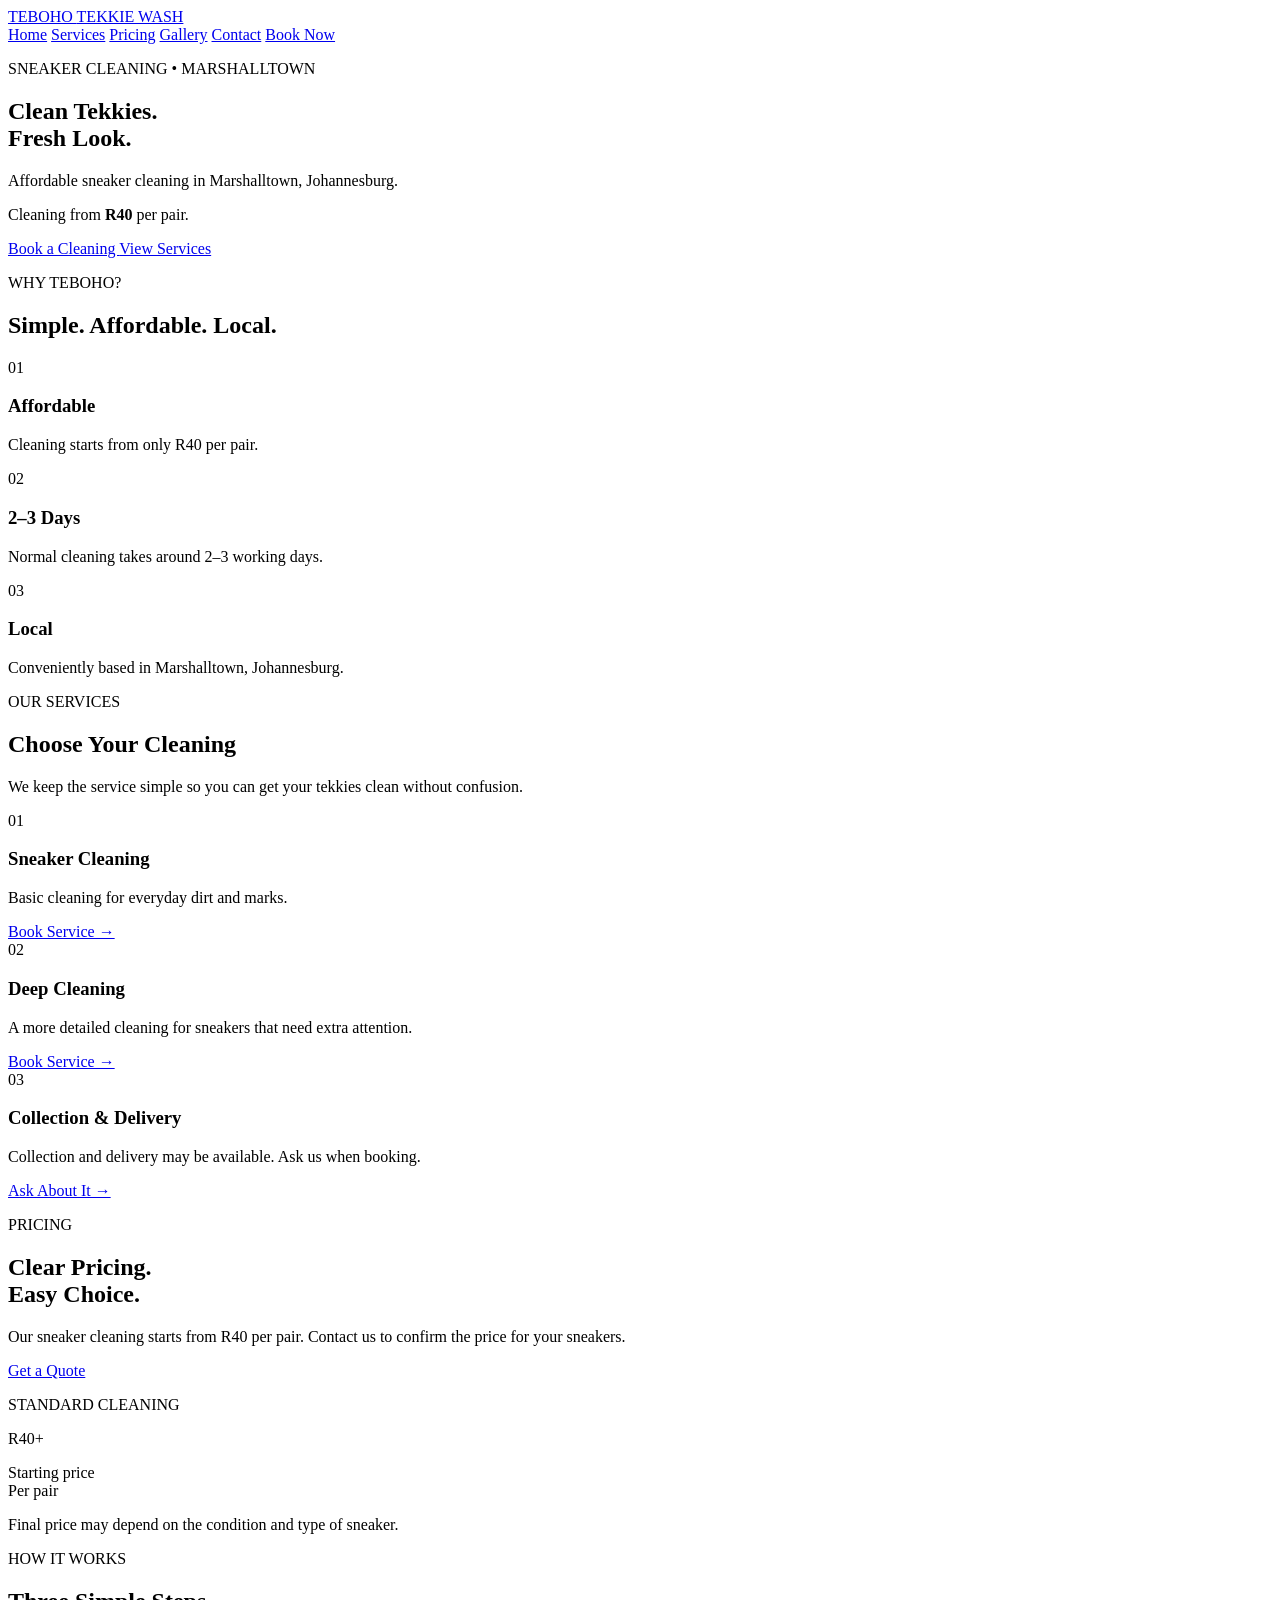
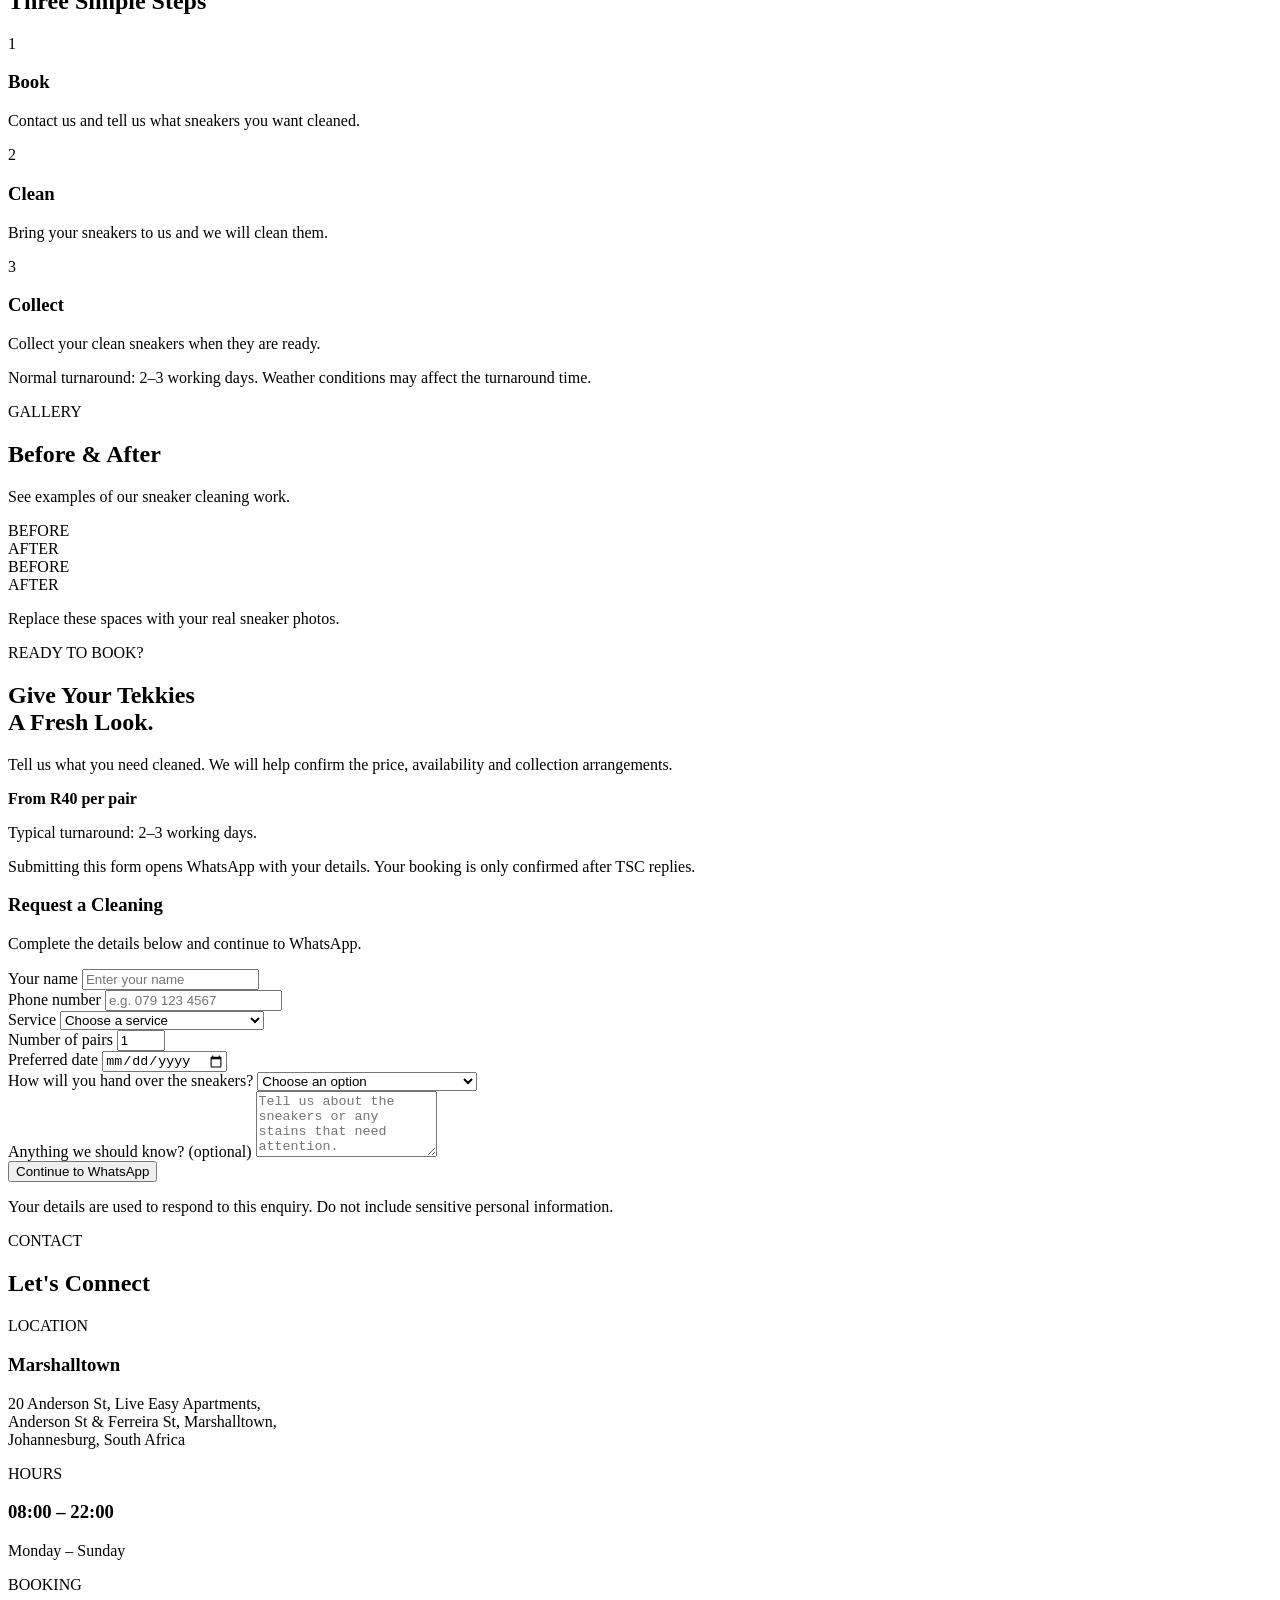
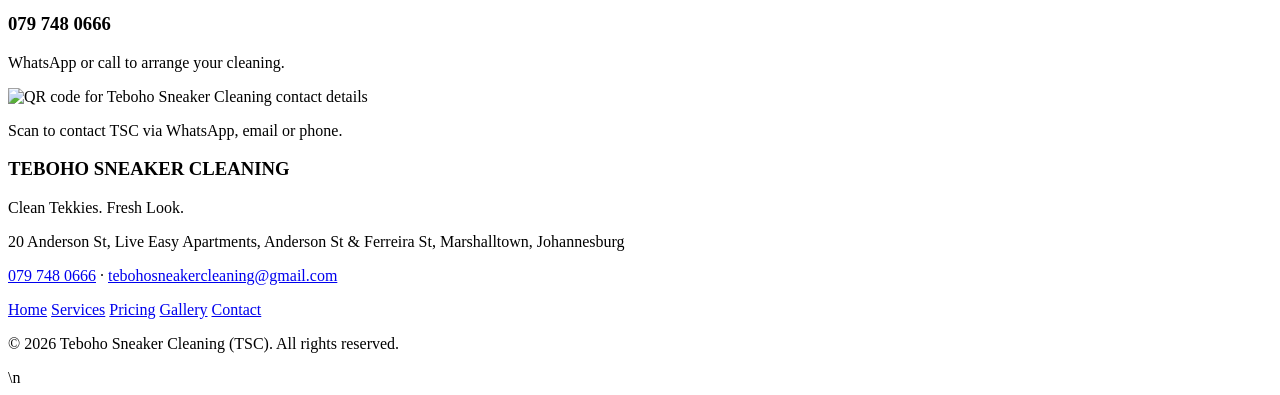
==== index.html @ 083f2caf "Add WhatsApp booking request form" ====
<!DOCTYPE html>
<html lang="en">
<head>
    <meta charset="UTF-8">
    <meta name="viewport" content="width=device-width, initial-scale=1.0">

    <title>Teboho Sneaker Cleaning (TSC) | Sneaker Cleaning in Marshalltown</title>

    <meta name="description" content="Teboho Sneaker Cleaning (TSC) offers affordable sneaker cleaning in Marshalltown, Johannesburg. Cleaning from R40 per pair.">

    <link rel="stylesheet" href="style.css">
</head>

<body>

    <!-- ================= HEADER ================= -->

    <header class="header">

        <div class="container nav-container">

            <a href="#home" class="logo">
                TEBOHO <span>TEKKIE WASH</span>
            </a>

            <nav class="nav">
                <a href="#home">Home</a>
                <a href="#services">Services</a>
                <a href="#pricing">Pricing</a>
                <a href="#gallery">Gallery</a>
                <a href="#contact">Contact</a>
                <a href="#booking" class="nav-button">Book Now</a>
            </nav>

        </div>

    </header>


    <!-- ================= HERO ================= -->

    <main>

        <section id="home" class="hero">

            <div class="container hero-content">

                <p class="hero-label">SNEAKER CLEANING • MARSHALLTOWN</p>

                <h1>
                    Clean Tekkies.<br>
                    <span>Fresh Look.</span>
                </h1>

                <p class="hero-text">
                    Affordable sneaker cleaning in Marshalltown, Johannesburg.
                </p>

                <p class="price-text">
                    Cleaning from <strong>R40</strong> per pair.
                </p>

                <div class="hero-buttons">

                    <a href="#booking" class="button primary-button">
                        Book a Cleaning
                    </a>

                    <a href="#services" class="button secondary-button">
                        View Services
                    </a>

                </div>

            </div>

        </section>


        <!-- ================= WHY US ================= -->

        <section class="why-us">

            <div class="container">

                <div class="section-heading">
                    <p class="section-label">WHY TEBOHO?</p>
                    <h2>Simple. Affordable. Local.</h2>
                </div>

                <div class="benefits">

                    <div class="benefit">
                        <div class="benefit-number">01</div>
                        <h3>Affordable</h3>
                        <p>Cleaning starts from only R40 per pair.</p>
                    </div>

                    <div class="benefit">
                        <div class="benefit-number">02</div>
                        <h3>2–3 Days</h3>
                        <p>Normal cleaning takes around 2–3 working days.</p>
                    </div>

                    <div class="benefit">
                        <div class="benefit-number">03</div>
                        <h3>Local</h3>
                        <p>Conveniently based in Marshalltown, Johannesburg.</p>
                    </div>

                </div>

            </div>

        </section>


        <!-- ================= SERVICES ================= -->

        <section id="services" class="section">

            <div class="container">

                <div class="section-heading">

                    <p class="section-label">OUR SERVICES</p>

                    <h2>Choose Your Cleaning</h2>

                    <p>
                        We keep the service simple so you can get your tekkies
                        clean without confusion.
                    </p>

                </div>


                <div class="services-grid">

                    <article class="service-card">

                        <span class="service-number">01</span>

                        <h3>Sneaker Cleaning</h3>

                        <p>
                            Basic cleaning for everyday dirt and marks.
                        </p>

                        <a href="#booking">Book Service →</a>

                    </article>


                    <article class="service-card">

                        <span class="service-number">02</span>

                        <h3>Deep Cleaning</h3>

                        <p>
                            A more detailed cleaning for sneakers that need
                            extra attention.
                        </p>

                        <a href="#booking">Book Service →</a>

                    </article>


                    <article class="service-card">

                        <span class="service-number">03</span>

                        <h3>Collection & Delivery</h3>

                        <p>
                            Collection and delivery may be available.
                            Ask us when booking.
                        </p>

                        <a href="#booking">Ask About It →</a>

                    </article>

                </div>

            </div>

        </section>


        <!-- ================= PRICING ================= -->

        <section id="pricing" class="pricing-section">

            <div class="container pricing-container">

                <div class="pricing-text">

                    <p class="section-label">PRICING</p>

                    <h2>Clear Pricing.<br>Easy Choice.</h2>

                    <p>
                        Our sneaker cleaning starts from R40 per pair.
                        Contact us to confirm the price for your sneakers.
                    </p>

                    <a href="#booking" class="button primary-button">
                        Get a Quote
                    </a>

                </div>


                <div class="price-card">

                    <p>STANDARD CLEANING</p>

                    <div class="price">
                        R40<span>+</span>
                    </div>

                    <p>
                        Starting price<br>
                        Per pair
                    </p>

                    <div class="price-line"></div>

                    <p class="small-text">
                        Final price may depend on the condition
                        and type of sneaker.
                    </p>

                </div>

            </div>

        </section>


        <!-- ================= HOW IT WORKS ================= -->

        <section class="section">

            <div class="container">

                <div class="section-heading">

                    <p class="section-label">HOW IT WORKS</p>

                    <h2>Three Simple Steps</h2>

                </div>


                <div class="steps">

                    <div class="step">

                        <div class="step-number">1</div>

                        <h3>Book</h3>

                        <p>
                            Contact us and tell us what sneakers you want
                            cleaned.
                        </p>

                    </div>


                    <div class="step">

                        <div class="step-number">2</div>

                        <h3>Clean</h3>

                        <p>
                            Bring your sneakers to us and we will clean them.
                        </p>

                    </div>


                    <div class="step">

                        <div class="step-number">3</div>

                        <h3>Collect</h3>

                        <p>
                            Collect your clean sneakers when they are ready.
                        </p>

                    </div>

                </div>

                <p class="turnaround-note">
                    Normal turnaround: 2–3 working days. Weather conditions
                    may affect the turnaround time.
                </p>

            </div>

        </section>


        <!-- ================= GALLERY ================= -->

        <section id="gallery" class="gallery-section">

            <div class="container">

                <div class="section-heading">

                    <p class="section-label">GALLERY</p>

                    <h2>Before & After</h2>

                    <p>
                        See examples of our sneaker cleaning work.
                    </p>

                </div>


                <div class="gallery-grid">

                    <div class="gallery-item">

                        <div class="gallery-placeholder">
                            BEFORE
                        </div>

                    </div>


                    <div class="gallery-item">

                        <div class="gallery-placeholder">
                            AFTER
                        </div>

                    </div>


                    <div class="gallery-item">

                        <div class="gallery-placeholder">
                            BEFORE
                        </div>

                    </div>


                    <div class="gallery-item">

                        <div class="gallery-placeholder">
                            AFTER
                        </div>

                    </div>

                </div>

                <p class="gallery-note">
                    Replace these spaces with your real sneaker photos.
                </p>

            </div>

        </section>


        <!-- ================= BOOKING ================= -->

        <section id="booking" class="booking-section">

            <div class="container booking-container">

                <div class="booking-content">
                    <p class="section-label">READY TO BOOK?</p>
                    <h2>Give Your Tekkies<br>A Fresh Look.</h2>
                    <p>Tell us what you need cleaned. We will help confirm the price, availability and collection arrangements.</p>

                    <div class="booking-trust">
                        <p><strong>From R40 per pair</strong></p>
                        <p>Typical turnaround: 2–3 working days.</p>
                        <p class="booking-disclaimer">Submitting this form opens WhatsApp with your details. Your booking is only confirmed after TSC replies.</p>
                    </div>
                </div>

                <form id="booking-form" class="booking-form">
                    <h3>Request a Cleaning</h3>
                    <p class="form-intro">Complete the details below and continue to WhatsApp.</p>

                    <div class="form-row">
                        <div class="form-field">
                            <label for="customer-name">Your name</label>
                            <input id="customer-name" name="name" type="text" autocomplete="name" required maxlength="80" placeholder="Enter your name">
                        </div>
                        <div class="form-field">
                            <label for="customer-phone">Phone number</label>
                            <input id="customer-phone" name="phone" type="tel" autocomplete="tel" required maxlength="25" placeholder="e.g. 079 123 4567">
                        </div>
                    </div>

                    <div class="form-row">
                        <div class="form-field">
                            <label for="service-type">Service</label>
                            <select id="service-type" name="service" required>
                                <option value="">Choose a service</option>
                                <option value="Standard sneaker cleaning">Standard sneaker cleaning</option>
                                <option value="Deep cleaning">Deep cleaning</option>
                                <option value="Collection and delivery enquiry">Collection and delivery enquiry</option>
                            </select>
                        </div>
                        <div class="form-field">
                            <label for="pair-count">Number of pairs</label>
                            <input id="pair-count" name="pairs" type="number" min="1" max="20" step="1" required value="1">
                        </div>
                    </div>

                    <div class="form-row">
                        <div class="form-field">
                            <label for="preferred-date">Preferred date</label>
                            <input id="preferred-date" name="date" type="date">
                        </div>
                        <div class="form-field">
                            <label for="handover">How will you hand over the sneakers?</label>
                            <select id="handover" name="handover" required>
                                <option value="">Choose an option</option>
                                <option value="I can drop them off">I can drop them off</option>
                                <option value="Please discuss collection with me">Please discuss collection with me</option>
                            </select>
                        </div>
                    </div>

                    <div class="form-field">
                        <label for="booking-notes">Anything we should know? <span>(optional)</span></label>
                        <textarea id="booking-notes" name="notes" rows="4" maxlength="500" placeholder="Tell us about the sneakers or any stains that need attention."></textarea>
                    </div>

                    <button class="button whatsapp-button booking-submit" type="submit">Continue to WhatsApp</button>
                    <p class="form-privacy">Your details are used to respond to this enquiry. Do not include sensitive personal information.</p>
                </form>

            </div>

        </section>


        <!-- ================= CONTACT ================= -->

        <section id="contact" class="contact-section">

            <div class="container">

                <div class="section-heading">

                    <p class="section-label">CONTACT</p>

                    <h2>Let's Connect</h2>

                </div>


                <div class="contact-grid">

                    <div class="contact-item">

                        <span>LOCATION</span>

                        <h3>Marshalltown</h3>

                        <p>20 Anderson St, Live Easy Apartments,<br>Anderson St &amp; Ferreira St, Marshalltown,<br>Johannesburg, South Africa</p>

                    </div>


                    <div class="contact-item">

                        <span>HOURS</span>

                        <h3>08:00 – 22:00</h3>

                        <p>Monday – Sunday</p>

                    </div>


                    <div class="contact-item">

                        <span>BOOKING</span>

                        <h3>079 748 0666</h3>

                        <p>WhatsApp or call to arrange your cleaning.</p>

                    </div>

                </div>
                <div class="contact-qr">
                    <img src="https://quickchart.io/qr?text=https%3A%2F%2Fkabelogopane.github.io%2FTeboho-Tekkie-Wash-Professional-Sneaker-Cleaning%2Fcontact.html&size=220" alt="QR code for Teboho Sneaker Cleaning contact details">
                    <p>Scan to contact TSC via WhatsApp, email or phone.</p>
                </div>

            </div>

        </section>

    </main>


    <!-- ================= FOOTER ================= -->

    <footer class="footer">

        <div class="container footer-content">

            <div>

                <h3>TEBOHO SNEAKER CLEANING</h3>

                <p>
                    Clean Tekkies. Fresh Look.
                </p>

            </div>


            <div class="footer-contact">
                <p>20 Anderson St, Live Easy Apartments, Anderson St &amp; Ferreira St, Marshalltown, Johannesburg</p>
                <p><a href="tel:+27797480666">079 748 0666</a> · <a href="mailto:tebohosneakercleaning@gmail.com">tebohosneakercleaning@gmail.com</a></p>
            </div>

            <div class="footer-links">

                <a href="#home">Home</a>
                <a href="#services">Services</a>
                <a href="#pricing">Pricing</a>
                <a href="#gallery">Gallery</a>
                <a href="#contact">Contact</a>

            </div>

        </div>


        <div class="container copyright">

            <p>
                © 2026 Teboho Sneaker Cleaning (TSC). All rights reserved.
            </p>

        </div>

    </footer>



    <script>
        const bookingForm = document.getElementById("booking-form");

        bookingForm.addEventListener("submit", function (event) {
            event.preventDefault();

            if (!bookingForm.reportValidity()) return;

            const formData = new FormData(bookingForm);
            const details = [
                "Hi TSC, I would like to request a sneaker cleaning.",
                "",
                "Name: " + formData.get("name"),
                "Phone: " + formData.get("phone"),
                "Service: " + formData.get("service"),
                "Number of pairs: " + formData.get("pairs"),
                "Preferred date: " + (formData.get("date") || "Flexible"),
                "Handover: " + formData.get("handover"),
                "Additional details: " + (formData.get("notes") || "None"),
                "",
                "Please confirm the price and availability. Thank you."
            ];

            const whatsappUrl = "https://wa.me/27797480666?text=" + encodeURIComponent(details.join("\\n"));
            window.location.href = whatsappUrl;
        });
    </script>
\n</body>
</html>
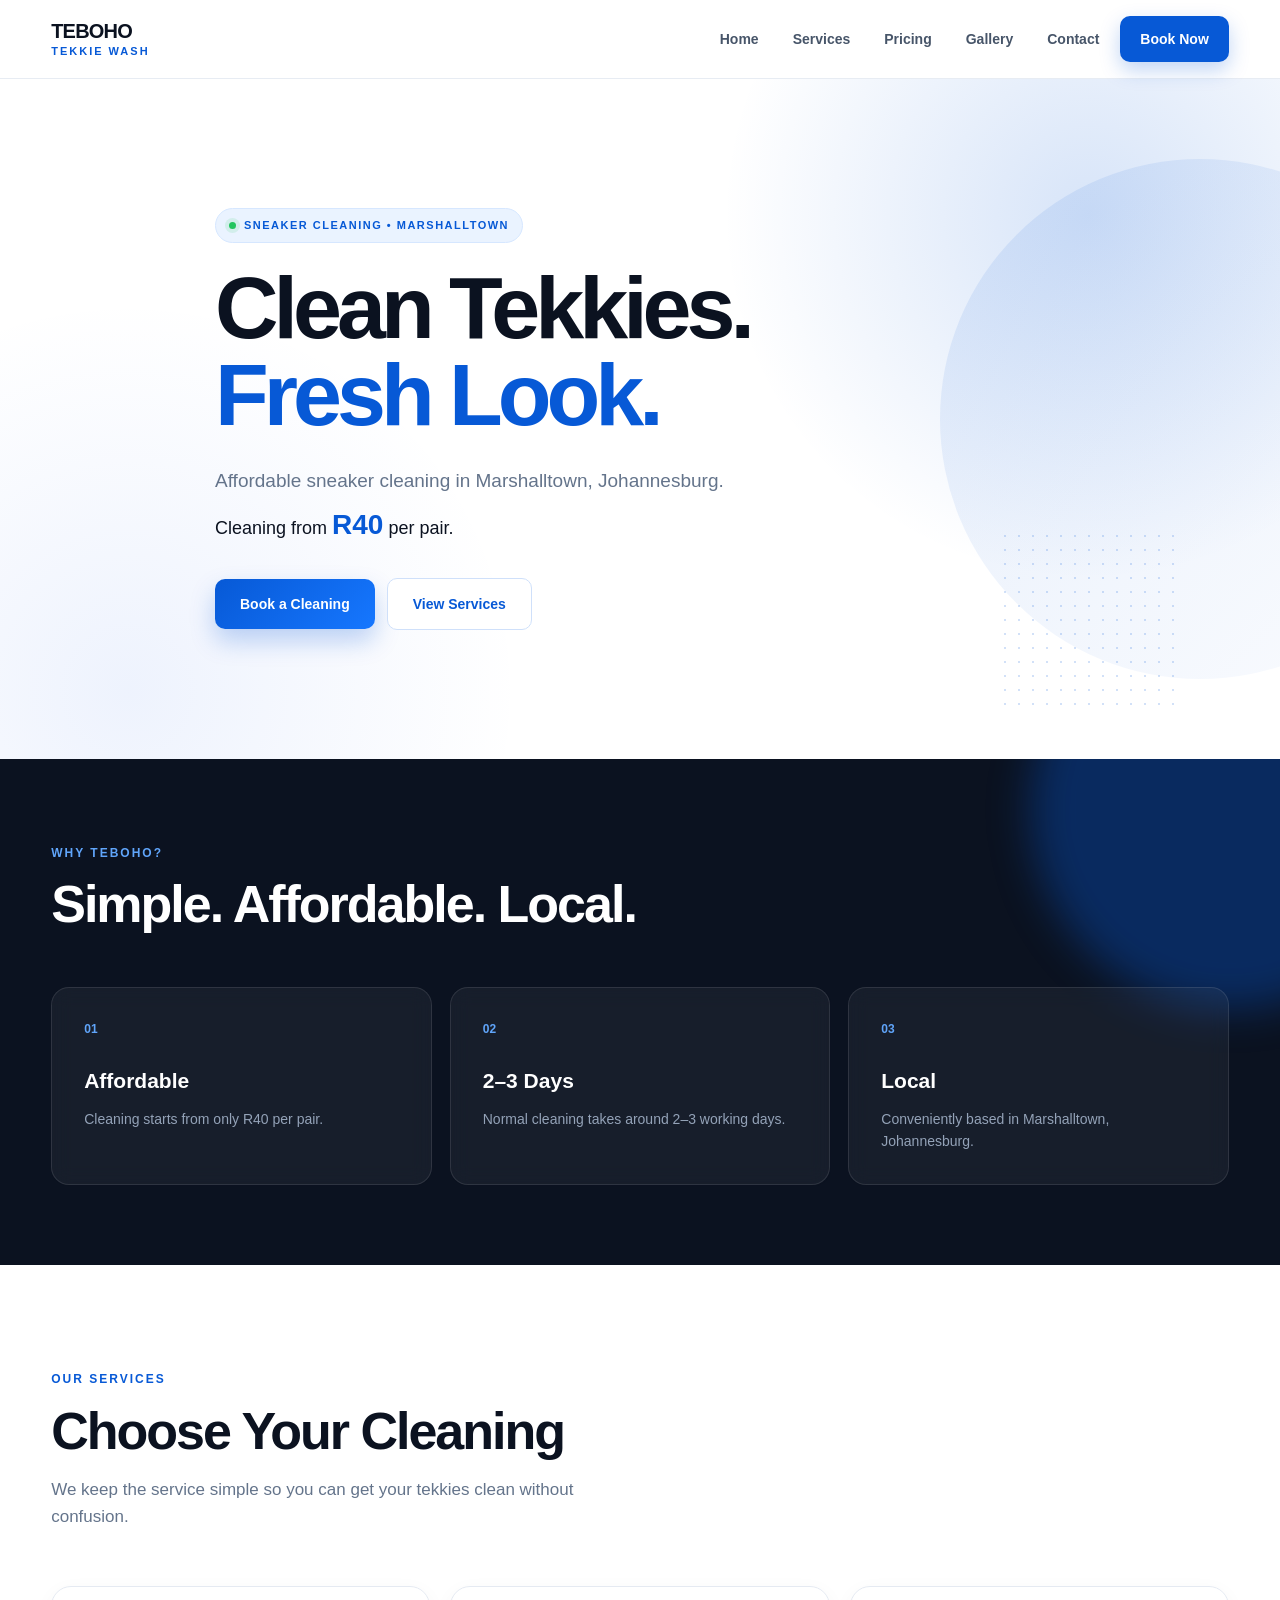
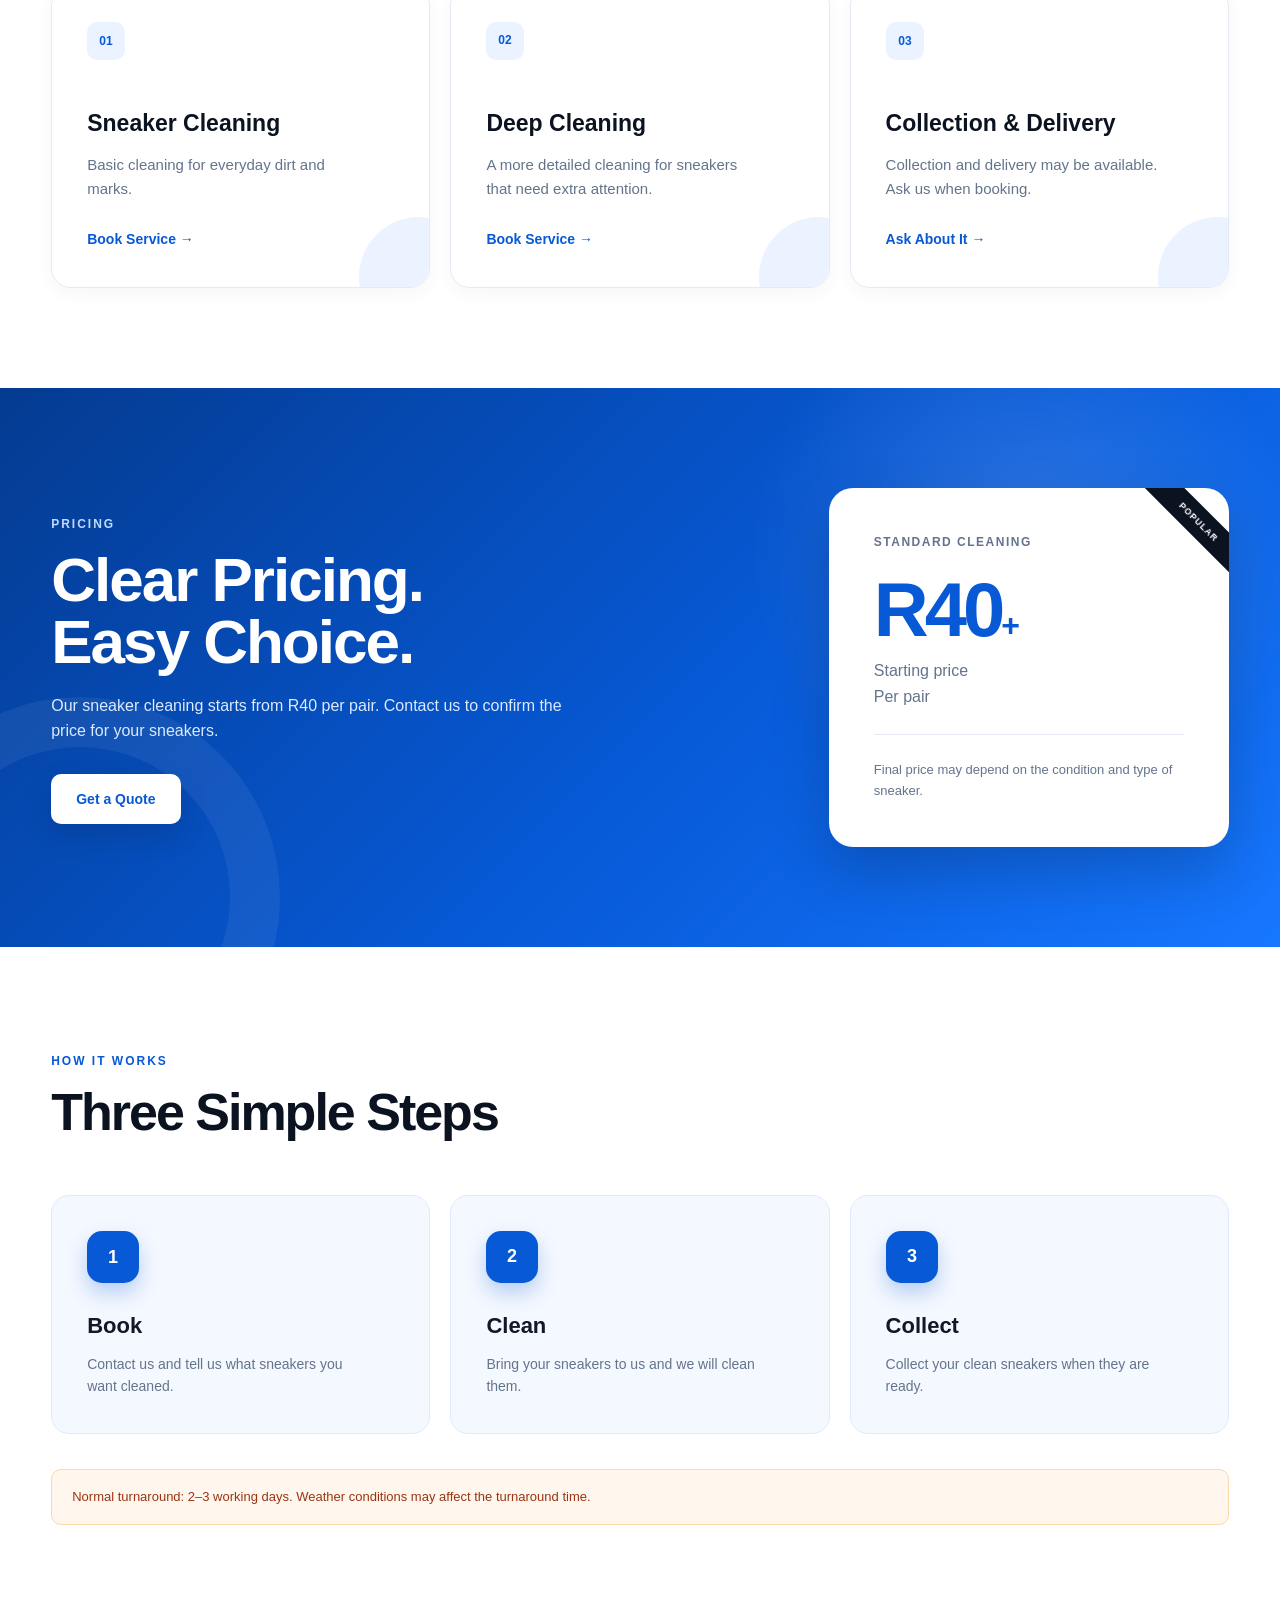
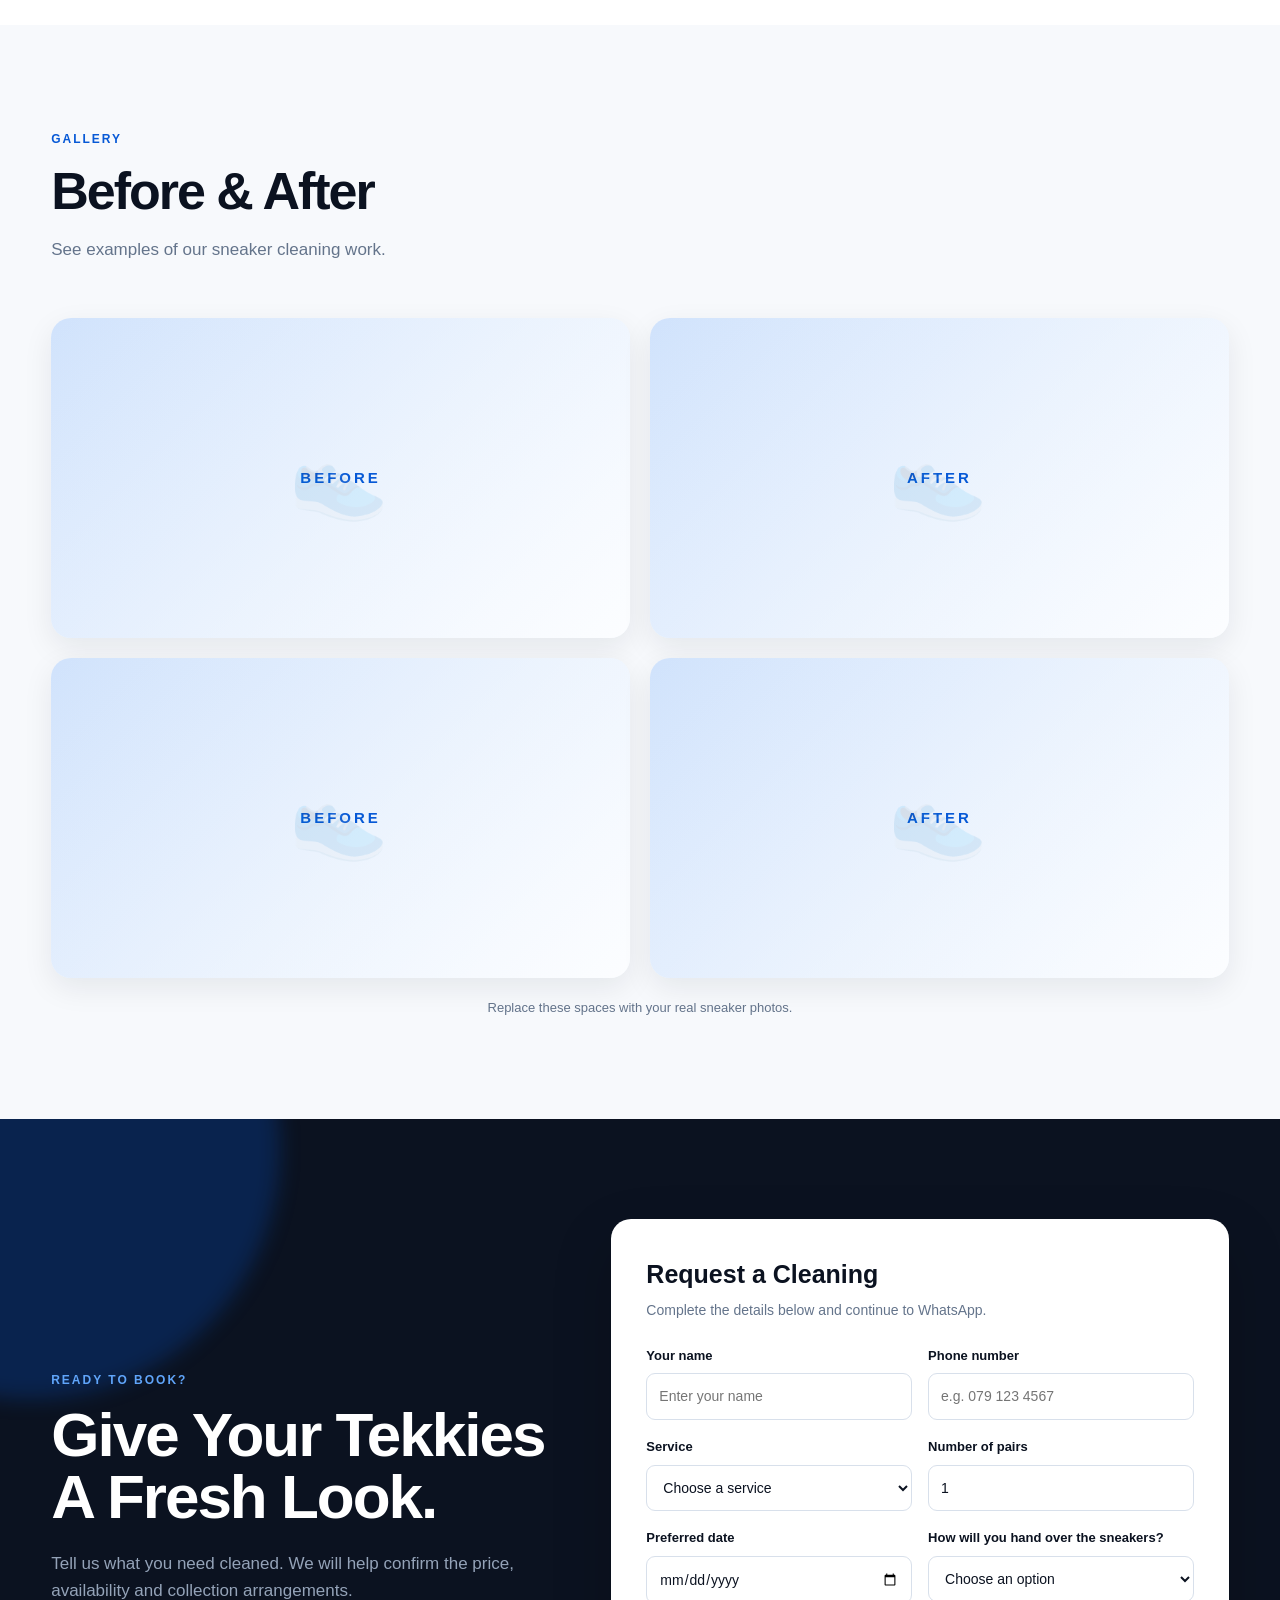
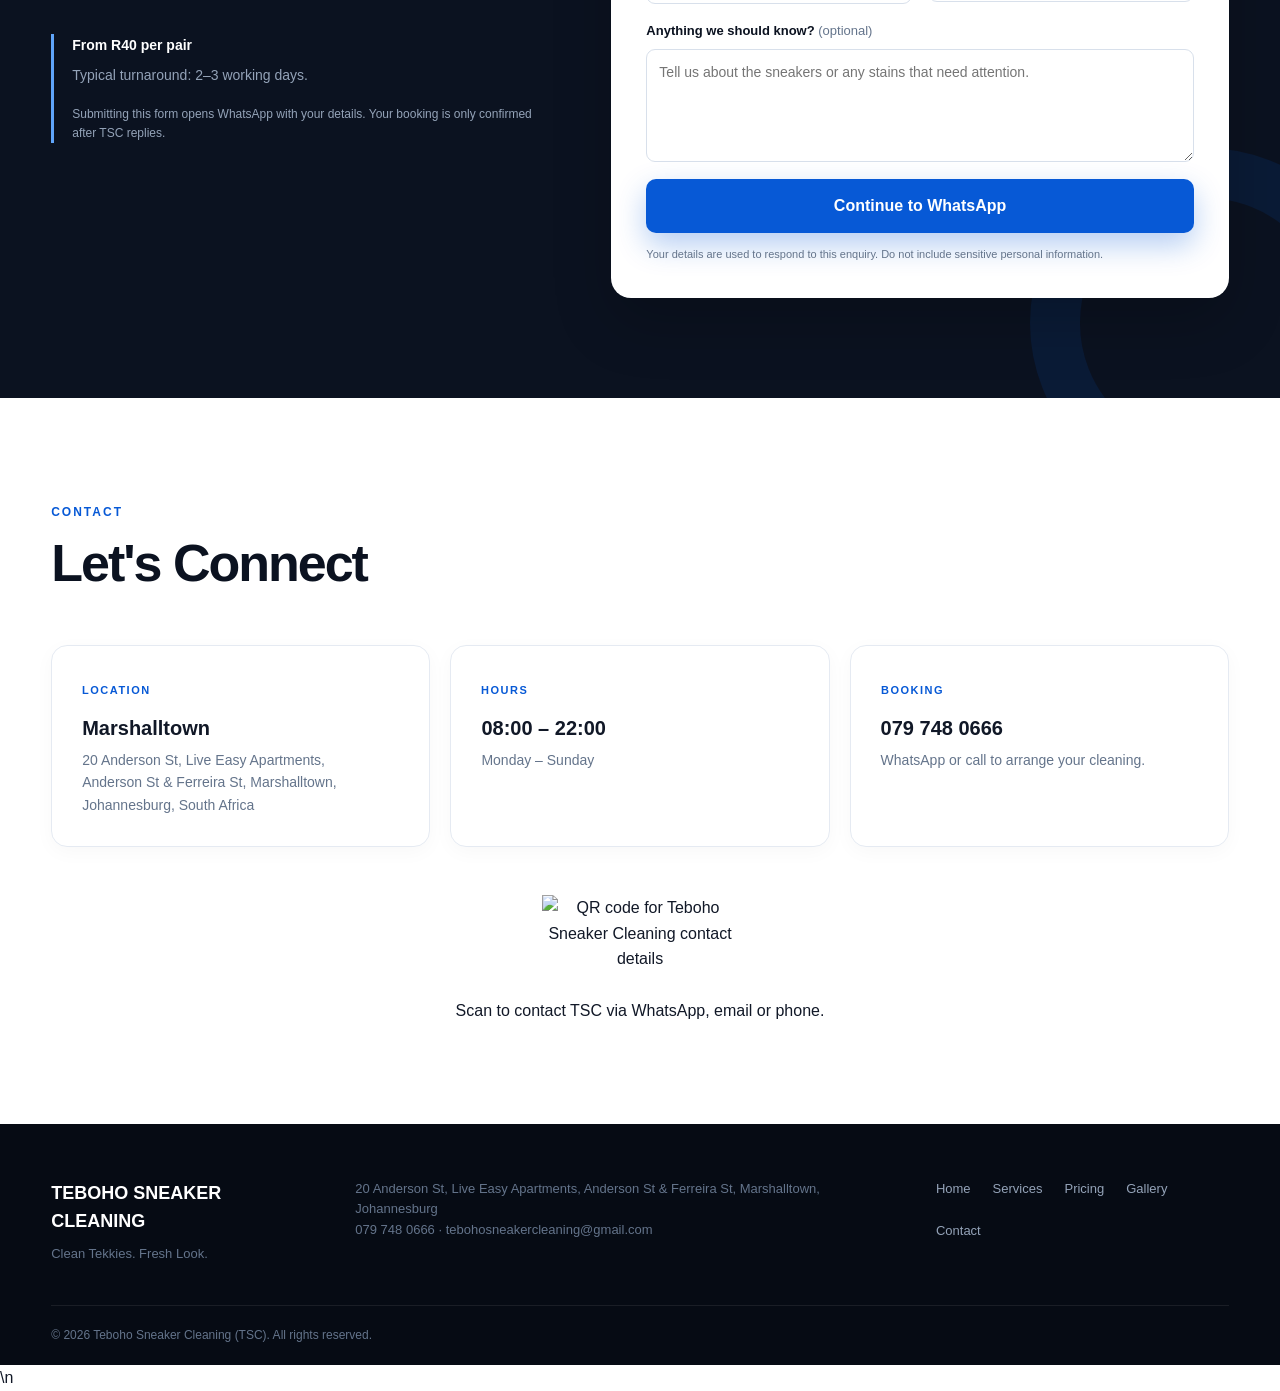
==== commit 7336a305: "Fix WhatsApp booking message formatting" ====
--- a/index.html
+++ b/index.html
@@ -586,7 +586,7 @@
                 "Please confirm the price and availability. Thank you."
             ];
 
-            const whatsappUrl = "https://wa.me/27797480666?text=" + encodeURIComponent(details.join("\\n"));
+            const whatsappUrl = "https://wa.me/27797480666?text=" + encodeURIComponent(details.join(String.fromCharCode(10));
             window.location.href = whatsappUrl;
         });
     </script>
--- a/style.css
+++ b/style.css
@@ -0,0 +1,1783 @@
+/* =========================================================
+   TEBOHO TEKKIE WASH
+   MODERN SNEAKER / STREETWEAR DESIGN
+   WHITE + BLUE
+   ========================================================= */
+
+
+/* =========================================================
+   1. RESET
+   ========================================================= */
+
+* {
+    margin: 0;
+    padding: 0;
+    box-sizing: border-box;
+}
+
+html {
+    scroll-behavior: smooth;
+}
+
+body {
+    font-family: Arial, Helvetica, sans-serif;
+    background: #ffffff;
+    color: #111827;
+    line-height: 1.6;
+    overflow-x: hidden;
+}
+
+a {
+    text-decoration: none;
+    color: inherit;
+}
+
+img {
+    width: 100%;
+    display: block;
+}
+
+button,
+a {
+    -webkit-tap-highlight-color: transparent;
+}
+
+
+/* =========================================================
+   2. COLOURS
+   ========================================================= */
+
+:root {
+    --blue: #0759d6;
+    --blue-dark: #043b91;
+    --blue-light: #eaf3ff;
+    --blue-soft: #f4f8ff;
+
+    --dark: #0b1220;
+    --text: #172033;
+    --muted: #64748b;
+
+    --white: #ffffff;
+    --light: #f7f9fc;
+    --border: #e5eaf2;
+
+    --shadow: 0 15px 40px rgba(7, 89, 214, 0.10);
+    --shadow-dark: 0 20px 50px rgba(15, 23, 42, 0.15);
+}
+
+
+/* =========================================================
+   3. GLOBAL CONTAINER
+   ========================================================= */
+
+.container {
+    width: min(92%, 1180px);
+    margin: 0 auto;
+}
+
+.section {
+    padding: 100px 0;
+}
+
+.section-heading {
+    max-width: 680px;
+    margin-bottom: 55px;
+}
+
+.section-label {
+    display: inline-block;
+    color: var(--blue);
+    font-size: 12px;
+    font-weight: 800;
+    letter-spacing: 2px;
+    text-transform: uppercase;
+    margin-bottom: 14px;
+}
+
+.section-heading h2 {
+    color: var(--dark);
+    font-size: clamp(34px, 5vw, 52px);
+    line-height: 1.05;
+    letter-spacing: -2px;
+    margin-bottom: 18px;
+}
+
+.section-heading p:not(.section-label) {
+    color: var(--muted);
+    font-size: 17px;
+    max-width: 600px;
+}
+
+
+/* =========================================================
+   4. HEADER
+   ========================================================= */
+
+.header {
+    position: sticky;
+    top: 0;
+    z-index: 9999;
+
+    background: rgba(255, 255, 255, 0.92);
+    backdrop-filter: blur(15px);
+    -webkit-backdrop-filter: blur(15px);
+
+    border-bottom: 1px solid rgba(226, 232, 240, 0.8);
+}
+
+.nav-container {
+    min-height: 78px;
+
+    display: flex;
+    align-items: center;
+    justify-content: space-between;
+
+    gap: 30px;
+}
+
+
+/* LOGO */
+
+.logo {
+    display: flex;
+    flex-direction: column;
+
+    font-size: 20px;
+    line-height: 1;
+
+    font-weight: 900;
+    letter-spacing: -0.8px;
+
+    color: var(--dark);
+}
+
+.logo span {
+    color: var(--blue);
+    font-size: 11px;
+    letter-spacing: 2px;
+    margin-top: 5px;
+}
+
+
+/* NAV */
+
+.nav {
+    display: flex;
+    align-items: center;
+    gap: 8px;
+}
+
+.nav a {
+    position: relative;
+
+    padding: 10px 13px;
+
+    color: #475569;
+
+    font-size: 14px;
+    font-weight: 700;
+
+    border-radius: 8px;
+
+    transition: all 0.25s ease;
+}
+
+.nav a:hover {
+    color: var(--blue);
+    background: var(--blue-soft);
+}
+
+.nav-button {
+    background: var(--blue) !important;
+    color: #ffffff !important;
+
+    padding: 12px 20px !important;
+
+    border-radius: 10px !important;
+
+    box-shadow: 0 8px 20px rgba(7, 89, 214, 0.25);
+}
+
+.nav-button:hover {
+    background: var(--blue-dark) !important;
+    transform: translateY(-2px);
+}
+
+
+/* =========================================================
+   5. BUTTONS
+   ========================================================= */
+
+.button {
+    display: inline-flex;
+    align-items: center;
+    justify-content: center;
+
+    min-height: 50px;
+
+    padding: 14px 25px;
+
+    border-radius: 10px;
+
+    font-size: 14px;
+    font-weight: 800;
+
+    transition:
+        transform 0.25s ease,
+        box-shadow 0.25s ease,
+        background 0.25s ease;
+}
+
+.button:hover {
+    transform: translateY(-3px);
+}
+
+.primary-button {
+    color: #ffffff;
+
+    background: linear-gradient(
+        135deg,
+        #0759d6,
+        #1677ff
+    );
+
+    box-shadow:
+        0 12px 25px rgba(7, 89, 214, 0.25);
+}
+
+.primary-button:hover {
+    box-shadow:
+        0 16px 30px rgba(7, 89, 214, 0.35);
+}
+
+.secondary-button {
+    color: var(--blue);
+
+    background: #ffffff;
+
+    border: 1px solid #cfe0fa;
+}
+
+.secondary-button:hover {
+    background: var(--blue-soft);
+}
+
+
+/* =========================================================
+   6. HERO
+   ========================================================= */
+
+.hero {
+    position: relative;
+
+    min-height: 680px;
+
+    display: flex;
+    align-items: center;
+
+    overflow: hidden;
+
+    background:
+        radial-gradient(
+            circle at 85% 20%,
+            rgba(7, 89, 214, 0.16),
+            transparent 30%
+        ),
+
+        radial-gradient(
+            circle at 10% 90%,
+            rgba(37, 99, 235, 0.08),
+            transparent 30%
+        ),
+
+        #ffffff;
+}
+
+
+/* Decorative blue shape */
+
+.hero::after {
+    content: "";
+
+    position: absolute;
+
+    width: 520px;
+    height: 520px;
+
+    right: -180px;
+    top: 80px;
+
+    border-radius: 50%;
+
+    background: linear-gradient(
+        135deg,
+        rgba(7, 89, 214, 0.10),
+        rgba(37, 99, 235, 0.02)
+    );
+
+    pointer-events: none;
+}
+
+
+/* Decorative dots */
+
+.hero::before {
+    content: "";
+
+    position: absolute;
+
+    width: 180px;
+    height: 180px;
+
+    right: 8%;
+    bottom: 50px;
+
+    background-image: radial-gradient(
+        #0759d6 1.5px,
+        transparent 1.5px
+    );
+
+    background-size: 14px 14px;
+
+    opacity: 0.18;
+
+    pointer-events: none;
+}
+
+
+.hero-content {
+    position: relative;
+    z-index: 2;
+
+    max-width: 850px;
+}
+
+
+/* Hero label */
+
+.hero-label {
+    display: inline-flex;
+    align-items: center;
+    gap: 8px;
+
+    color: var(--blue);
+
+    background: var(--blue-light);
+
+    border: 1px solid #d6e7ff;
+
+    padding: 8px 13px;
+
+    border-radius: 100px;
+
+    font-size: 11px;
+    font-weight: 900;
+    letter-spacing: 1.5px;
+
+    margin-bottom: 22px;
+}
+
+.hero-label::before {
+    content: "";
+
+    width: 7px;
+    height: 7px;
+
+    border-radius: 50%;
+
+    background: #22c55e;
+
+    box-shadow: 0 0 0 4px rgba(34, 197, 94, 0.12);
+}
+
+
+/* Hero heading */
+
+.hero h1 {
+    max-width: 850px;
+
+    color: var(--dark);
+
+    font-size: clamp(52px, 8vw, 88px);
+
+    line-height: 0.98;
+
+    letter-spacing: -5px;
+
+    margin-bottom: 28px;
+
+    font-weight: 900;
+}
+
+.hero h1 span {
+    color: var(--blue);
+}
+
+
+/* Hero text */
+
+.hero-text {
+    max-width: 570px;
+
+    color: #64748b;
+
+    font-size: 19px;
+
+    margin-bottom: 7px;
+}
+
+.price-text {
+    color: var(--dark);
+
+    font-size: 18px;
+
+    margin-bottom: 30px;
+}
+
+.price-text strong {
+    color: var(--blue);
+
+    font-size: 28px;
+
+    font-weight: 900;
+}
+
+
+/* Hero buttons */
+
+.hero-buttons {
+    display: flex;
+    align-items: center;
+    gap: 12px;
+
+    flex-wrap: wrap;
+}
+
+
+/* =========================================================
+   7. WHY US
+   ========================================================= */
+
+.why-us {
+    position: relative;
+
+    padding: 80px 0;
+
+    background: var(--dark);
+
+    color: #ffffff;
+
+    overflow: hidden;
+}
+
+.why-us::after {
+    content: "";
+
+    position: absolute;
+
+    width: 400px;
+    height: 400px;
+
+    right: -150px;
+    top: -150px;
+
+    border-radius: 50%;
+
+    background: rgba(7, 89, 214, 0.35);
+
+    filter: blur(20px);
+}
+
+.why-us .section-heading {
+    position: relative;
+    z-index: 2;
+}
+
+.why-us .section-heading h2 {
+    color: #ffffff;
+}
+
+.why-us .section-label {
+    color: #60a5fa;
+}
+
+.benefits {
+    position: relative;
+    z-index: 2;
+
+    display: grid;
+    grid-template-columns: repeat(3, 1fr);
+
+    gap: 18px;
+}
+
+.benefit {
+    padding: 32px;
+
+    border: 1px solid rgba(255, 255, 255, 0.10);
+
+    border-radius: 18px;
+
+    background: rgba(255, 255, 255, 0.05);
+
+    backdrop-filter: blur(10px);
+
+    transition: 0.3s ease;
+}
+
+.benefit:hover {
+    transform: translateY(-6px);
+
+    background: rgba(255, 255, 255, 0.08);
+
+    border-color: rgba(96, 165, 250, 0.5);
+}
+
+.benefit-number {
+    color: #60a5fa;
+
+    font-size: 12px;
+
+    font-weight: 900;
+
+    margin-bottom: 25px;
+}
+
+.benefit h3 {
+    color: #ffffff;
+
+    font-size: 21px;
+
+    margin-bottom: 10px;
+}
+
+.benefit p {
+    color: #94a3b8;
+
+    font-size: 14px;
+}
+
+
+/* =========================================================
+   8. SERVICES
+   ========================================================= */
+
+#services {
+    background: #ffffff;
+}
+
+.services-grid {
+    display: grid;
+
+    grid-template-columns: repeat(3, 1fr);
+
+    gap: 20px;
+}
+
+.service-card {
+    position: relative;
+
+    padding: 35px;
+
+    min-height: 300px;
+
+    background: #ffffff;
+
+    border: 1px solid var(--border);
+
+    border-radius: 20px;
+
+    box-shadow: 0 5px 20px rgba(15, 23, 42, 0.04);
+
+    overflow: hidden;
+
+    transition:
+        transform 0.3s ease,
+        box-shadow 0.3s ease,
+        border-color 0.3s ease;
+}
+
+.service-card::after {
+    content: "";
+
+    position: absolute;
+
+    width: 120px;
+    height: 120px;
+
+    right: -50px;
+    bottom: -50px;
+
+    border-radius: 50%;
+
+    background: var(--blue-light);
+
+    transition: 0.3s ease;
+}
+
+.service-card:hover {
+    transform: translateY(-8px);
+
+    border-color: #b8d4ff;
+
+    box-shadow: var(--shadow);
+}
+
+.service-card:hover::after {
+    transform: scale(1.4);
+}
+
+.service-number {
+    position: relative;
+    z-index: 2;
+
+    display: inline-flex;
+
+    width: 38px;
+    height: 38px;
+
+    align-items: center;
+    justify-content: center;
+
+    border-radius: 10px;
+
+    color: var(--blue);
+
+    background: var(--blue-light);
+
+    font-size: 12px;
+    font-weight: 900;
+
+    margin-bottom: 45px;
+}
+
+.service-card h3,
+.service-card p,
+.service-card a {
+    position: relative;
+    z-index: 2;
+}
+
+.service-card h3 {
+    color: var(--dark);
+
+    font-size: 23px;
+
+    margin-bottom: 12px;
+}
+
+.service-card p {
+    color: var(--muted);
+
+    font-size: 15px;
+
+    max-width: 280px;
+
+    margin-bottom: 25px;
+}
+
+.service-card a {
+    color: var(--blue);
+
+    font-size: 14px;
+
+    font-weight: 900;
+}
+
+
+/* =========================================================
+   9. PRICING
+   ========================================================= */
+
+.pricing-section {
+    position: relative;
+
+    padding: 100px 0;
+
+    color: #ffffff;
+
+    background:
+        radial-gradient(
+            circle at 80% 30%,
+            rgba(255, 255, 255, 0.15),
+            transparent 25%
+        ),
+
+        linear-gradient(
+            135deg,
+            #043b91,
+            #0759d6 55%,
+            #1677ff
+        );
+
+    overflow: hidden;
+}
+
+.pricing-section::before {
+    content: "";
+
+    position: absolute;
+
+    width: 300px;
+    height: 300px;
+
+    left: -120px;
+    bottom: -150px;
+
+    border: 50px solid rgba(255, 255, 255, 0.06);
+
+    border-radius: 50%;
+}
+
+.pricing-container {
+    position: relative;
+    z-index: 2;
+
+    display: grid;
+
+    grid-template-columns: 1fr 400px;
+
+    gap: 80px;
+
+    align-items: center;
+}
+
+.pricing-text h2 {
+    color: #ffffff;
+
+    font-size: clamp(42px, 6vw, 62px);
+
+    line-height: 1;
+
+    letter-spacing: -2px;
+
+    margin-bottom: 20px;
+}
+
+.pricing-section .section-label {
+    color: #bfdbfe;
+}
+
+.pricing-text > p:not(.section-label) {
+    max-width: 520px;
+
+    color: #dbeafe;
+
+    font-size: 16px;
+
+    margin-bottom: 30px;
+}
+
+.pricing-section .primary-button {
+    color: var(--blue);
+
+    background: #ffffff;
+
+    box-shadow: 0 12px 30px rgba(0, 0, 0, 0.12);
+}
+
+.pricing-section .primary-button:hover {
+    background: #f0f7ff;
+}
+
+
+/* Price card */
+
+.price-card {
+    position: relative;
+
+    padding: 45px;
+
+    border-radius: 24px;
+
+    color: var(--dark);
+
+    background: #ffffff;
+
+    box-shadow: 0 25px 60px rgba(0, 0, 0, 0.20);
+
+    overflow: hidden;
+}
+
+.price-card::before {
+    content: "POPULAR";
+
+    position: absolute;
+
+    top: 20px;
+    right: -35px;
+
+    padding: 7px 40px;
+
+    background: var(--dark);
+
+    color: #ffffff;
+
+    font-size: 9px;
+
+    font-weight: 900;
+
+    letter-spacing: 1px;
+
+    transform: rotate(45deg);
+}
+
+.price-card > p:first-child {
+    color: var(--muted);
+
+    font-size: 12px;
+
+    font-weight: 900;
+
+    letter-spacing: 1.5px;
+}
+
+.price {
+    color: var(--blue);
+
+    font-size: 76px;
+
+    font-weight: 900;
+
+    line-height: 1;
+
+    letter-spacing: -4px;
+
+    margin: 20px 0 10px;
+}
+
+.price span {
+    font-size: 32px;
+}
+
+.price-card p {
+    color: var(--muted);
+}
+
+.price-line {
+    height: 1px;
+
+    background: var(--border);
+
+    margin: 25px 0;
+}
+
+.price-card .small-text {
+    font-size: 13px;
+}
+
+
+/* =========================================================
+   10. HOW IT WORKS
+   ========================================================= */
+
+.steps {
+    display: grid;
+
+    grid-template-columns: repeat(3, 1fr);
+
+    gap: 20px;
+}
+
+.step {
+    position: relative;
+
+    padding: 35px;
+
+    background: var(--blue-soft);
+
+    border: 1px solid #dbeafe;
+
+    border-radius: 18px;
+
+    transition: 0.3s ease;
+}
+
+.step:hover {
+    transform: translateY(-5px);
+
+    box-shadow: var(--shadow);
+}
+
+.step-number {
+    width: 52px;
+    height: 52px;
+
+    display: flex;
+    align-items: center;
+    justify-content: center;
+
+    border-radius: 15px;
+
+    color: #ffffff;
+
+    background: var(--blue);
+
+    font-size: 18px;
+
+    font-weight: 900;
+
+    margin-bottom: 25px;
+
+    box-shadow: 0 10px 20px rgba(7, 89, 214, 0.25);
+}
+
+.step h3 {
+    font-size: 22px;
+
+    margin-bottom: 10px;
+}
+
+.step p {
+    color: var(--muted);
+
+    font-size: 14px;
+
+    max-width: 280px;
+}
+
+.turnaround-note {
+    margin-top: 35px;
+
+    padding: 17px 20px;
+
+    border-radius: 10px;
+
+    background: #fff7ed;
+
+    color: #9a3412;
+
+    border: 1px solid #fed7aa;
+
+    font-size: 13px;
+}
+
+
+/* =========================================================
+   11. GALLERY
+   ========================================================= */
+
+.gallery-section {
+    position: relative;
+
+    padding: 100px 0;
+
+    background: var(--light);
+
+    overflow: hidden;
+}
+
+.gallery-grid {
+    display: grid;
+
+    grid-template-columns: repeat(2, 1fr);
+
+    gap: 20px;
+}
+
+.gallery-item {
+    position: relative;
+
+    min-height: 320px;
+
+    overflow: hidden;
+
+    border-radius: 20px;
+
+    background:
+        linear-gradient(
+            135deg,
+            #dbeafe,
+            #eff6ff
+        );
+
+    box-shadow: 0 10px 30px rgba(15, 23, 42, 0.08);
+
+    transition: 0.3s ease;
+}
+
+.gallery-item:hover {
+    transform: translateY(-5px);
+
+    box-shadow: var(--shadow);
+}
+
+.gallery-placeholder {
+    height: 320px;
+
+    display: flex;
+    align-items: center;
+    justify-content: center;
+
+    color: var(--blue);
+
+    font-size: 15px;
+
+    font-weight: 900;
+
+    letter-spacing: 3px;
+
+    background:
+        linear-gradient(
+            135deg,
+            rgba(7, 89, 214, 0.05),
+            rgba(255, 255, 255, 0.8)
+        );
+}
+
+.gallery-placeholder::before {
+    content: "👟";
+
+    position: absolute;
+
+    font-size: 80px;
+
+    opacity: 0.10;
+}
+
+.gallery-note {
+    text-align: center;
+
+    color: var(--muted);
+
+    font-size: 13px;
+
+    margin-top: 20px;
+}
+
+
+/* =========================================================
+   12. BOOKING
+   ========================================================= */
+
+.booking-section {
+    position: relative;
+
+    padding: 100px 0;
+
+    color: #ffffff;
+
+    background: var(--dark);
+
+    overflow: hidden;
+}
+
+.booking-section::before {
+    content: "";
+
+    position: absolute;
+
+    width: 500px;
+    height: 500px;
+
+    left: -220px;
+    top: -220px;
+
+    border-radius: 50%;
+
+    background: rgba(7, 89, 214, 0.25);
+
+    filter: blur(10px);
+}
+
+.booking-section::after {
+    content: "";
+
+    position: absolute;
+
+    width: 250px;
+    height: 250px;
+
+    right: -100px;
+    bottom: -100px;
+
+    border-radius: 50%;
+
+    border: 50px solid rgba(7, 89, 214, 0.12);
+}
+
+.booking-container {
+    position: relative;
+    z-index: 2;
+
+    display: flex;
+
+    justify-content: center;
+
+    text-align: center;
+}
+
+.booking-content {
+    max-width: 750px;
+}
+
+.booking-section .section-label {
+    color: #60a5fa;
+}
+
+.booking-section h2 {
+    color: #ffffff;
+
+    font-size: clamp(42px, 6vw, 62px);
+
+    line-height: 1;
+
+    letter-spacing: -2px;
+
+    margin-bottom: 20px;
+}
+
+.booking-section p:not(.section-label) {
+    color: #94a3b8;
+
+    font-size: 17px;
+
+    margin-bottom: 30px;
+}
+
+.booking-buttons {
+    display: flex;
+
+    justify-content: center;
+
+    gap: 12px;
+
+    flex-wrap: wrap;
+}
+
+.whatsapp-button {
+    color: #ffffff;
+
+    background: var(--blue);
+
+    box-shadow: 0 12px 30px rgba(7, 89, 214, 0.3);
+}
+
+.whatsapp-button:hover {
+    background: #1677ff;
+}
+
+.call-button {
+    color: var(--dark);
+
+    background: #ffffff;
+}
+
+.call-button:hover {
+    background: #e2e8f0;
+}
+
+
+/* =========================================================
+   13. CONTACT
+   ========================================================= */
+
+.contact-section {
+    padding: 100px 0;
+
+    background: #ffffff;
+}
+
+.contact-grid {
+    display: grid;
+
+    grid-template-columns: repeat(3, 1fr);
+
+    gap: 20px;
+}
+
+.contact-item {
+    padding: 30px;
+
+    border: 1px solid var(--border);
+
+    border-radius: 16px;
+
+    background: #ffffff;
+
+    box-shadow: 0 5px 20px rgba(15, 23, 42, 0.03);
+
+    transition: 0.3s ease;
+}
+
+.contact-item:hover {
+    transform: translateY(-5px);
+
+    border-color: #c7dcfb;
+
+    box-shadow: var(--shadow);
+}
+
+.contact-item span {
+    display: inline-block;
+
+    color: var(--blue);
+
+    font-size: 11px;
+
+    font-weight: 900;
+
+    letter-spacing: 1.5px;
+
+    margin-bottom: 12px;
+}
+
+.contact-item h3 {
+    font-size: 20px;
+
+    margin-bottom: 5px;
+}
+
+.contact-item p {
+    color: var(--muted);
+
+    font-size: 14px;
+}
+
+
+/* =========================================================
+   14. FOOTER
+   ========================================================= */
+
+.footer {
+    color: #ffffff;
+
+    background: #060b14;
+
+    padding: 55px 0 20px;
+}
+
+.footer-content {
+    display: flex;
+
+    align-items: flex-start;
+
+    justify-content: space-between;
+
+    gap: 40px;
+
+    padding-bottom: 40px;
+}
+
+.footer h3 {
+    color: #ffffff;
+
+    font-size: 18px;
+
+    margin-bottom: 8px;
+}
+
+.footer p {
+    color: #64748b;
+
+    font-size: 13px;
+}
+
+.footer-links {
+    display: flex;
+
+    gap: 22px;
+
+    flex-wrap: wrap;
+}
+
+.footer-links a {
+    color: #94a3b8;
+
+    font-size: 13px;
+
+    transition: 0.2s ease;
+}
+
+.footer-links a:hover {
+    color: #60a5fa;
+}
+
+.copyright {
+    padding-top: 20px;
+
+    border-top: 1px solid rgba(255, 255, 255, 0.08);
+}
+
+.copyright p {
+    color: #64748b;
+
+    font-size: 12px;
+}
+
+
+/* =========================================================
+   15. ANIMATIONS
+   ========================================================= */
+
+@keyframes fadeUp {
+    from {
+        opacity: 0;
+        transform: translateY(20px);
+    }
+
+    to {
+        opacity: 1;
+        transform: translateY(0);
+    }
+}
+
+.hero-content {
+    animation: fadeUp 0.8s ease forwards;
+}
+
+.service-card,
+.benefit,
+.step,
+.contact-item {
+    animation: fadeUp 0.7s ease both;
+}
+
+
+/* =========================================================
+   16. TABLET
+   ========================================================= */
+
+@media (max-width: 950px) {
+
+    .nav {
+        gap: 2px;
+    }
+
+    .nav a {
+        padding: 9px 8px;
+    }
+
+    .benefits,
+    .services-grid,
+    .steps,
+    .contact-grid {
+        grid-template-columns: 1fr 1fr;
+    }
+
+    .pricing-container {
+        grid-template-columns: 1fr;
+
+        gap: 45px;
+    }
+
+    .price-card {
+        max-width: 500px;
+    }
+}
+
+
+/* =========================================================
+   17. MOBILE
+   ========================================================= */
+
+@media (max-width: 700px) {
+
+    .container {
+        width: 92%;
+    }
+
+    .section {
+        padding: 70px 0;
+    }
+
+
+    /* HEADER */
+
+    .header {
+        position: relative;
+    }
+
+    .nav-container {
+        min-height: auto;
+
+        padding: 18px 0;
+
+        flex-direction: column;
+
+        align-items: stretch;
+
+        gap: 18px;
+    }
+
+    .logo {
+        align-items: center;
+
+        text-align: center;
+    }
+
+    .nav {
+        width: 100%;
+
+        display: grid;
+
+        grid-template-columns: repeat(2, 1fr);
+
+        gap: 7px;
+    }
+
+    .nav a {
+        text-align: center;
+
+        border: 1px solid var(--border);
+
+        background: #ffffff;
+
+        padding: 10px 5px;
+
+        font-size: 12px;
+    }
+
+    .nav-button {
+        grid-column: span 2;
+
+        border: none !important;
+    }
+
+
+    /* HERO */
+
+    .hero {
+        min-height: auto;
+
+        padding: 75px 0 90px;
+    }
+
+    .hero h1 {
+        font-size: clamp(48px, 14vw, 70px);
+
+        letter-spacing: -3px;
+    }
+
+    .hero-text {
+        font-size: 17px;
+    }
+
+    .hero-buttons {
+        flex-direction: column;
+
+        align-items: stretch;
+
+        max-width: 350px;
+    }
+
+    .hero-buttons .button {
+        width: 100%;
+    }
+
+
+    /* SECTIONS */
+
+    .section-heading {
+        margin-bottom: 38px;
+    }
+
+    .section-heading h2 {
+        font-size: 38px;
+
+        letter-spacing: -1.5px;
+    }
+
+
+    /* BENEFITS */
+
+    .benefits {
+        grid-template-columns: 1fr;
+    }
+
+    .benefit {
+        padding: 25px;
+    }
+
+
+    /* SERVICES */
+
+    .services-grid {
+        grid-template-columns: 1fr;
+    }
+
+    .service-card {
+        min-height: 270px;
+    }
+
+
+    /* PRICING */
+
+    .pricing-section {
+        padding: 75px 0;
+    }
+
+    .pricing-text h2 {
+        font-size: 45px;
+    }
+
+    .price-card {
+        padding: 35px 28px;
+    }
+
+    .price {
+        font-size: 65px;
+    }
+
+
+    /* STEPS */
+
+    .steps {
+        grid-template-columns: 1fr;
+    }
+
+
+    /* GALLERY */
+
+    .gallery-grid {
+        grid-template-columns: 1fr;
+    }
+
+    .gallery-item,
+    .gallery-placeholder {
+        min-height: 250px;
+
+        height: 250px;
+    }
+
+
+    /* BOOKING */
+
+    .booking-section {
+        padding: 75px 0;
+    }
+
+    .booking-section h2 {
+        font-size: 45px;
+    }
+
+    .booking-buttons {
+        flex-direction: column;
+
+        align-items: stretch;
+
+        max-width: 350px;
+
+        margin: 0 auto;
+    }
+
+    .booking-buttons .button {
+        width: 100%;
+    }
+
+
+    /* CONTACT */
+
+    .contact-grid {
+        grid-template-columns: 1fr;
+    }
+
+
+    /* FOOTER */
+
+    .footer-content {
+        flex-direction: column;
+    }
+
+    .footer-links {
+        gap: 12px 20px;
+    }
+}
+
+
+/* =========================================================
+   18. SMALL PHONES
+   ========================================================= */
+
+@media (max-width: 390px) {
+
+    .hero h1 {
+        font-size: 45px;
+
+        letter-spacing: -2px;
+    }
+
+    .hero-label {
+        font-size: 9px;
+
+        letter-spacing: 1px;
+    }
+
+    .section-heading h2 {
+        font-size: 33px;
+    }
+
+    .pricing-text h2,
+    .booking-section h2 {
+        font-size: 38px;
+    }
+
+    .price {
+        font-size: 58px;
+    }
+}
+
+
+/* TSC contact QR */
+.contact-qr{margin:36px auto 0;text-align:center}
+.contact-qr img{display:block;width:min(220px,70vw);height:auto;margin:0 auto 14px;background:#fff;padding:12px;border-radius:12px}
+.contact-qr p{margin:0}
+
+
+/* =========================================================
+   19. BOOKING FORM UPGRADE
+   ========================================================= */
+
+#booking {
+    scroll-margin-top: 24px;
+}
+
+.booking-container {
+    display: grid;
+    grid-template-columns: minmax(0, 0.9fr) minmax(0, 1.1fr);
+    align-items: center;
+    gap: 55px;
+    text-align: left;
+}
+
+.booking-content h2 {
+    margin-bottom: 22px;
+}
+
+.booking-trust {
+    margin-top: 28px;
+    padding-left: 18px;
+    border-left: 3px solid #60a5fa;
+}
+
+.booking-trust p {
+    margin: 0 0 8px !important;
+    font-size: 14px !important;
+}
+
+.booking-trust strong {
+    color: #ffffff;
+}
+
+.booking-section .booking-disclaimer {
+    margin-top: 18px !important;
+    font-size: 12px !important;
+    line-height: 1.6;
+}
+
+.booking-form {
+    padding: 34px;
+    border: 1px solid rgba(255, 255, 255, 0.12);
+    border-radius: 20px;
+    background: #ffffff;
+    color: var(--dark);
+    box-shadow: 0 24px 60px rgba(0, 0, 0, 0.2);
+}
+
+.booking-form h3 {
+    margin-bottom: 5px;
+    font-size: 25px;
+}
+
+.booking-form .form-intro {
+    margin-bottom: 24px !important;
+    color: var(--muted) !important;
+    font-size: 14px !important;
+}
+
+.form-row {
+    display: grid;
+    grid-template-columns: 1fr 1fr;
+    gap: 16px;
+}
+
+.form-field {
+    display: flex;
+    flex-direction: column;
+    gap: 7px;
+    margin-bottom: 17px;
+}
+
+.form-field label {
+    color: var(--dark);
+    font-size: 13px;
+    font-weight: 700;
+}
+
+.form-field label span {
+    color: var(--muted);
+    font-weight: 400;
+}
+
+.form-field input,
+.form-field select,
+.form-field textarea {
+    width: 100%;
+    min-height: 46px;
+    padding: 11px 12px;
+    border: 1px solid #d8e0eb;
+    border-radius: 9px;
+    background: #ffffff;
+    color: var(--dark);
+    font: inherit;
+    font-size: 14px;
+}
+
+.form-field textarea {
+    min-height: 100px;
+    resize: vertical;
+}
+
+.form-field input:focus,
+.form-field select:focus,
+.form-field textarea:focus {
+    outline: 3px solid rgba(7, 89, 214, 0.15);
+    border-color: var(--blue);
+}
+
+.booking-submit {
+    width: 100%;
+    border: 0;
+    cursor: pointer;
+    font: inherit;
+    font-weight: 800;
+}
+
+.booking-form .form-privacy {
+    margin: 13px 0 0 !important;
+    color: var(--muted) !important;
+    font-size: 11px !important;
+    line-height: 1.5;
+}
+
+@media (max-width: 850px) {
+    .booking-container {
+        grid-template-columns: 1fr;
+        gap: 35px;
+    }
+}
+
+@media (max-width: 520px) {
+    .booking-form {
+        padding: 24px 18px;
+    }
+
+    .form-row {
+        grid-template-columns: 1fr;
+        gap: 0;
+    }
+}
+
+@media (prefers-reduced-motion: reduce) {
+    html {
+        scroll-behavior: auto;
+    }
+
+    *,
+    *::before,
+    *::after {
+        animation-duration: 0.01ms !important;
+        animation-iteration-count: 1 !important;
+        transition-duration: 0.01ms !important;
+    }
+}
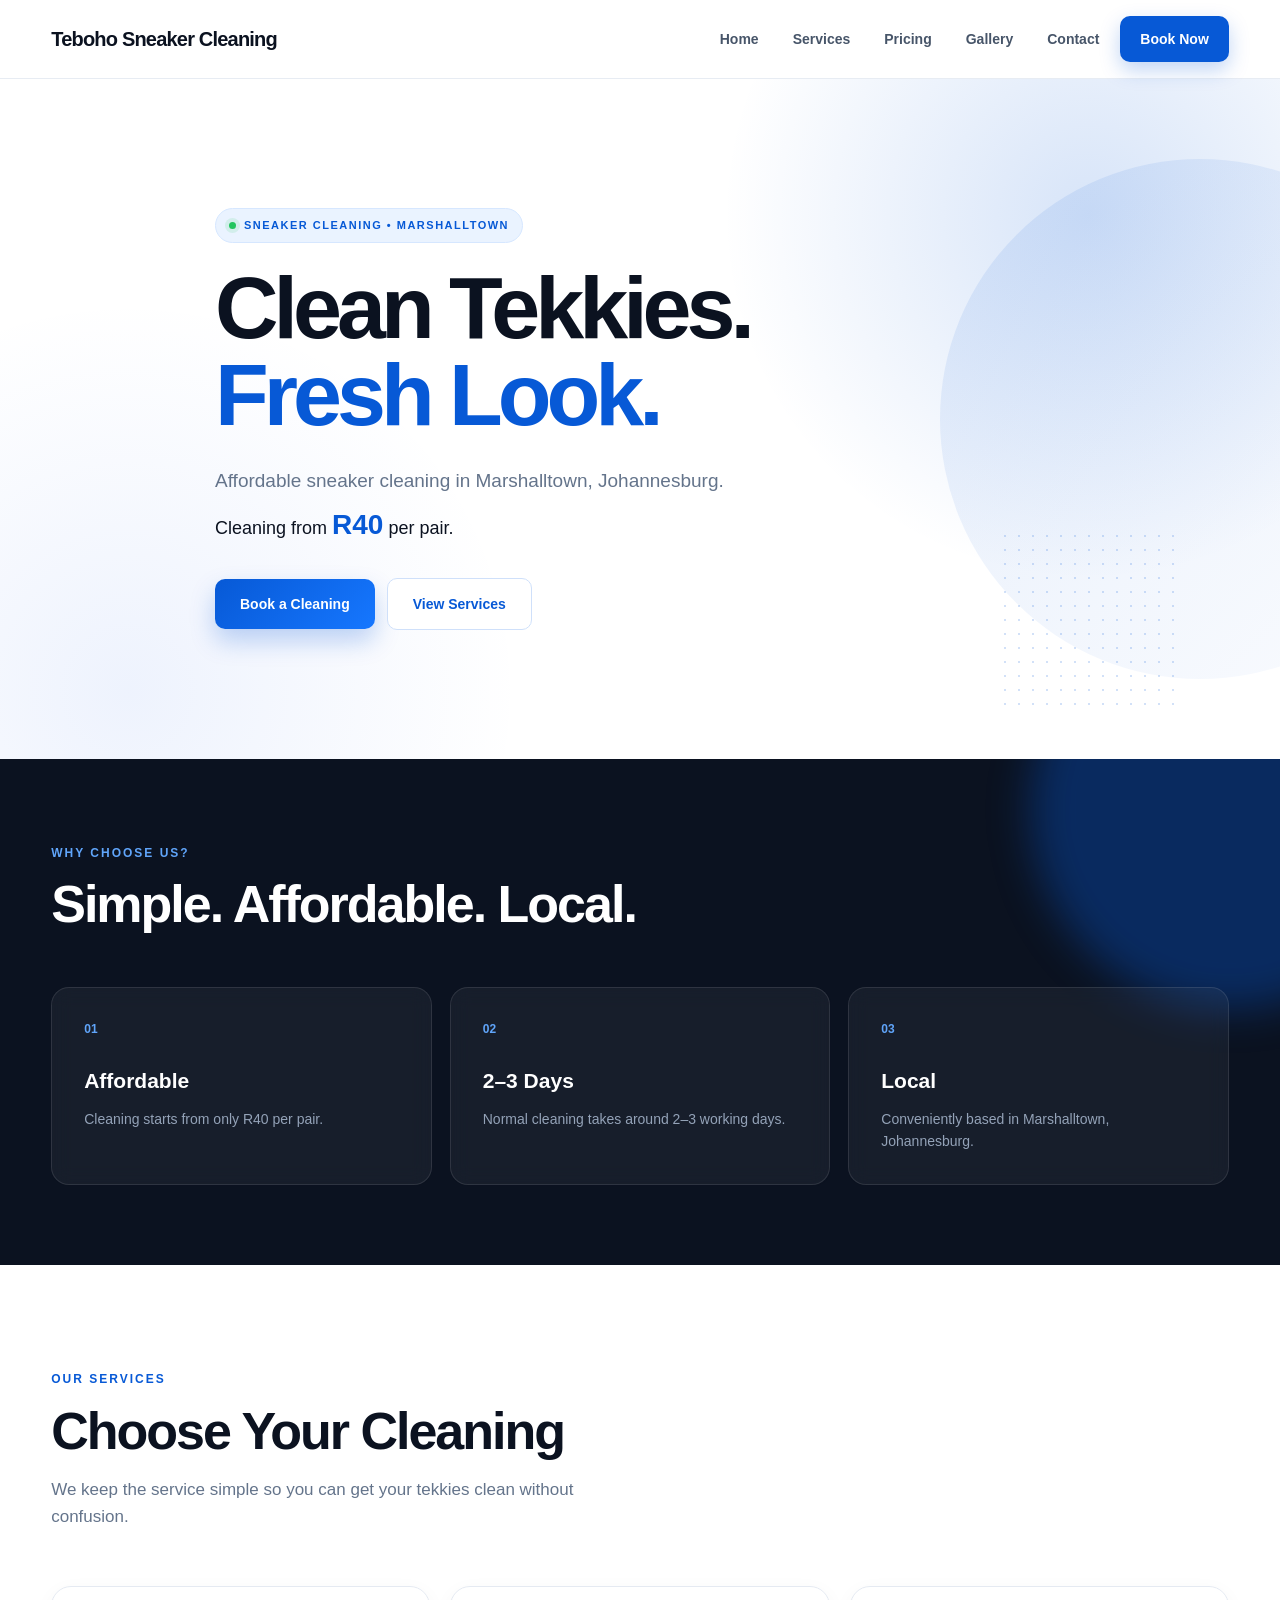
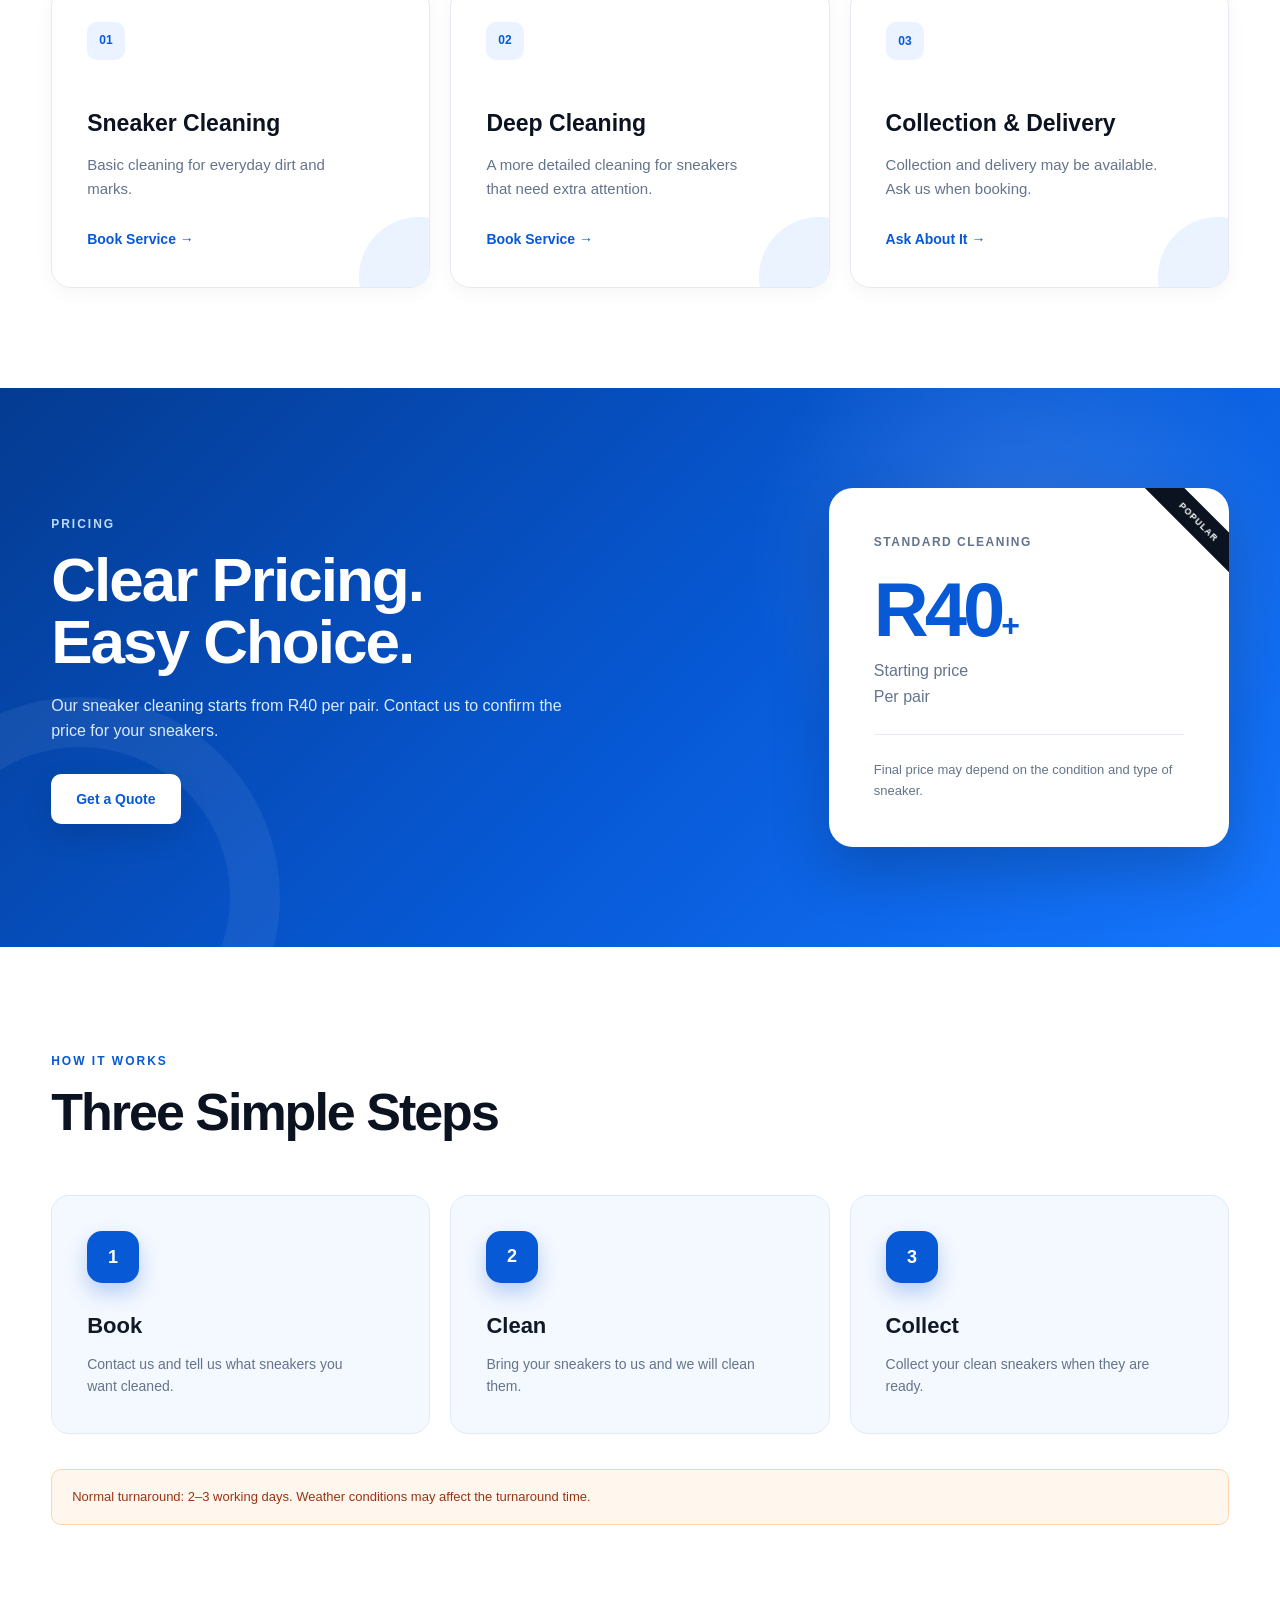
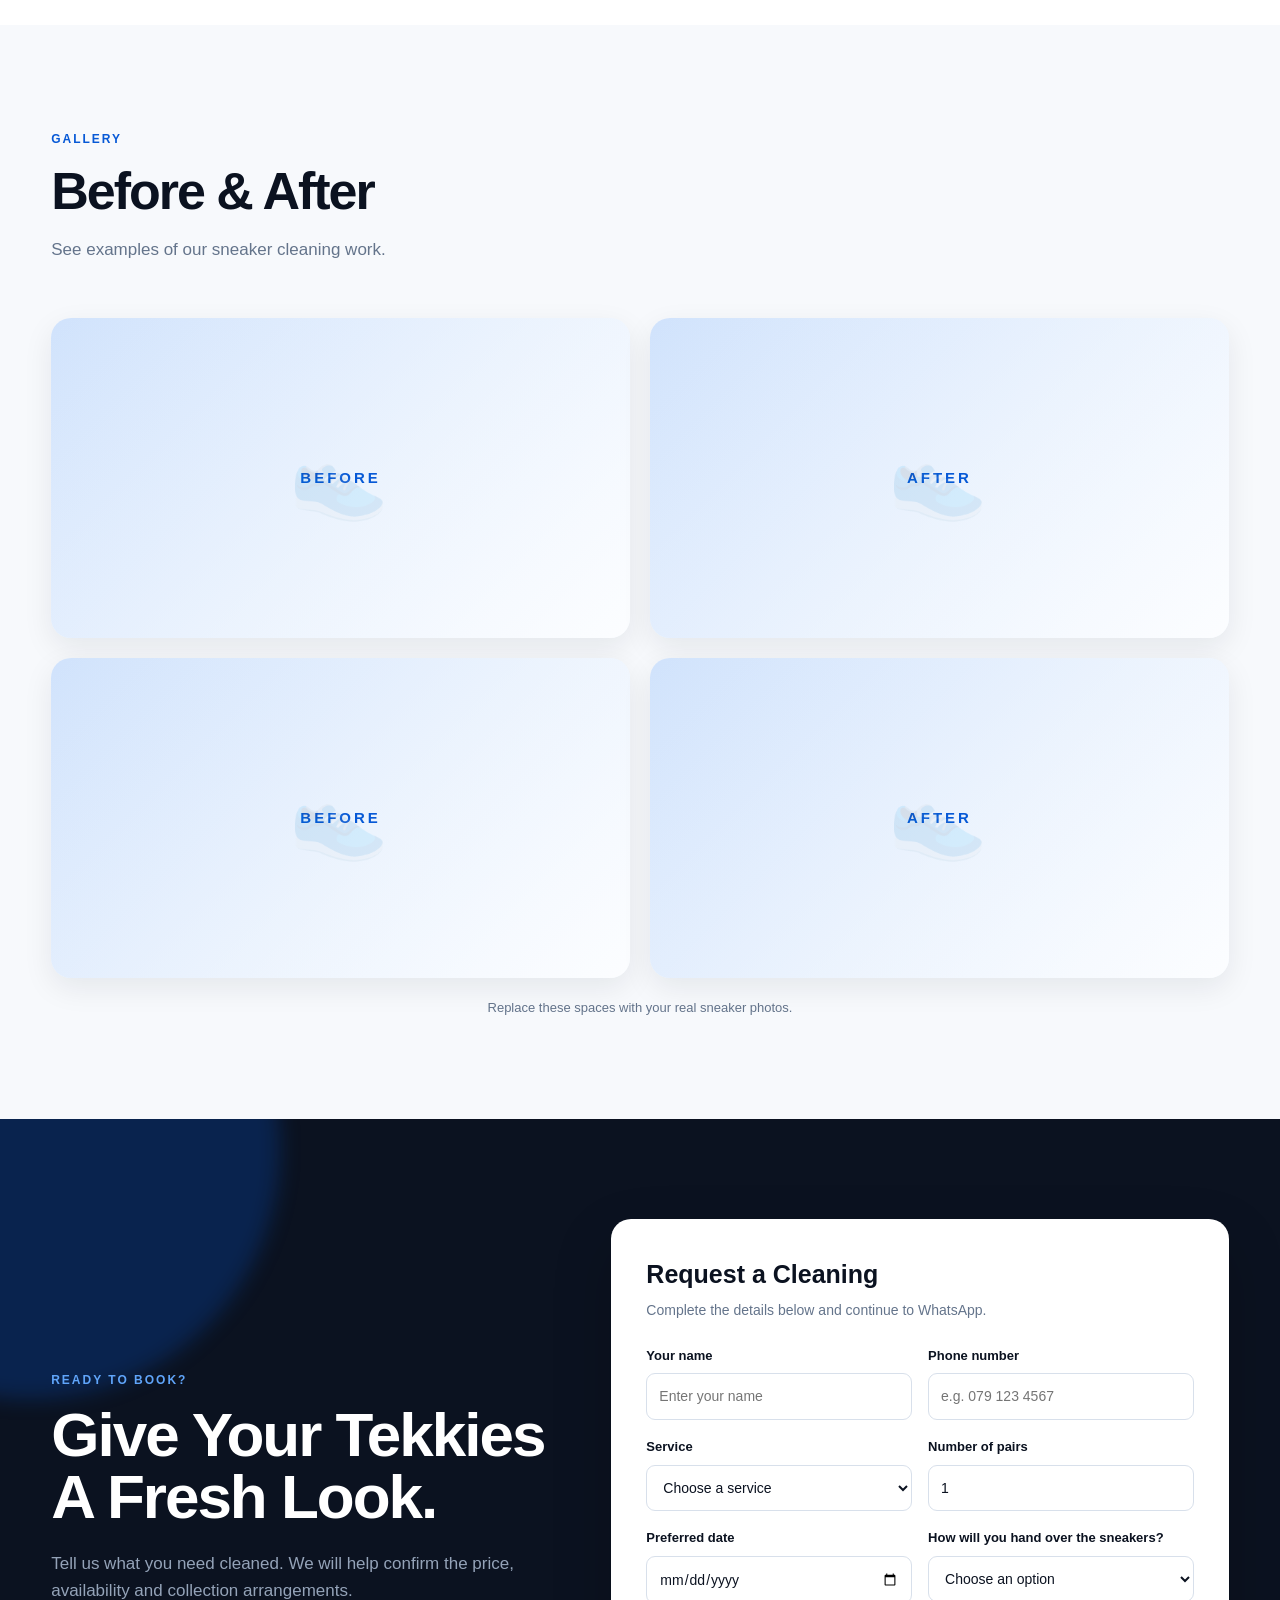
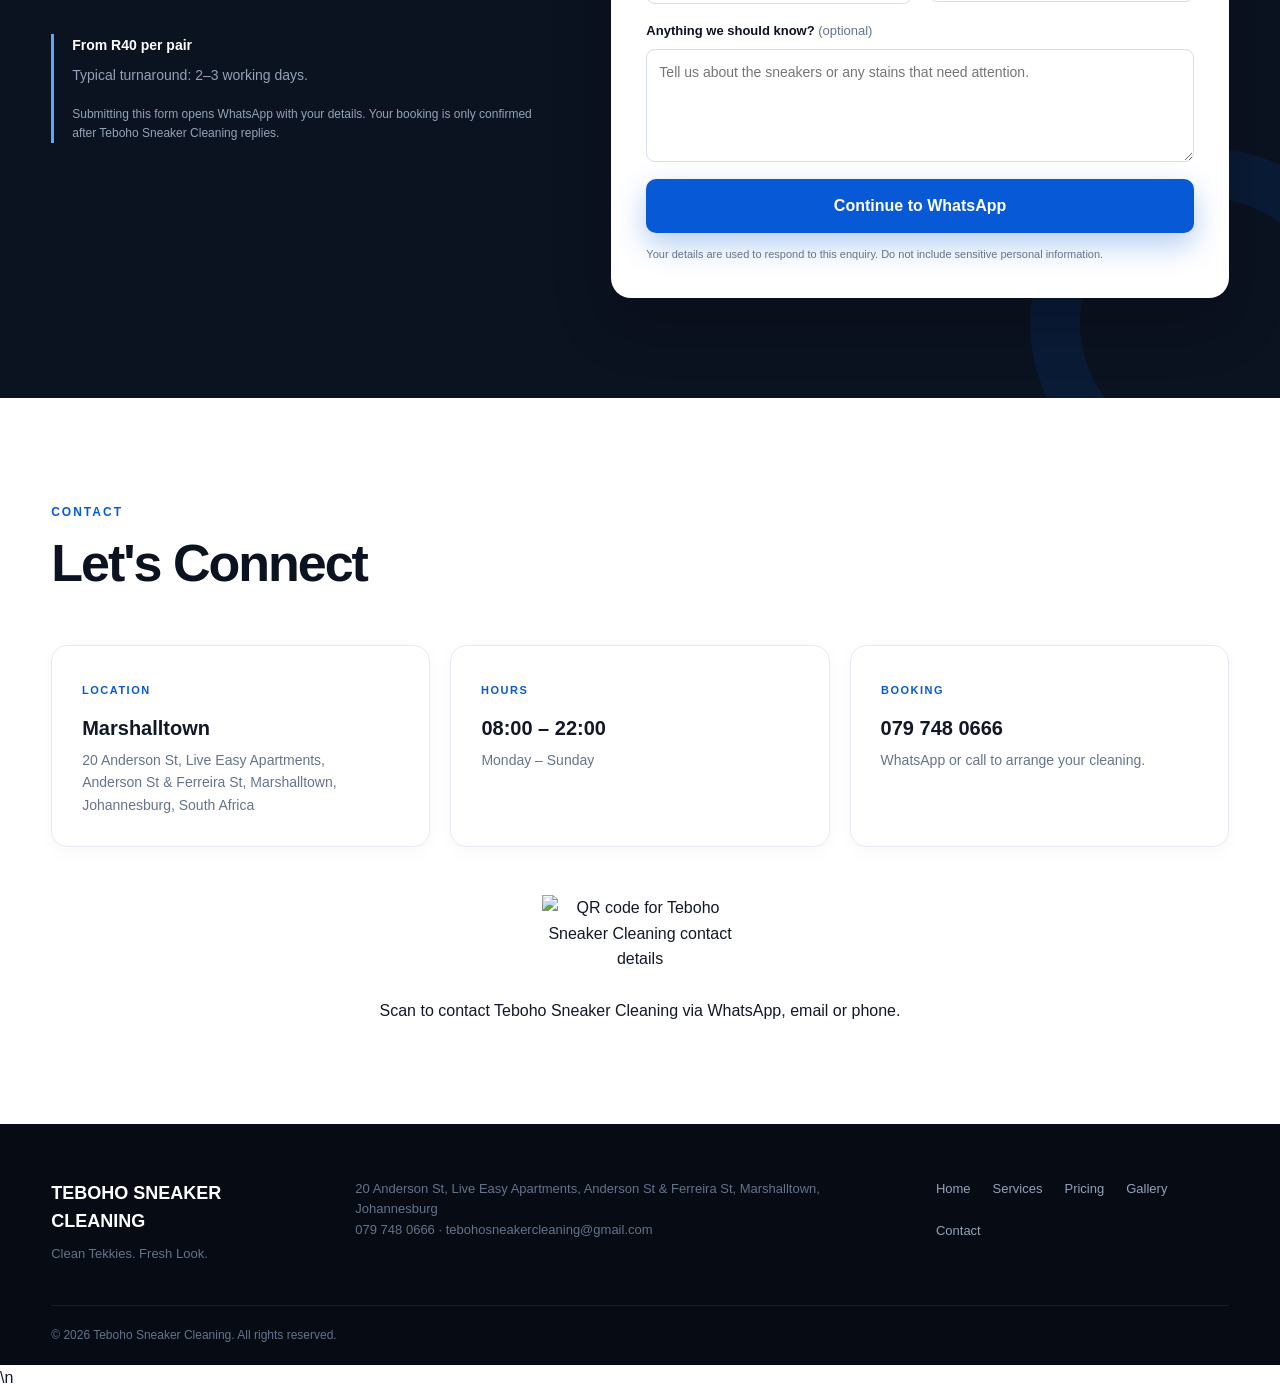
==== commit 38db1207: "Standardize website business name and fix booking form" ====
--- a/index.html
+++ b/index.html
@@ -4,9 +4,9 @@
     <meta charset="UTF-8">
     <meta name="viewport" content="width=device-width, initial-scale=1.0">
 
-    <title>Teboho Sneaker Cleaning (TSC) | Sneaker Cleaning in Marshalltown</title>
-
-    <meta name="description" content="Teboho Sneaker Cleaning (TSC) offers affordable sneaker cleaning in Marshalltown, Johannesburg. Cleaning from R40 per pair.">
+    <title>Teboho Sneaker Cleaning | Sneaker Cleaning in Marshalltown</title>
+
+    <meta name="description" content="Teboho Sneaker Cleaning offers affordable sneaker cleaning in Marshalltown, Johannesburg. Cleaning from R40 per pair.">
 
     <link rel="stylesheet" href="style.css">
 </head>
@@ -20,7 +20,7 @@
         <div class="container nav-container">
 
             <a href="#home" class="logo">
-                TEBOHO <span>TEKKIE WASH</span>
+                Teboho Sneaker Cleaning
             </a>
 
             <nav class="nav">
@@ -84,7 +84,7 @@
             <div class="container">
 
                 <div class="section-heading">
-                    <p class="section-label">WHY TEBOHO?</p>
+                    <p class="section-label">WHY CHOOSE US?</p>
                     <h2>Simple. Affordable. Local.</h2>
                 </div>
 
@@ -390,7 +390,7 @@
                     <div class="booking-trust">
                         <p><strong>From R40 per pair</strong></p>
                         <p>Typical turnaround: 2–3 working days.</p>
-                        <p class="booking-disclaimer">Submitting this form opens WhatsApp with your details. Your booking is only confirmed after TSC replies.</p>
+                        <p class="booking-disclaimer">Submitting this form opens WhatsApp with your details. Your booking is only confirmed after Teboho Sneaker Cleaning replies.</p>
                     </div>
                 </div>
 
@@ -506,7 +506,7 @@
                 </div>
                 <div class="contact-qr">
                     <img src="https://quickchart.io/qr?text=https%3A%2F%2Fkabelogopane.github.io%2FTeboho-Tekkie-Wash-Professional-Sneaker-Cleaning%2Fcontact.html&size=220" alt="QR code for Teboho Sneaker Cleaning contact details">
-                    <p>Scan to contact TSC via WhatsApp, email or phone.</p>
+                    <p>Scan to contact Teboho Sneaker Cleaning via WhatsApp, email or phone.</p>
                 </div>
 
             </div>
@@ -554,7 +554,7 @@
         <div class="container copyright">
 
             <p>
-                © 2026 Teboho Sneaker Cleaning (TSC). All rights reserved.
+                © 2026 Teboho Sneaker Cleaning. All rights reserved.
             </p>
 
         </div>
@@ -573,7 +573,7 @@
 
             const formData = new FormData(bookingForm);
             const details = [
-                "Hi TSC, I would like to request a sneaker cleaning.",
+                "Hi Teboho Sneaker Cleaning, I would like to request a sneaker cleaning.",
                 "",
                 "Name: " + formData.get("name"),
                 "Phone: " + formData.get("phone"),
@@ -586,7 +586,7 @@
                 "Please confirm the price and availability. Thank you."
             ];
 
-            const whatsappUrl = "https://wa.me/27797480666?text=" + encodeURIComponent(details.join(String.fromCharCode(10));
+            const whatsappUrl = "https://wa.me/27797480666?text=" + encodeURIComponent(details.join(String.fromCharCode(10)));
             window.location.href = whatsappUrl;
         });
     </script>
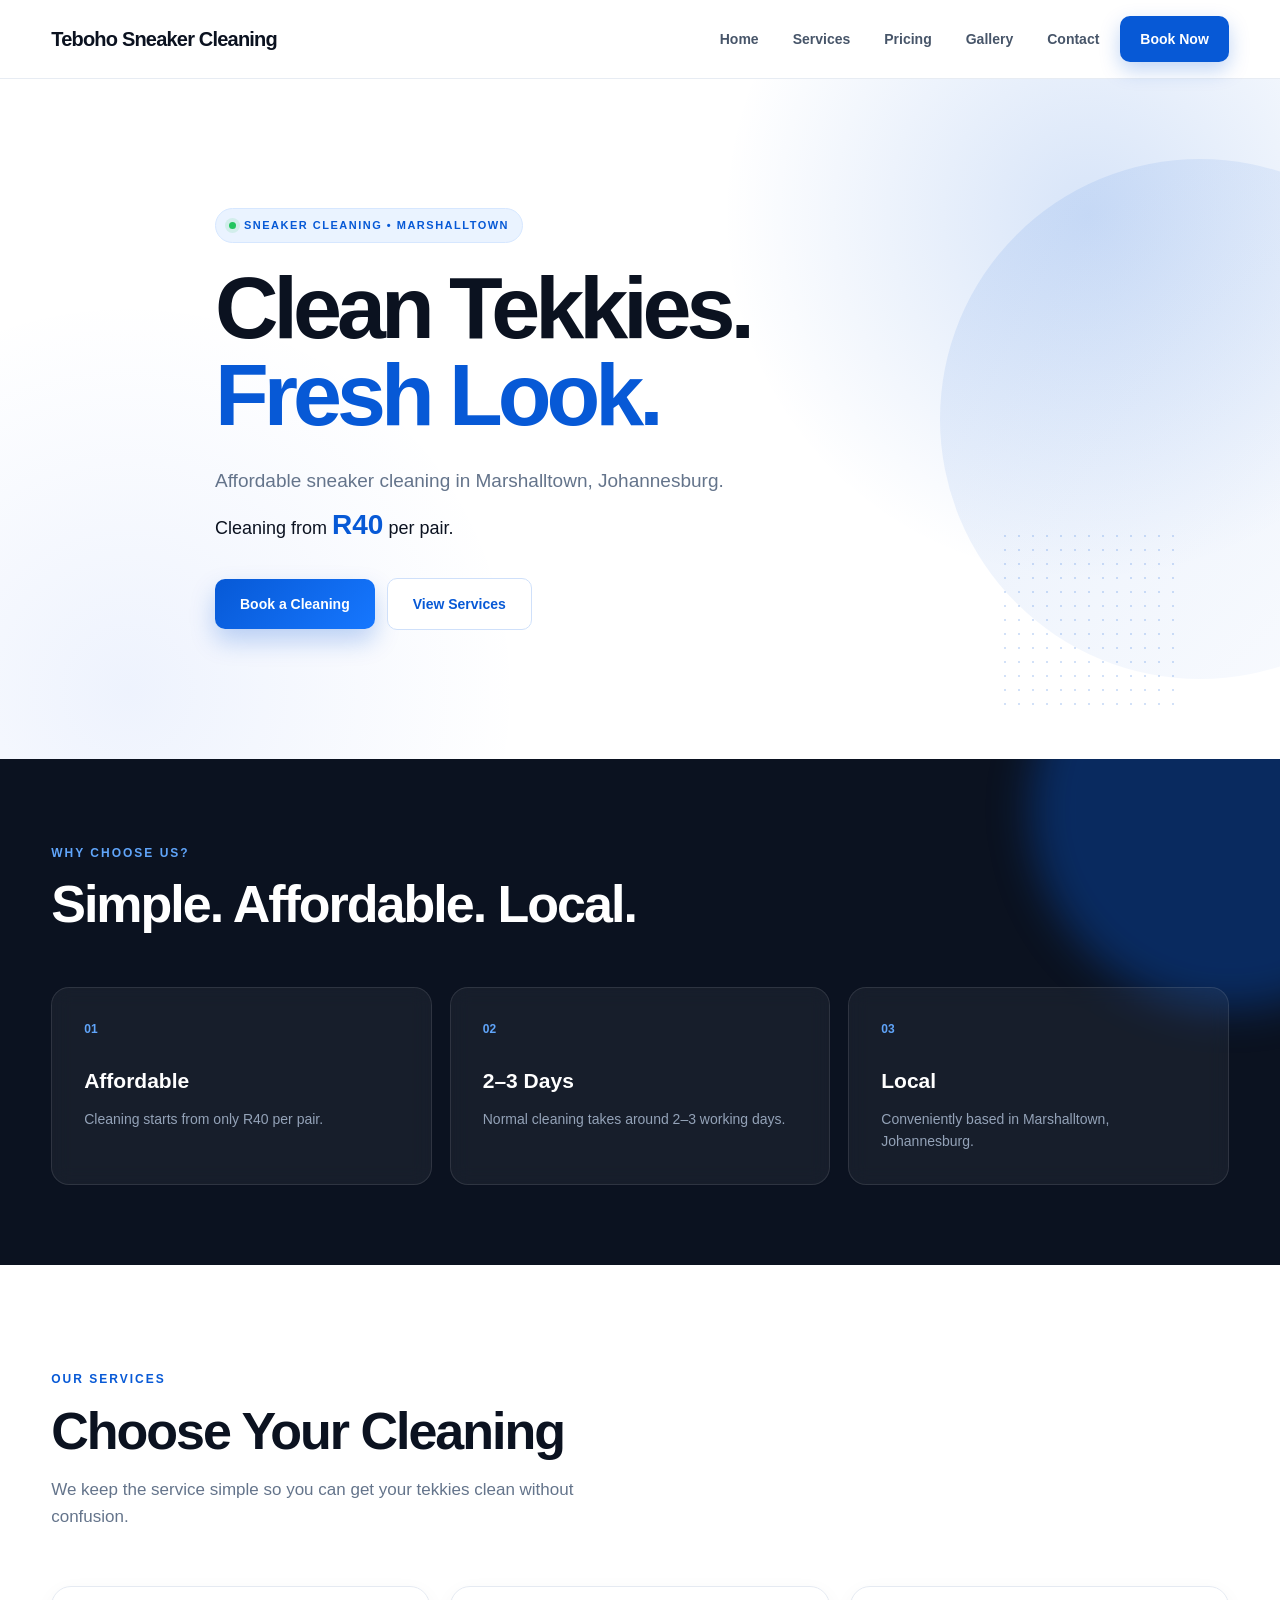
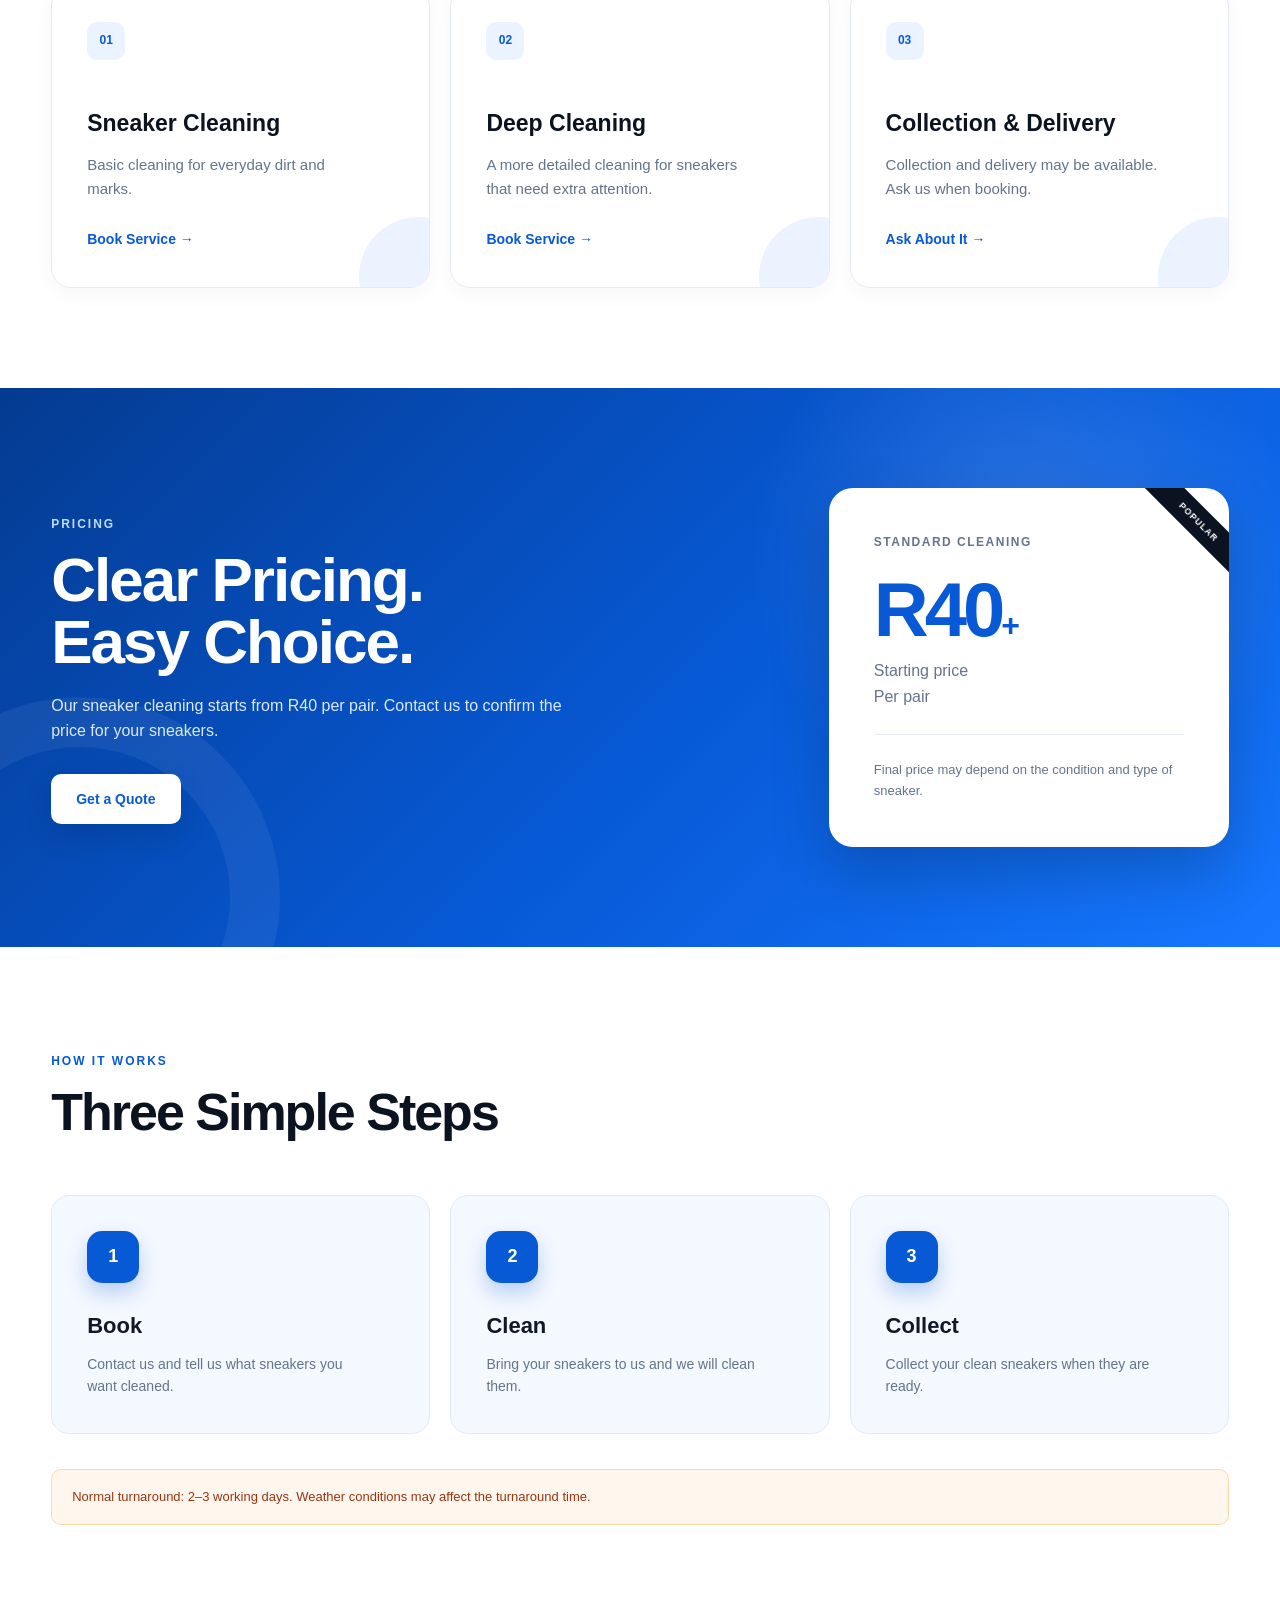
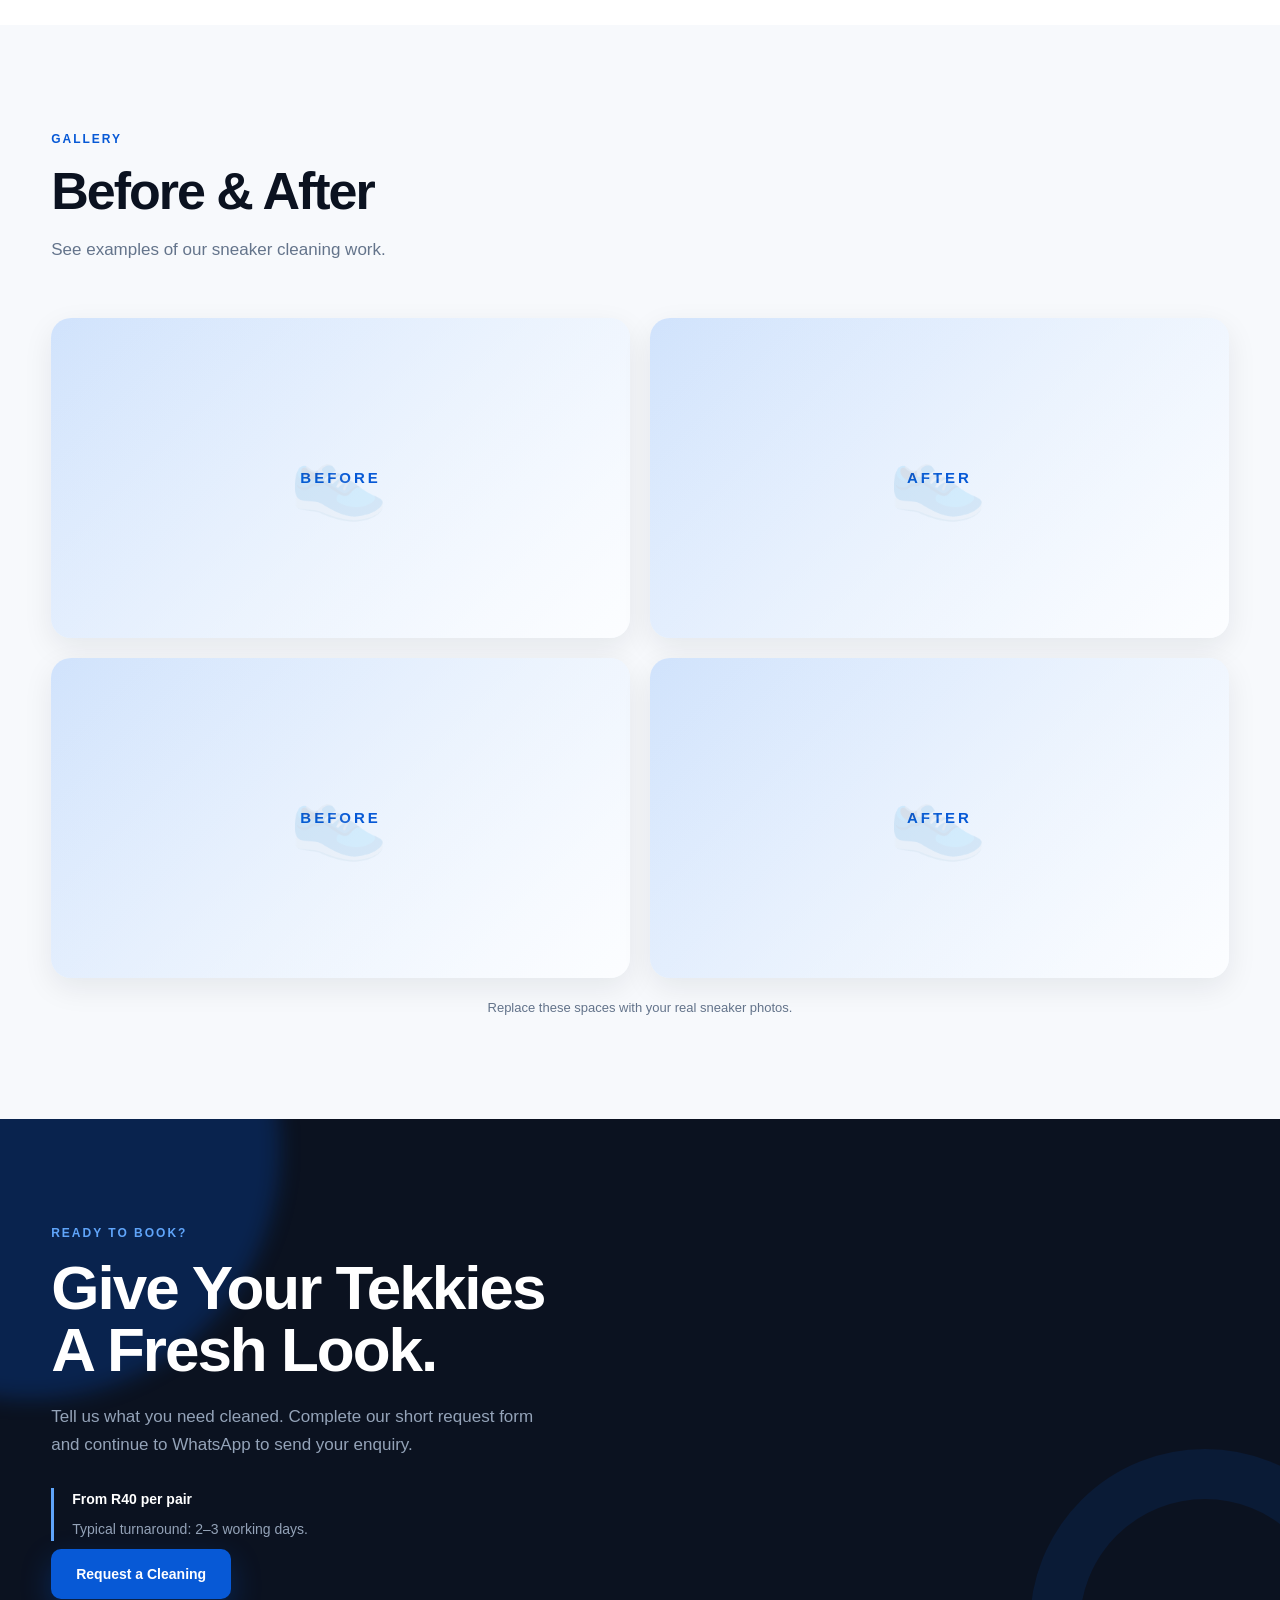
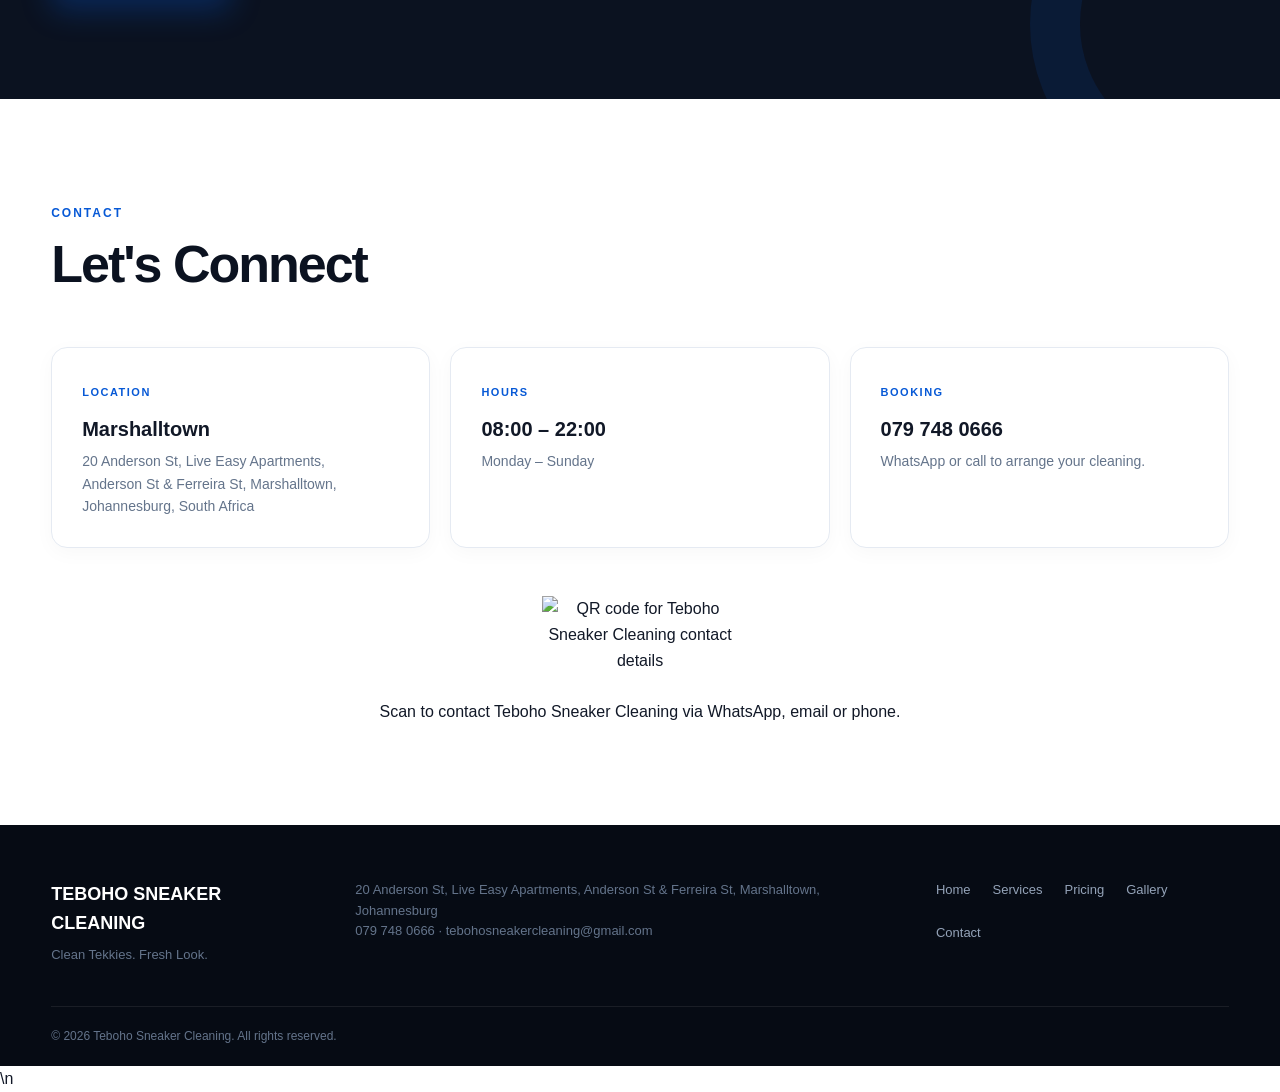
==== commit b348de08: "Link website booking calls to standalone cleaning request page" ====
--- a/index.html
+++ b/index.html
@@ -29,7 +29,7 @@
                 <a href="#pricing">Pricing</a>
                 <a href="#gallery">Gallery</a>
                 <a href="#contact">Contact</a>
-                <a href="#booking" class="nav-button">Book Now</a>
+                <a href="request-cleaning.html" class="nav-button">Book Now</a>
             </nav>
 
         </div>
@@ -62,7 +62,7 @@
 
                 <div class="hero-buttons">
 
-                    <a href="#booking" class="button primary-button">
+                    <a href="request-cleaning.html" class="button primary-button">
                         Book a Cleaning
                     </a>
 
@@ -147,7 +147,7 @@
                             Basic cleaning for everyday dirt and marks.
                         </p>
 
-                        <a href="#booking">Book Service →</a>
+                        <a href="request-cleaning.html">Book Service →</a>
 
                     </article>
 
@@ -163,7 +163,7 @@
                             extra attention.
                         </p>
 
-                        <a href="#booking">Book Service →</a>
+                        <a href="request-cleaning.html">Book Service →</a>
 
                     </article>
 
@@ -179,7 +179,7 @@
                             Ask us when booking.
                         </p>
 
-                        <a href="#booking">Ask About It →</a>
+                        <a href="request-cleaning.html">Ask About It →</a>
 
                     </article>
 
@@ -207,7 +207,7 @@
                         Contact us to confirm the price for your sneakers.
                     </p>
 
-                    <a href="#booking" class="button primary-button">
+                    <a href="request-cleaning.html" class="button primary-button">
                         Get a Quote
                     </a>
 
@@ -379,80 +379,19 @@
         <!-- ================= BOOKING ================= -->
 
         <section id="booking" class="booking-section">
-
-            <div class="container booking-container">
-
+            <div class="container booking-container booking-landing">
                 <div class="booking-content">
                     <p class="section-label">READY TO BOOK?</p>
                     <h2>Give Your Tekkies<br>A Fresh Look.</h2>
-                    <p>Tell us what you need cleaned. We will help confirm the price, availability and collection arrangements.</p>
-
+                    <p>Tell us what you need cleaned. Complete our short request form and continue to WhatsApp to send your enquiry.</p>
                     <div class="booking-trust">
                         <p><strong>From R40 per pair</strong></p>
                         <p>Typical turnaround: 2–3 working days.</p>
-                        <p class="booking-disclaimer">Submitting this form opens WhatsApp with your details. Your booking is only confirmed after Teboho Sneaker Cleaning replies.</p>
-                    </div>
-                </div>
-
-                <form id="booking-form" class="booking-form">
-                    <h3>Request a Cleaning</h3>
-                    <p class="form-intro">Complete the details below and continue to WhatsApp.</p>
-
-                    <div class="form-row">
-                        <div class="form-field">
-                            <label for="customer-name">Your name</label>
-                            <input id="customer-name" name="name" type="text" autocomplete="name" required maxlength="80" placeholder="Enter your name">
-                        </div>
-                        <div class="form-field">
-                            <label for="customer-phone">Phone number</label>
-                            <input id="customer-phone" name="phone" type="tel" autocomplete="tel" required maxlength="25" placeholder="e.g. 079 123 4567">
-                        </div>
-                    </div>
-
-                    <div class="form-row">
-                        <div class="form-field">
-                            <label for="service-type">Service</label>
-                            <select id="service-type" name="service" required>
-                                <option value="">Choose a service</option>
-                                <option value="Standard sneaker cleaning">Standard sneaker cleaning</option>
-                                <option value="Deep cleaning">Deep cleaning</option>
-                                <option value="Collection and delivery enquiry">Collection and delivery enquiry</option>
-                            </select>
-                        </div>
-                        <div class="form-field">
-                            <label for="pair-count">Number of pairs</label>
-                            <input id="pair-count" name="pairs" type="number" min="1" max="20" step="1" required value="1">
-                        </div>
-                    </div>
-
-                    <div class="form-row">
-                        <div class="form-field">
-                            <label for="preferred-date">Preferred date</label>
-                            <input id="preferred-date" name="date" type="date">
-                        </div>
-                        <div class="form-field">
-                            <label for="handover">How will you hand over the sneakers?</label>
-                            <select id="handover" name="handover" required>
-                                <option value="">Choose an option</option>
-                                <option value="I can drop them off">I can drop them off</option>
-                                <option value="Please discuss collection with me">Please discuss collection with me</option>
-                            </select>
-                        </div>
-                    </div>
-
-                    <div class="form-field">
-                        <label for="booking-notes">Anything we should know? <span>(optional)</span></label>
-                        <textarea id="booking-notes" name="notes" rows="4" maxlength="500" placeholder="Tell us about the sneakers or any stains that need attention."></textarea>
-                    </div>
-
-                    <button class="button whatsapp-button booking-submit" type="submit">Continue to WhatsApp</button>
-                    <p class="form-privacy">Your details are used to respond to this enquiry. Do not include sensitive personal information.</p>
-                </form>
-
-            </div>
-
-        </section>
-
+                    </div>
+                    <a class="button whatsapp-button" href="request-cleaning.html">Request a Cleaning</a>
+                </div>
+            </div>
+        </section>
 
         <!-- ================= CONTACT ================= -->
 
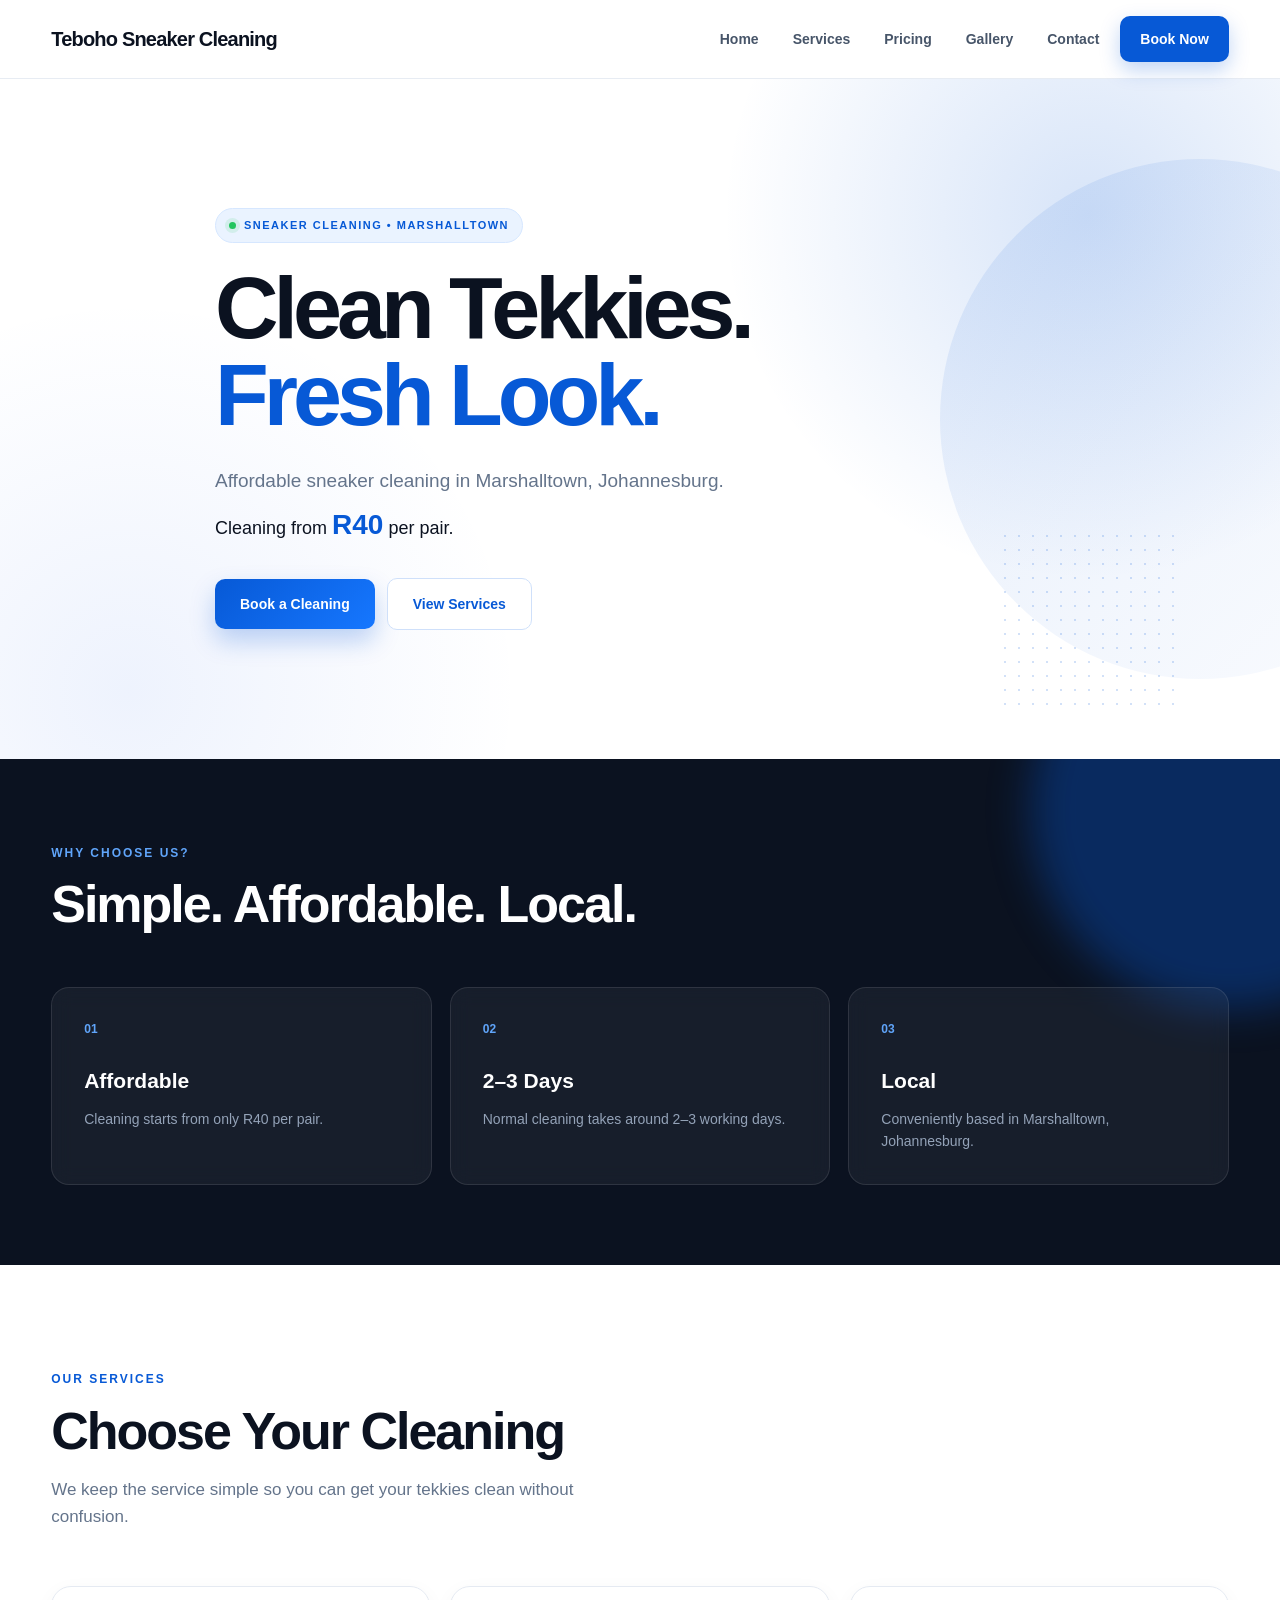
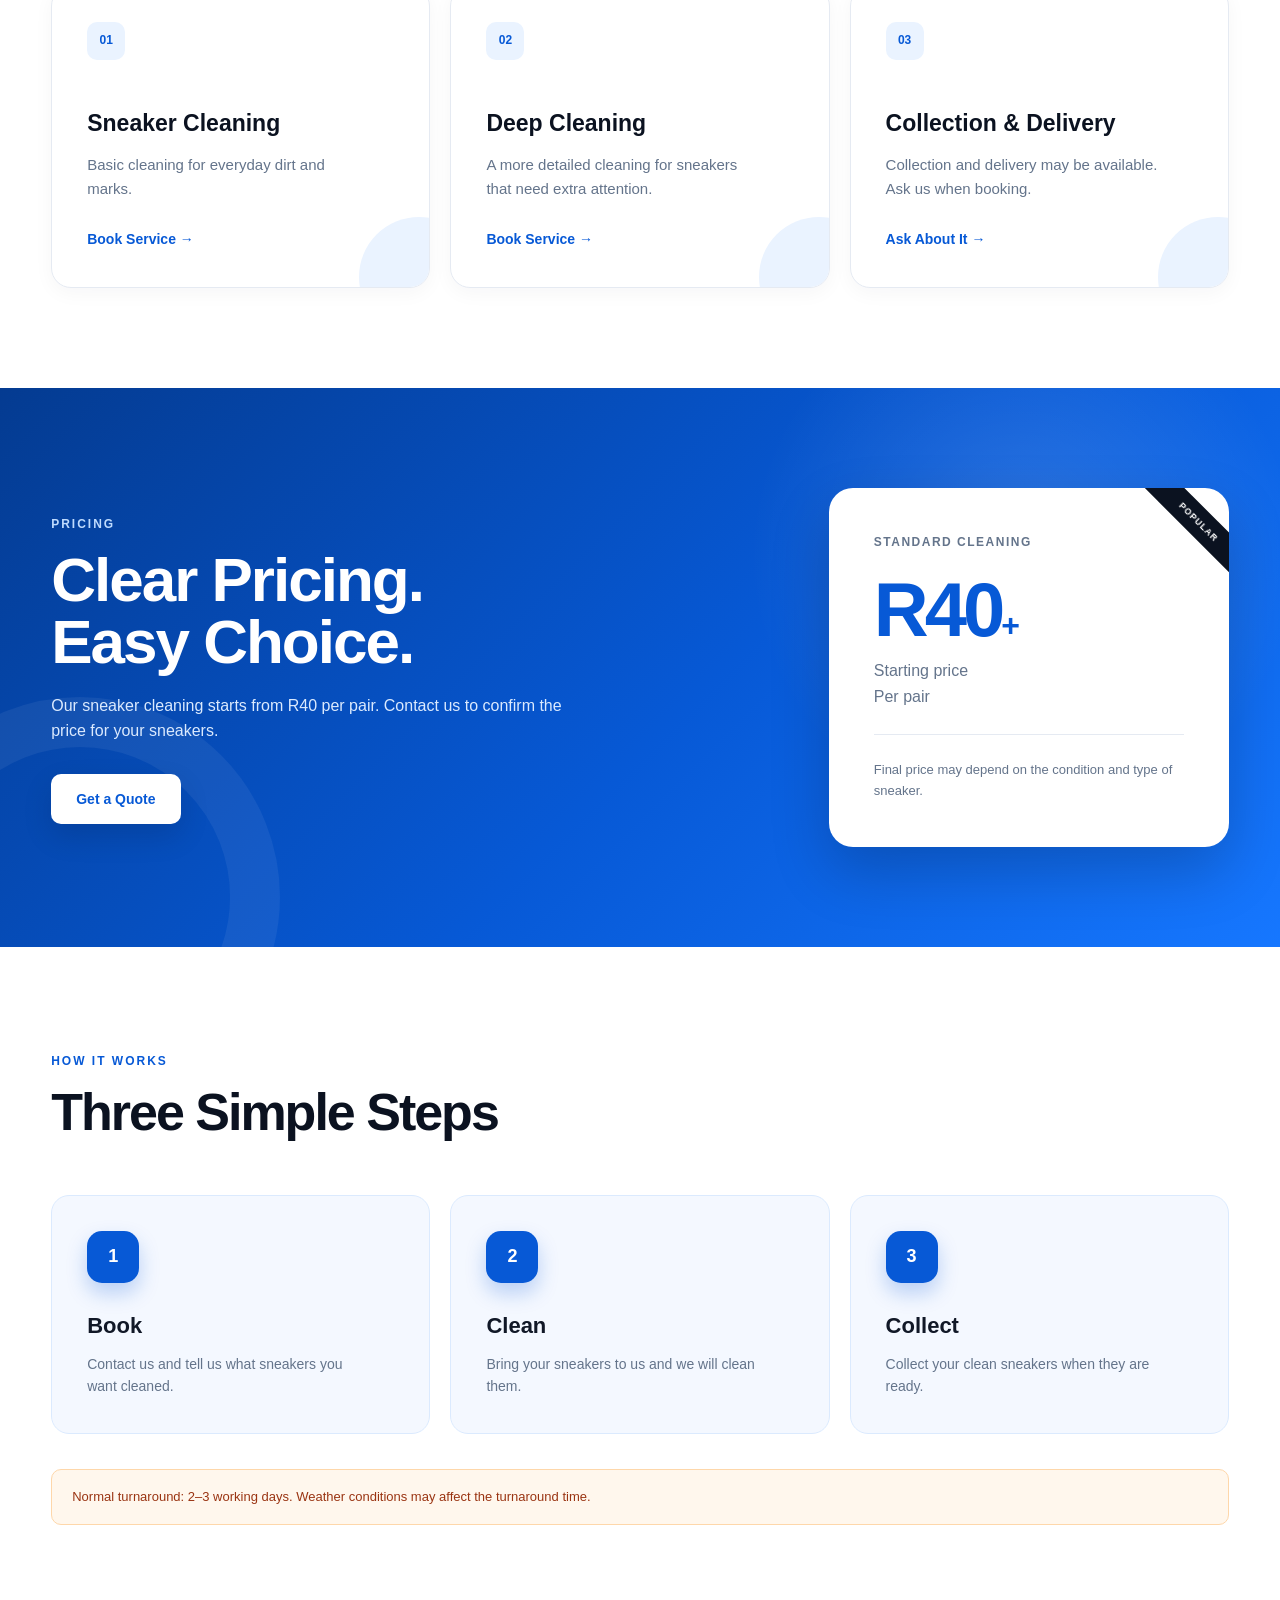
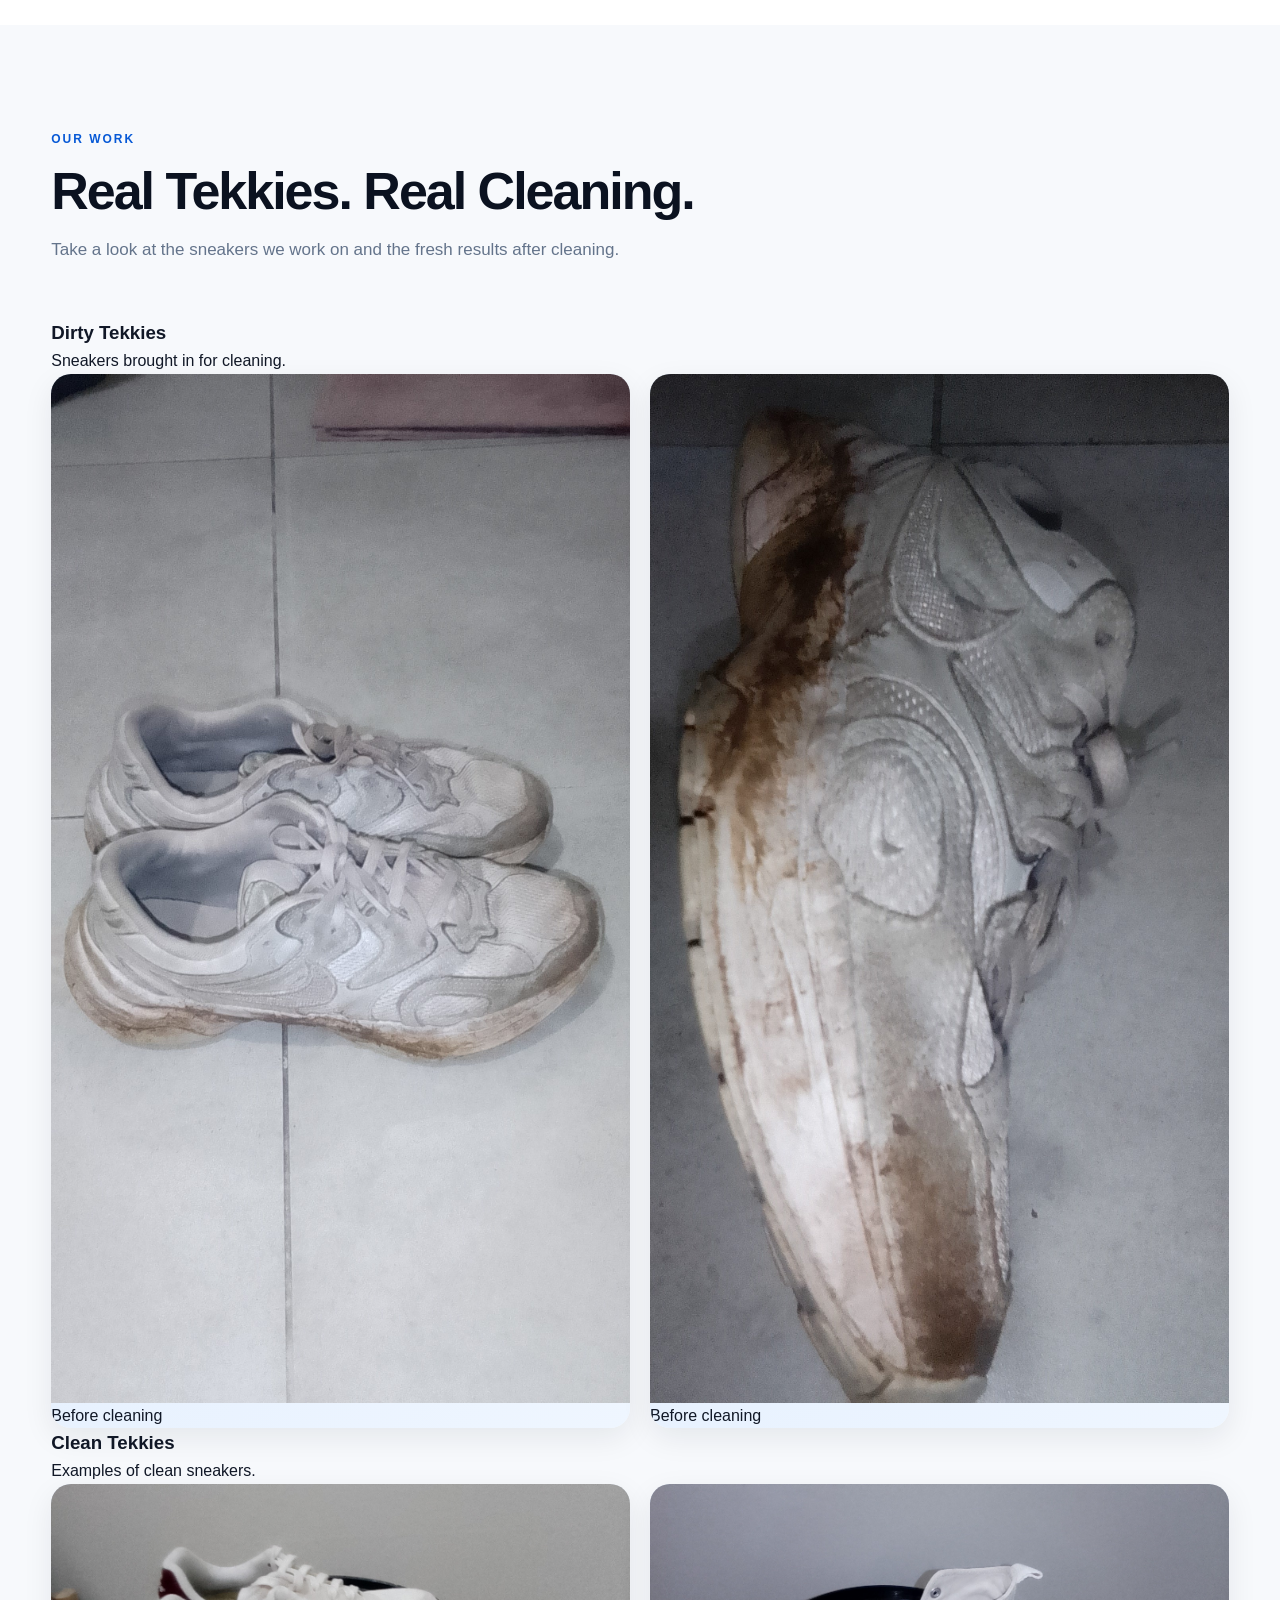
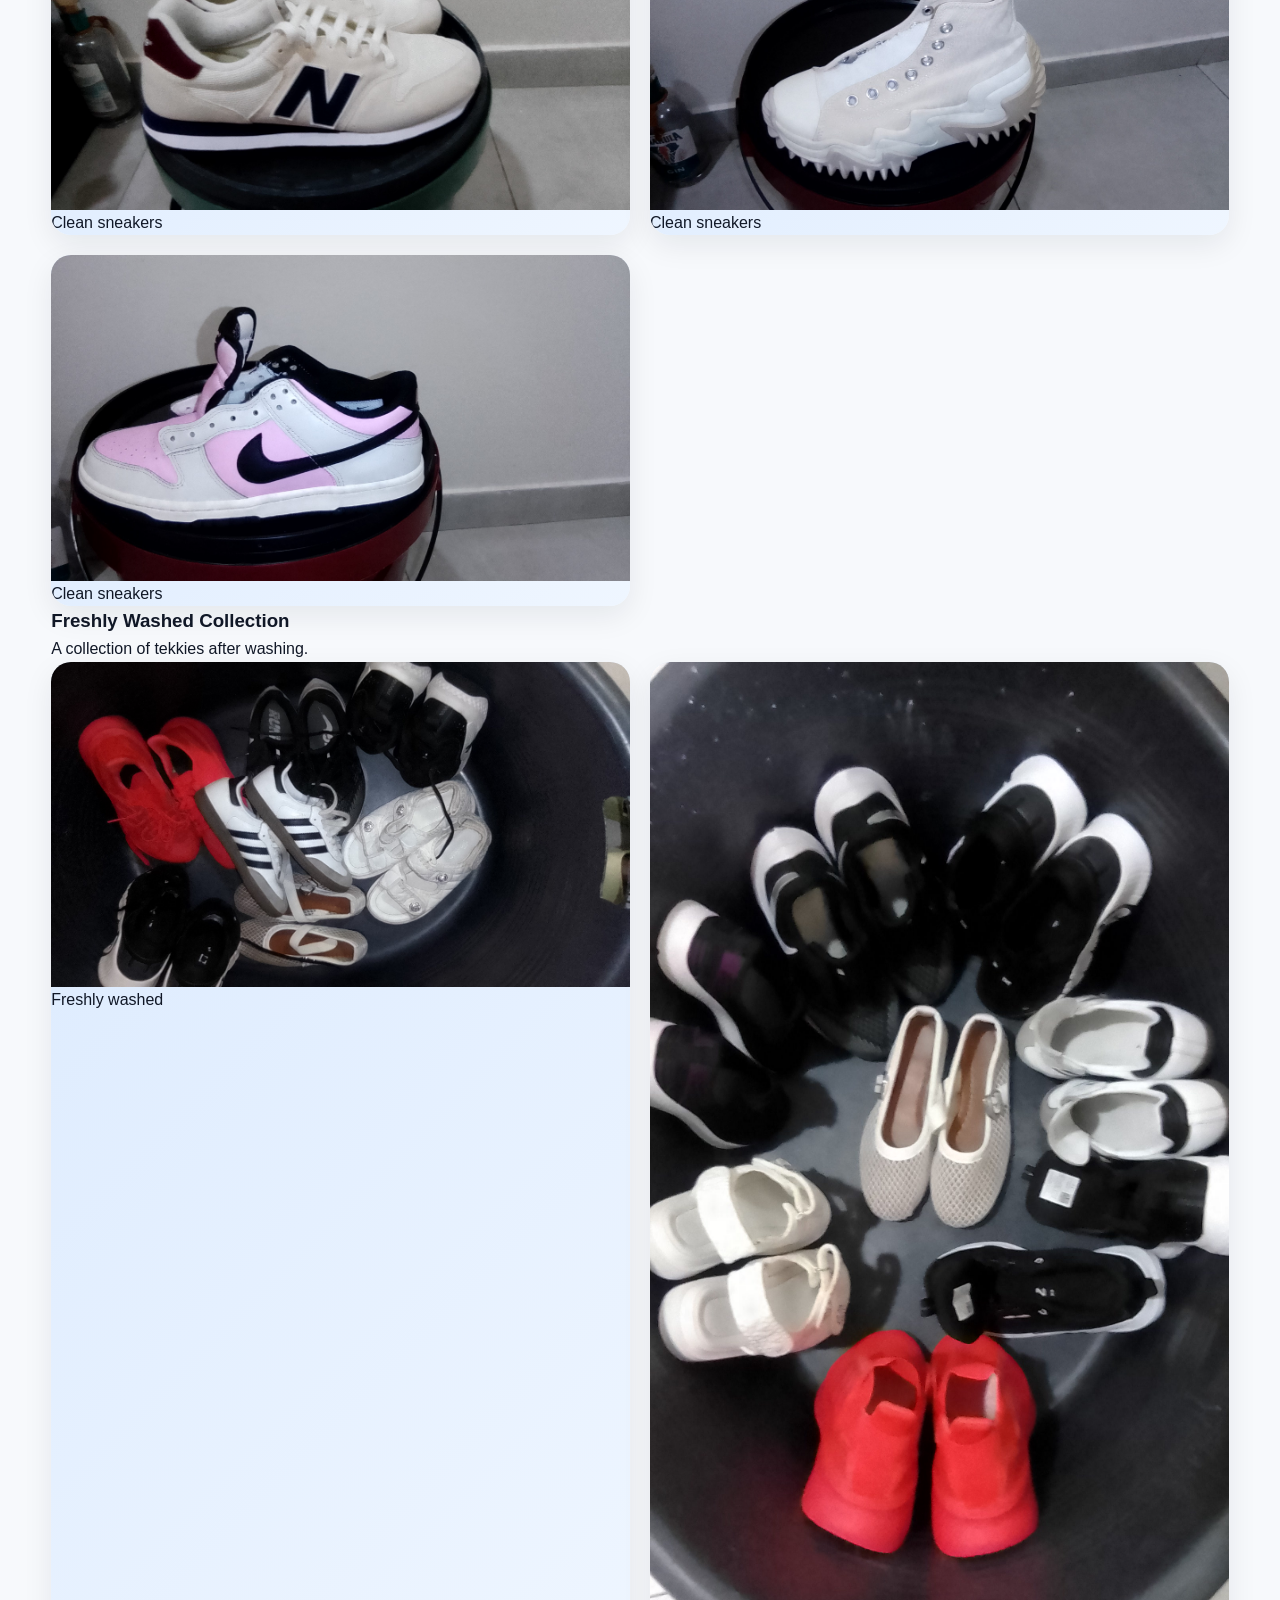
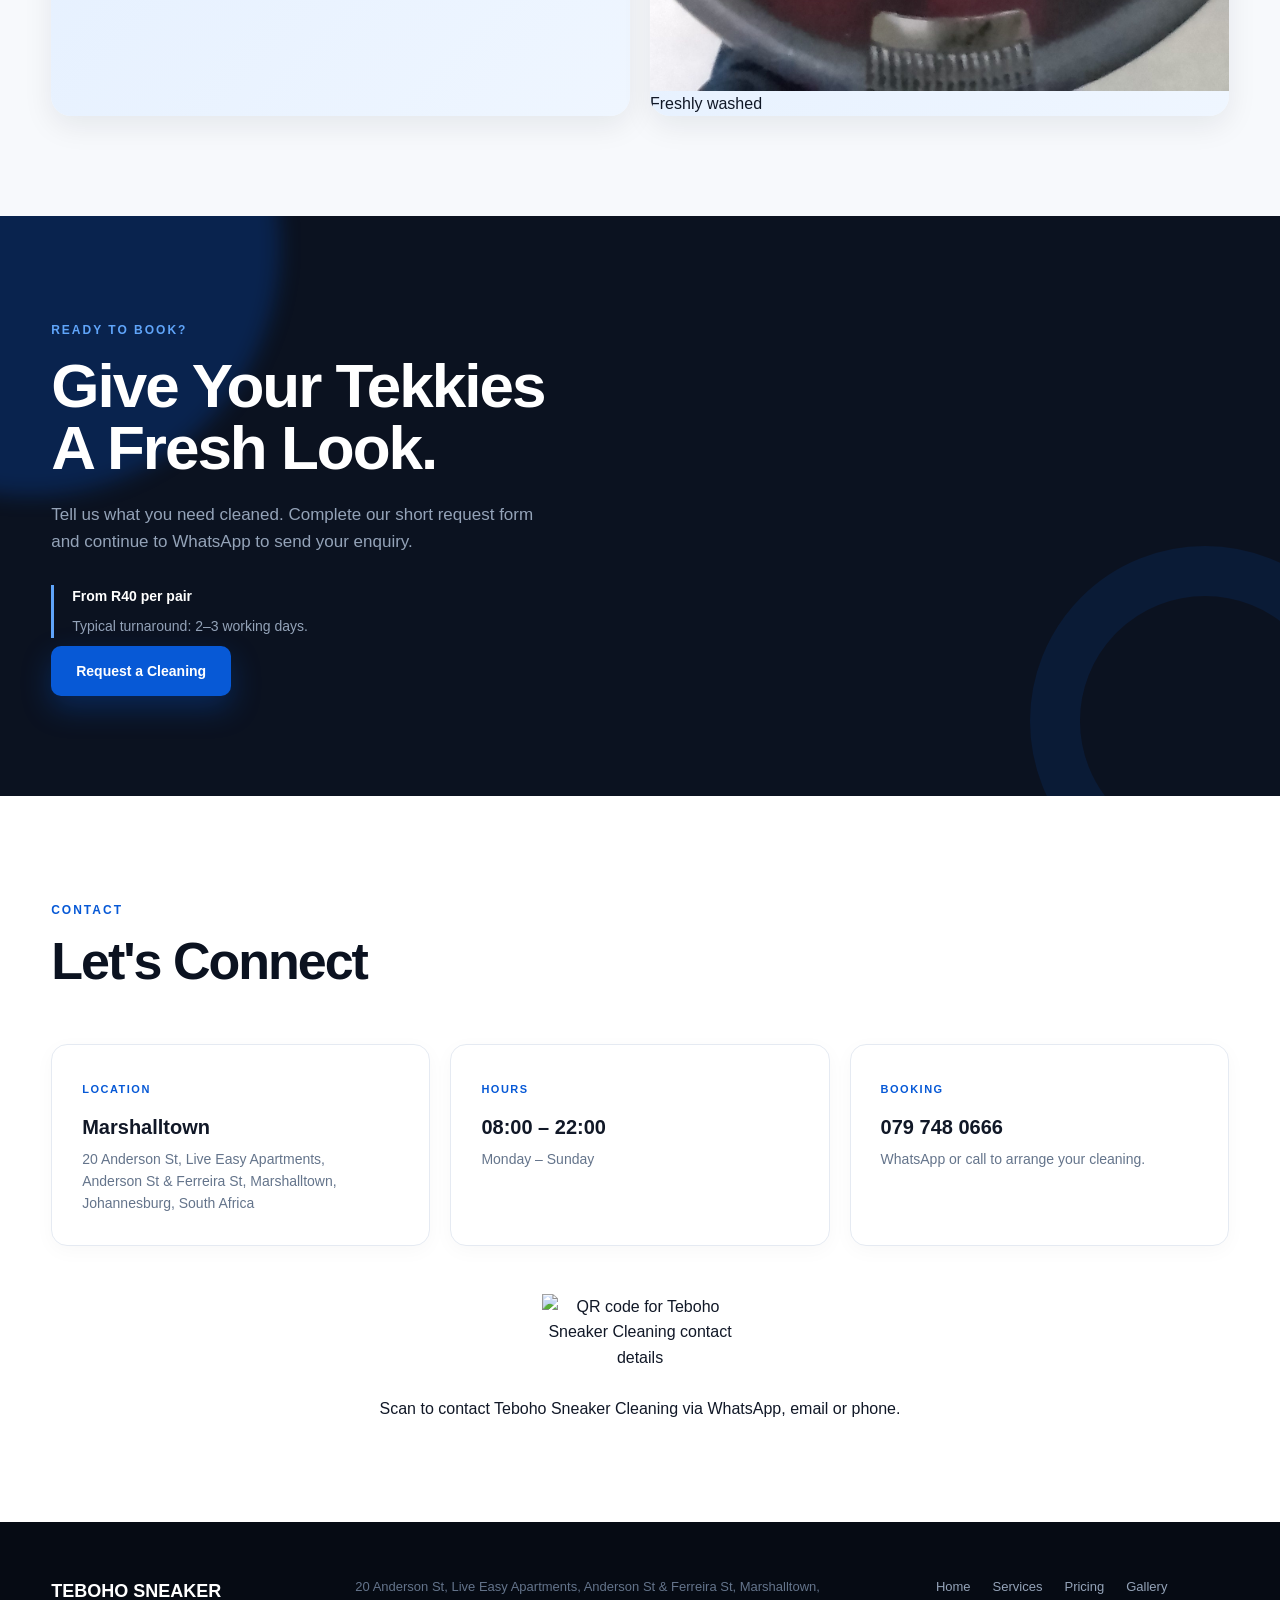
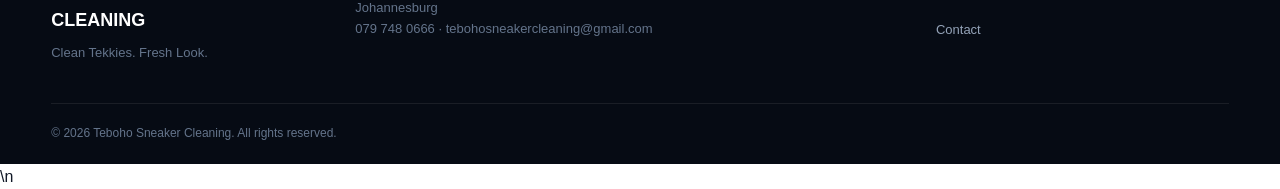
==== commit 336bcb9a: "Add real sneaker photos to gallery" ====
--- a/index.html
+++ b/index.html
@@ -316,60 +316,65 @@
             <div class="container">
 
                 <div class="section-heading">
-
-                    <p class="section-label">GALLERY</p>
-
-                    <h2>Before & After</h2>
-
-                    <p>
-                        See examples of our sneaker cleaning work.
-                    </p>
-
-                </div>
-
-
-                <div class="gallery-grid">
-
-                    <div class="gallery-item">
-
-                        <div class="gallery-placeholder">
-                            BEFORE
-                        </div>
-
-                    </div>
-
-
-                    <div class="gallery-item">
-
-                        <div class="gallery-placeholder">
-                            AFTER
-                        </div>
-
-                    </div>
-
-
-                    <div class="gallery-item">
-
-                        <div class="gallery-placeholder">
-                            BEFORE
-                        </div>
-
-                    </div>
-
-
-                    <div class="gallery-item">
-
-                        <div class="gallery-placeholder">
-                            AFTER
-                        </div>
-
-                    </div>
-
-                </div>
-
-                <p class="gallery-note">
-                    Replace these spaces with your real sneaker photos.
-                </p>
+                    <p class="section-label">OUR WORK</p>
+                    <h2>Real Tekkies. Real Cleaning.</h2>
+                    <p>Take a look at the sneakers we work on and the fresh results after cleaning.</p>
+                </div>
+
+                <div class="gallery-group">
+                    <div class="gallery-group-heading">
+                        <h3>Dirty Tekkies</h3>
+                        <p>Sneakers brought in for cleaning.</p>
+                    </div>
+                    <div class="gallery-grid">
+                        <figure class="gallery-item">
+                            <img src="Before%201.jpg" alt="Dirty sneakers before cleaning, example one" loading="lazy">
+                            <figcaption>Before cleaning</figcaption>
+                        </figure>
+                        <figure class="gallery-item">
+                            <img src="before%202.jpg" alt="Dirty sneakers before cleaning, example two" loading="lazy">
+                            <figcaption>Before cleaning</figcaption>
+                        </figure>
+                    </div>
+                </div>
+
+                <div class="gallery-group">
+                    <div class="gallery-group-heading">
+                        <h3>Clean Tekkies</h3>
+                        <p>Examples of clean sneakers.</p>
+                    </div>
+                    <div class="gallery-grid">
+                        <figure class="gallery-item">
+                            <img src="after%201.jpg" alt="Clean sneakers after washing, example one" loading="lazy">
+                            <figcaption>Clean sneakers</figcaption>
+                        </figure>
+                        <figure class="gallery-item">
+                            <img src="after%203.jpg" alt="Clean sneakers after washing, example two" loading="lazy">
+                            <figcaption>Clean sneakers</figcaption>
+                        </figure>
+                        <figure class="gallery-item">
+                            <img src="after%204.jpg" alt="Clean sneakers after washing, example three" loading="lazy">
+                            <figcaption>Clean sneakers</figcaption>
+                        </figure>
+                    </div>
+                </div>
+
+                <div class="gallery-group">
+                    <div class="gallery-group-heading">
+                        <h3>Freshly Washed Collection</h3>
+                        <p>A collection of tekkies after washing.</p>
+                    </div>
+                    <div class="gallery-grid">
+                        <figure class="gallery-item">
+                            <img src="wash%201.jpg" alt="Collection of freshly washed sneakers, example one" loading="lazy">
+                            <figcaption>Freshly washed</figcaption>
+                        </figure>
+                        <figure class="gallery-item">
+                            <img src="wash%203.jpg" alt="Collection of freshly washed sneakers, example two" loading="lazy">
+                            <figcaption>Freshly washed</figcaption>
+                        </figure>
+                    </div>
+                </div>
 
             </div>
 
--- a/style.css
+++ b/style.css
@@ -1781,3 +1781,80 @@
         transition-duration: 0.01ms !important;
     }
 }
+
+
+/* =========================================================
+   20. STANDALONE CLEANING REQUEST PAGE
+   ========================================================= */
+.request-page {
+    min-height: 100vh;
+    background: var(--dark);
+}
+.request-page .header {
+    position: relative;
+}
+.request-page .request-section {
+    min-height: calc(100vh - 150px);
+    padding: 70px 0 85px;
+}
+.request-container {
+    width: min(100% - 40px, 680px);
+    margin: 0 auto;
+}
+.request-heading {
+    color: #ffffff;
+    text-align: center;
+    margin-bottom: 30px;
+}
+.request-heading .section-label {
+    color: #60a5fa;
+    font-size: 12px;
+    font-weight: 800;
+    letter-spacing: 2px;
+}
+.request-heading h1 {
+    color: #ffffff;
+    font-size: clamp(36px, 6vw, 52px);
+    line-height: 1.1;
+    letter-spacing: -1.5px;
+    margin: 8px 0 12px;
+}
+.request-heading > p:not(.section-label) {
+    color: #cbd5e1;
+    font-size: 16px;
+}
+.request-heading .request-back {
+    margin-top: 14px;
+    font-size: 13px !important;
+}
+.request-back a {
+    color: #93c5fd;
+    text-decoration: underline;
+    text-underline-offset: 3px;
+}
+.request-page .booking-form {
+    max-width: 680px;
+    margin: 0 auto;
+}
+.request-page .form-field {
+    margin-bottom: 19px;
+}
+.request-page .booking-submit {
+    margin-top: 4px;
+}
+.request-footer {
+    padding: 18px 0;
+}
+.request-footer .copyright {
+    padding-top: 0;
+    border-top: 0;
+    text-align: center;
+}
+@media (max-width: 520px) {
+    .request-page .request-section {
+        padding: 48px 0 60px;
+    }
+    .request-container {
+        width: min(100% - 28px, 680px);
+    }
+}
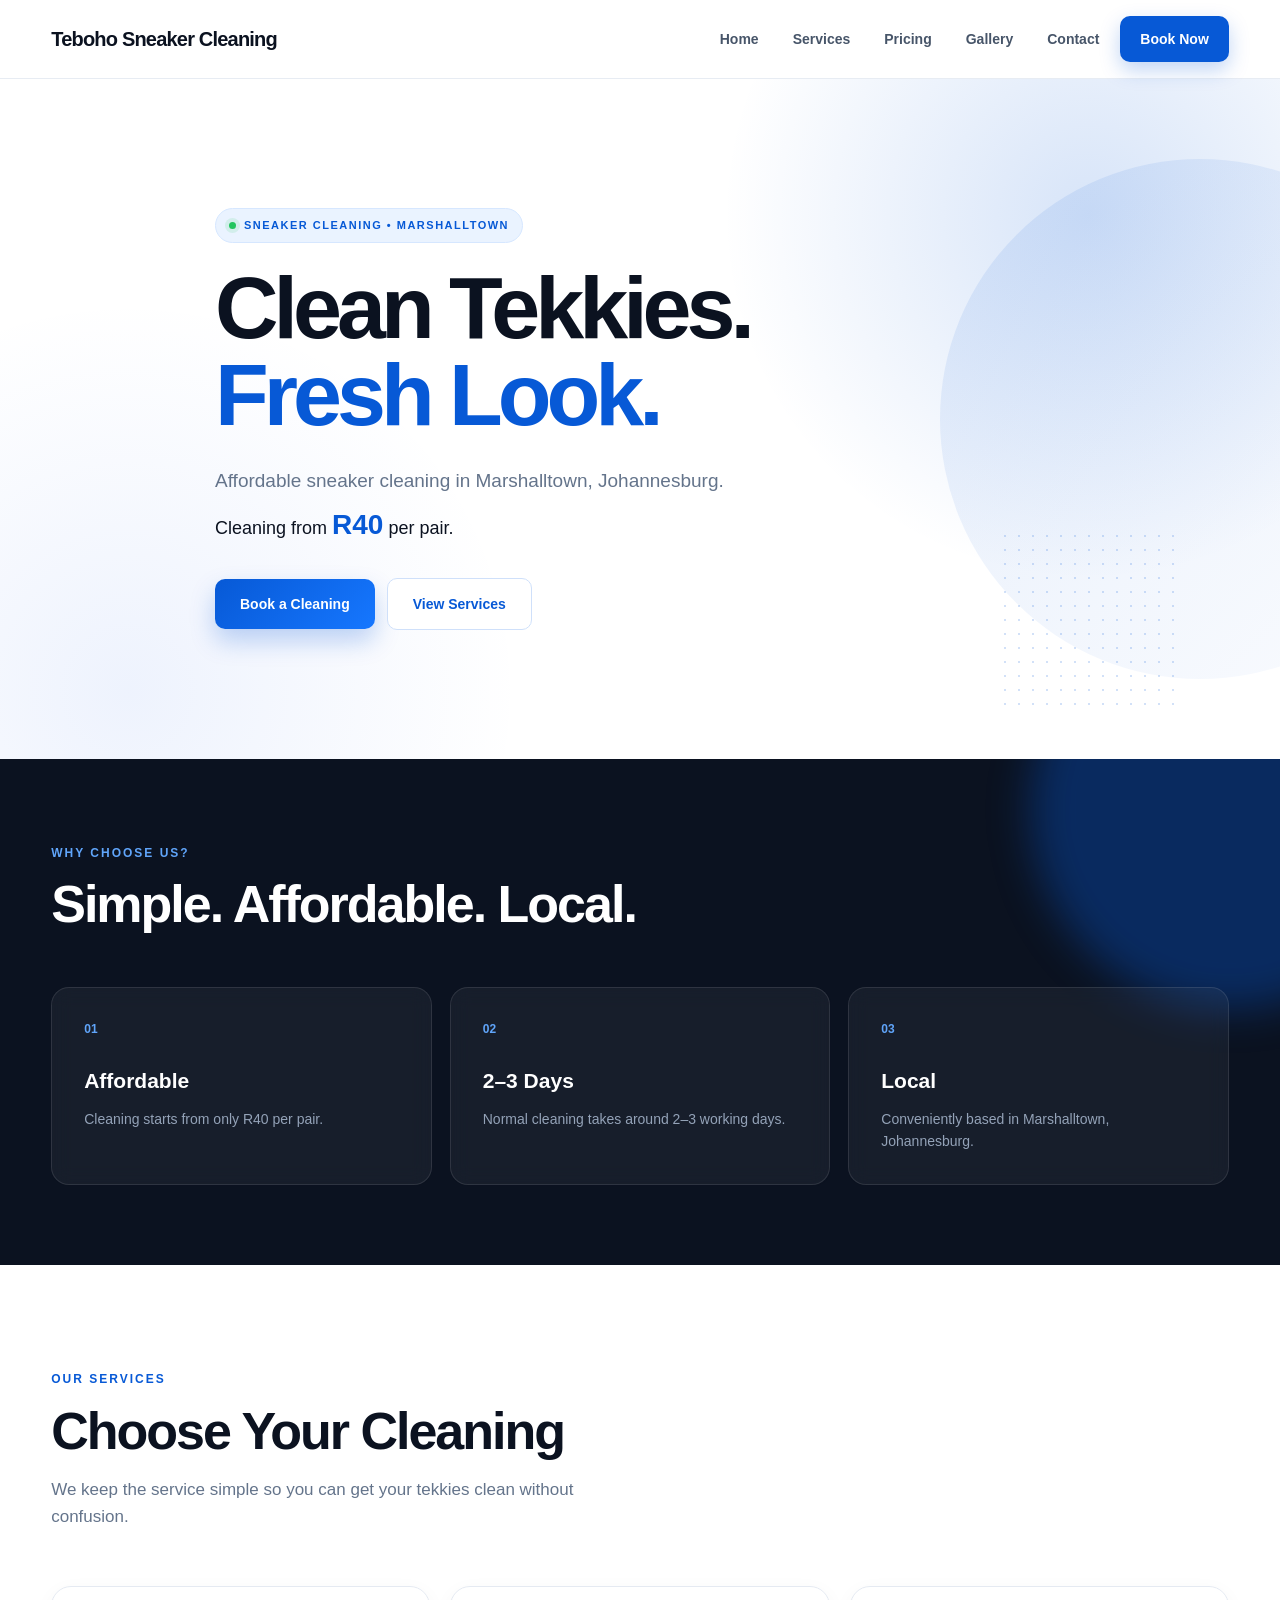
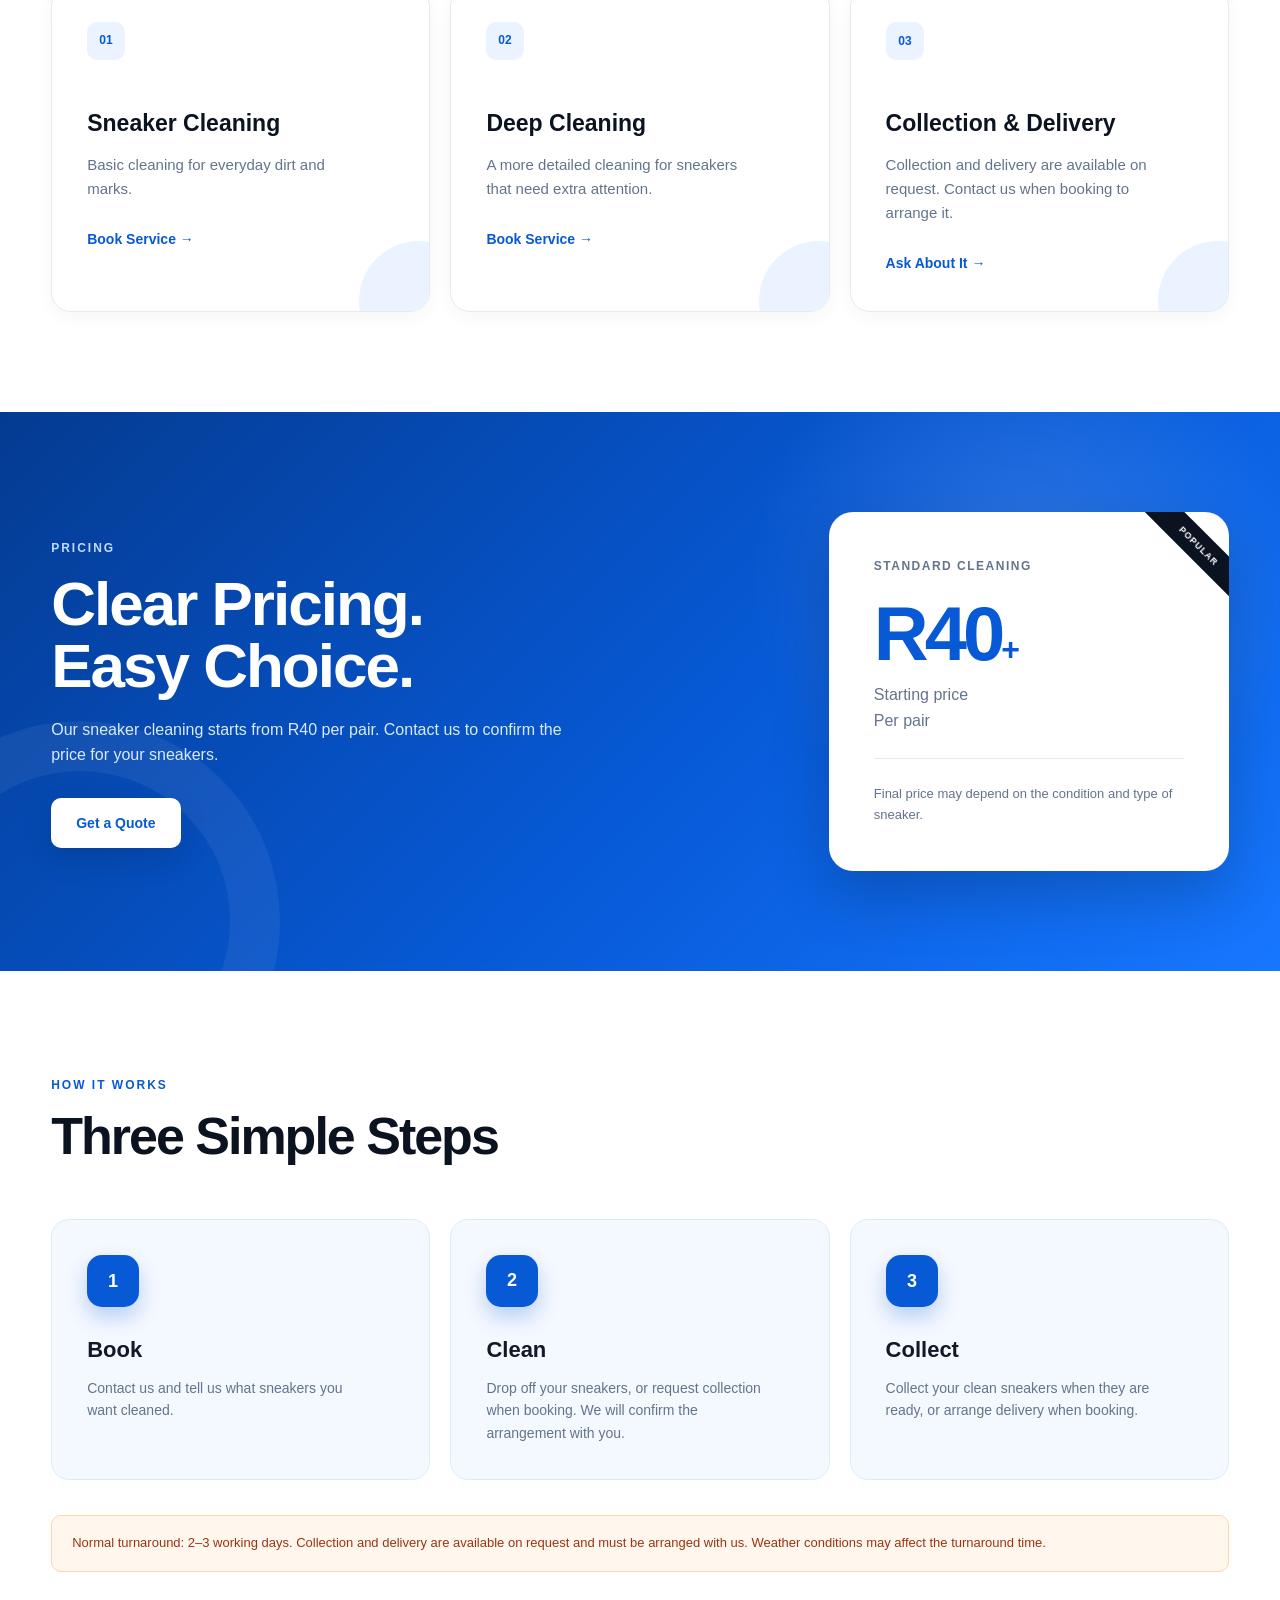
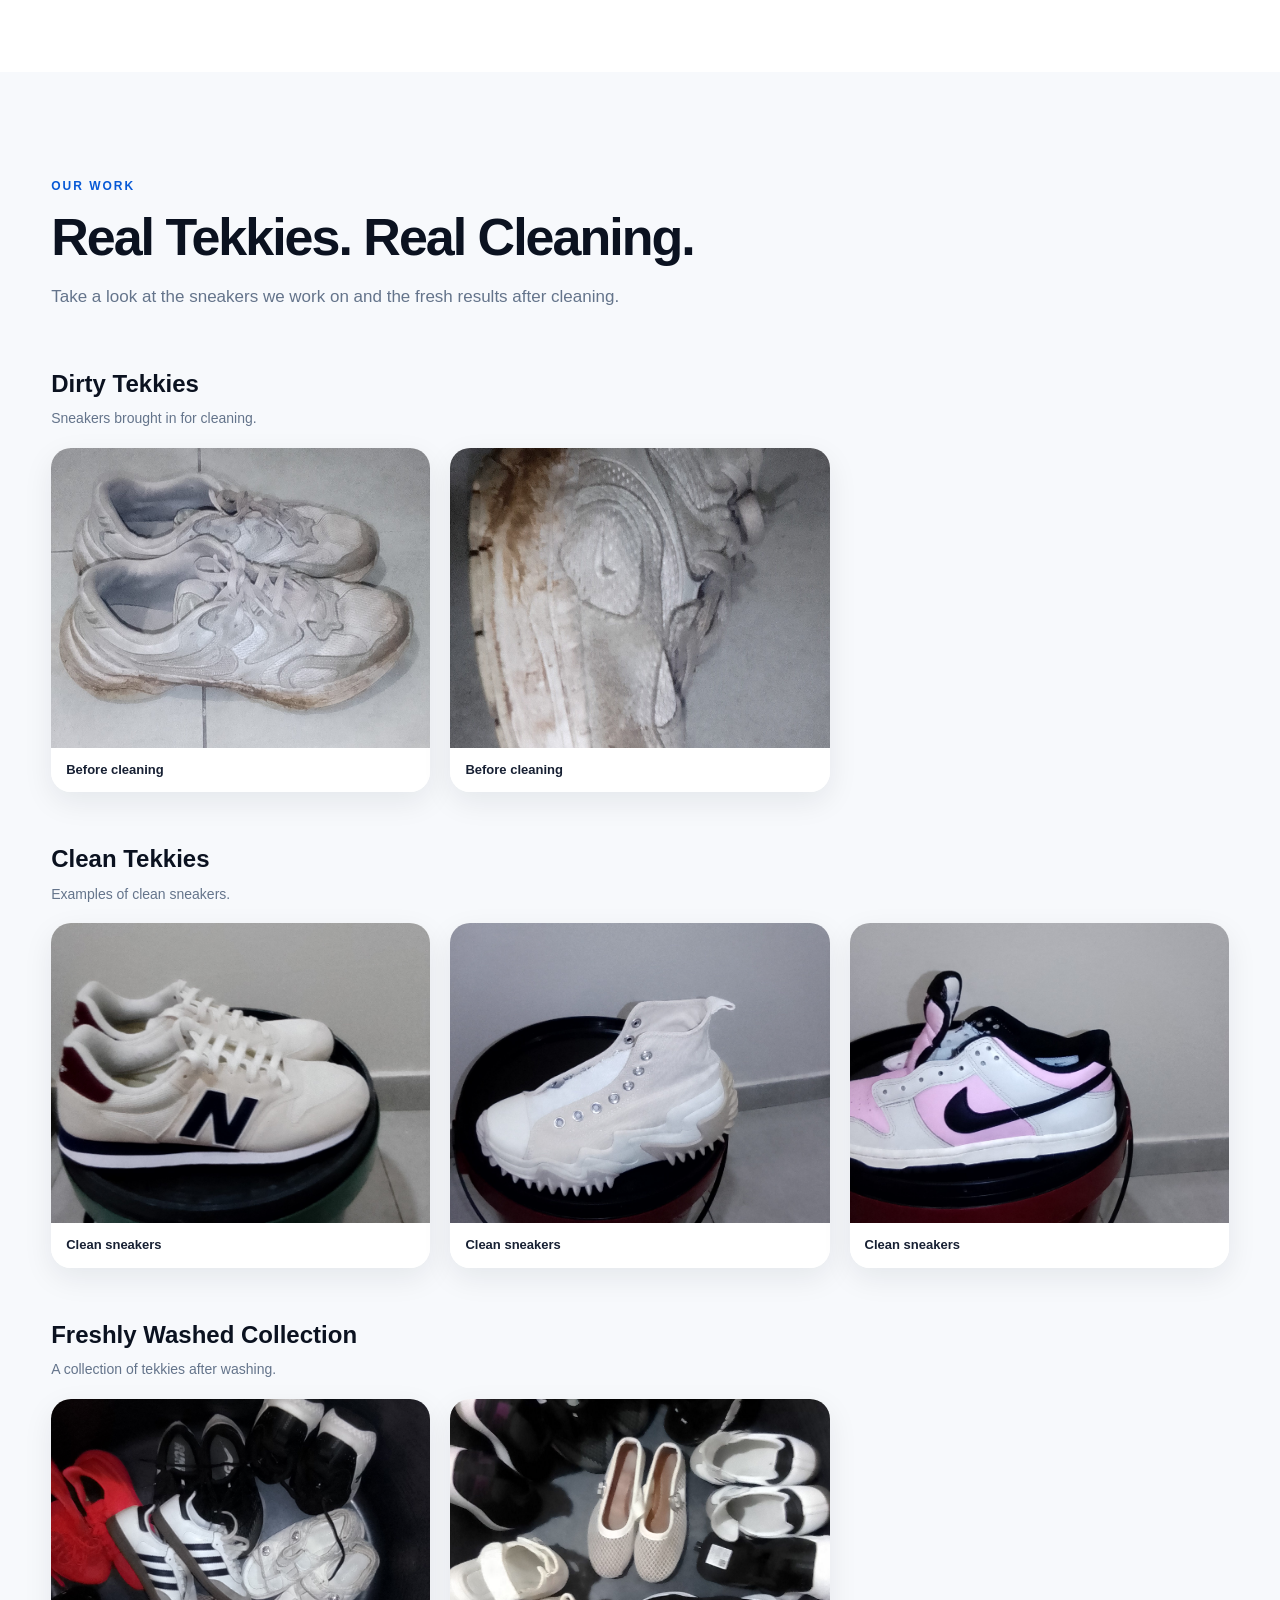
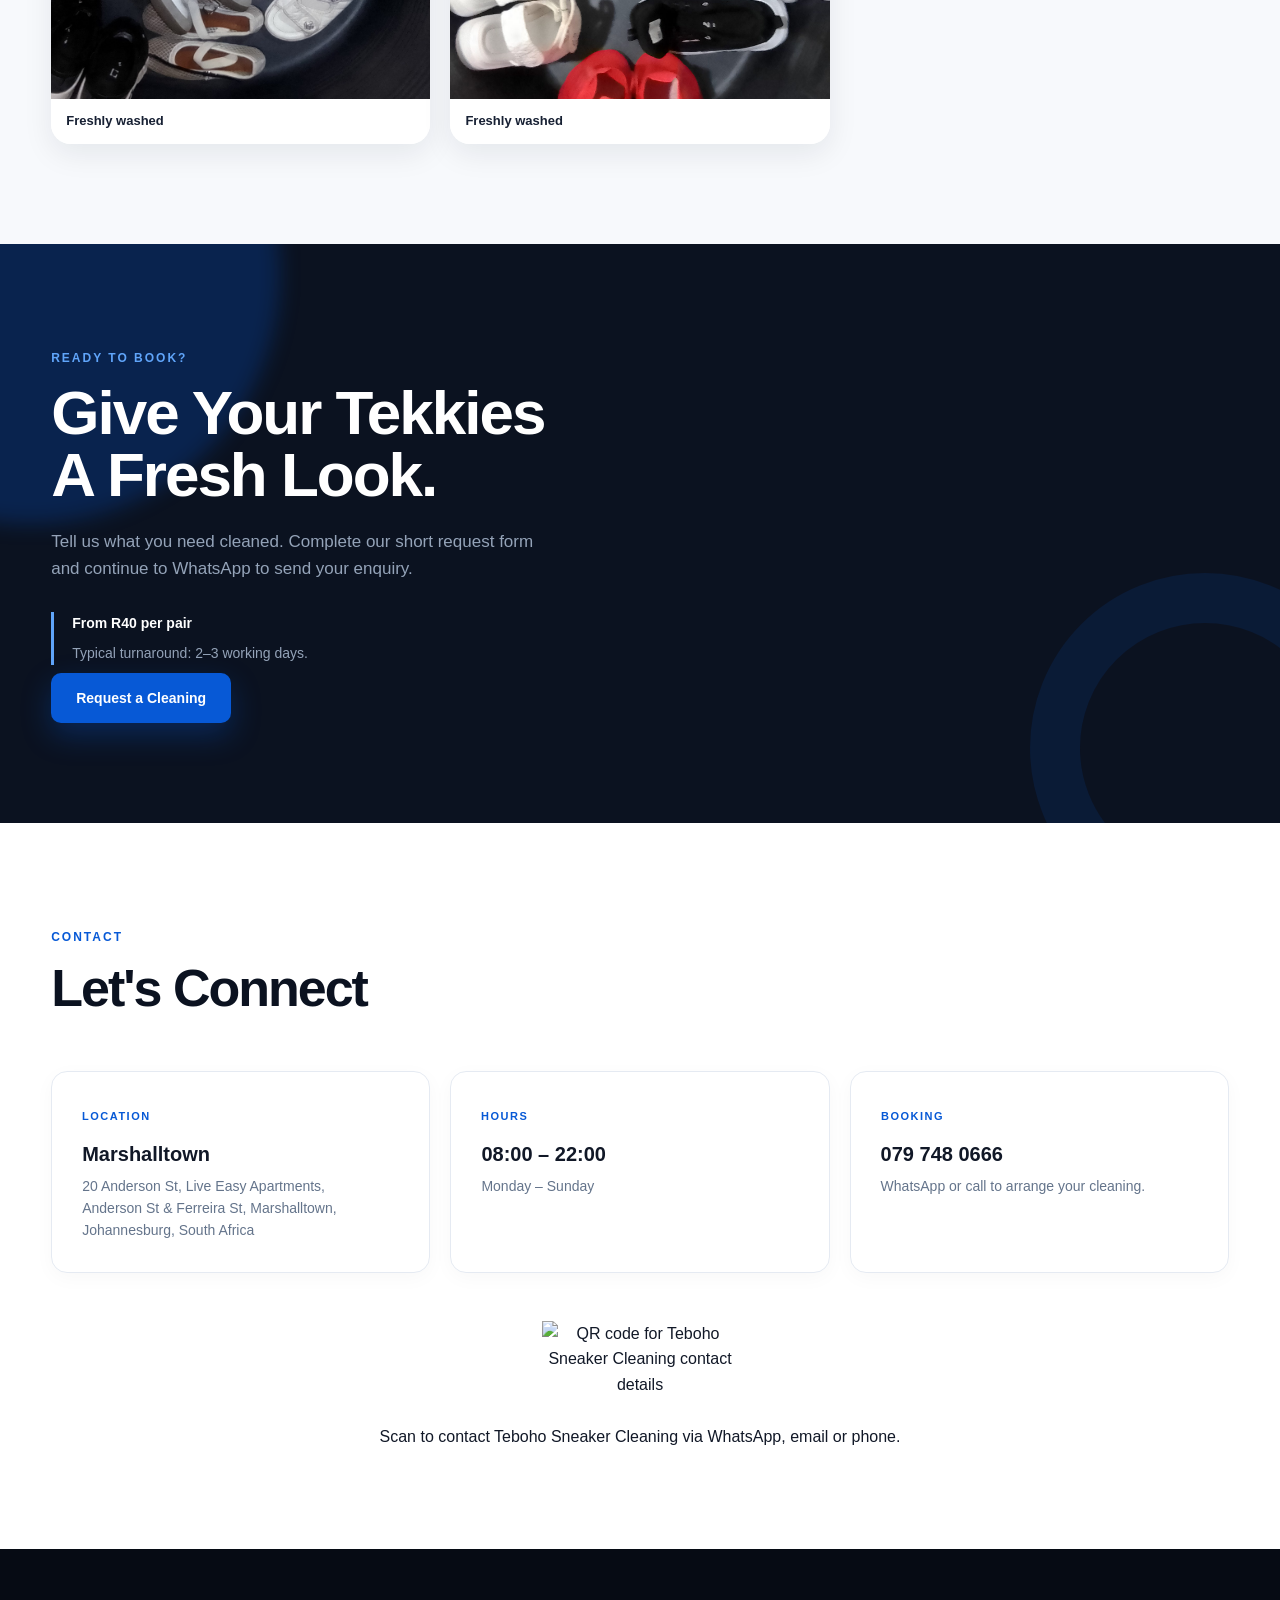
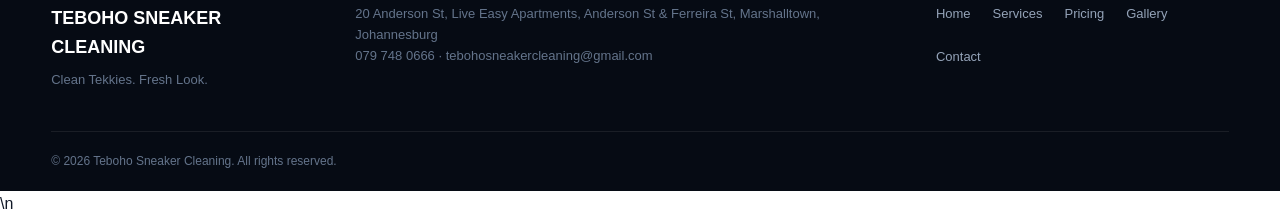
==== commit 01f91867: "Clarify collection and delivery on request" ====
--- a/index.html
+++ b/index.html
@@ -175,8 +175,8 @@
                         <h3>Collection & Delivery</h3>
 
                         <p>
-                            Collection and delivery may be available.
-                            Ask us when booking.
+                            Collection and delivery are available on request.
+                            Contact us when booking to arrange it.
                         </p>
 
                         <a href="request-cleaning.html">Ask About It →</a>
@@ -279,7 +279,7 @@
                         <h3>Clean</h3>
 
                         <p>
-                            Bring your sneakers to us and we will clean them.
+                            Drop off your sneakers, or request collection when booking. We will confirm the arrangement with you.
                         </p>
 
                     </div>
@@ -292,7 +292,7 @@
                         <h3>Collect</h3>
 
                         <p>
-                            Collect your clean sneakers when they are ready.
+                            Collect your clean sneakers when they are ready, or arrange delivery when booking.
                         </p>
 
                     </div>
@@ -300,8 +300,7 @@
                 </div>
 
                 <p class="turnaround-note">
-                    Normal turnaround: 2–3 working days. Weather conditions
-                    may affect the turnaround time.
+                    Normal turnaround: 2–3 working days. Collection and delivery are available on request and must be arranged with us. Weather conditions may affect the turnaround time.
                 </p>
 
             </div>
--- a/style.css
+++ b/style.css
@@ -1858,3 +1858,64 @@
         width: min(100% - 28px, 680px);
     }
 }
+
+
+/* =========================================================
+   REAL SNEAKER PHOTO GALLERY
+   ========================================================= */
+.gallery-group {
+    margin-top: 48px;
+}
+.gallery-group:first-of-type {
+    margin-top: 0;
+}
+.gallery-group-heading {
+    margin-bottom: 18px;
+}
+.gallery-group-heading h3 {
+    color: var(--dark);
+    font-size: 24px;
+    margin-bottom: 4px;
+}
+.gallery-group-heading p {
+    color: var(--muted);
+    font-size: 14px;
+}
+.gallery-grid {
+    grid-template-columns: repeat(3, minmax(0, 1fr));
+    align-items: stretch;
+}
+.gallery-item {
+    min-height: 0;
+    margin: 0;
+    background: #ffffff;
+}
+.gallery-item img {
+    width: 100%;
+    height: 300px;
+    object-fit: cover;
+    display: block;
+}
+.gallery-item figcaption {
+    padding: 12px 15px;
+    color: var(--text);
+    font-size: 13px;
+    font-weight: 700;
+    background: #ffffff;
+}
+@media (max-width: 950px) {
+    .gallery-grid {
+        grid-template-columns: repeat(2, minmax(0, 1fr));
+    }
+}
+@media (max-width: 700px) {
+    .gallery-group {
+        margin-top: 38px;
+    }
+    .gallery-grid {
+        grid-template-columns: 1fr;
+    }
+    .gallery-item img {
+        height: 260px;
+    }
+}
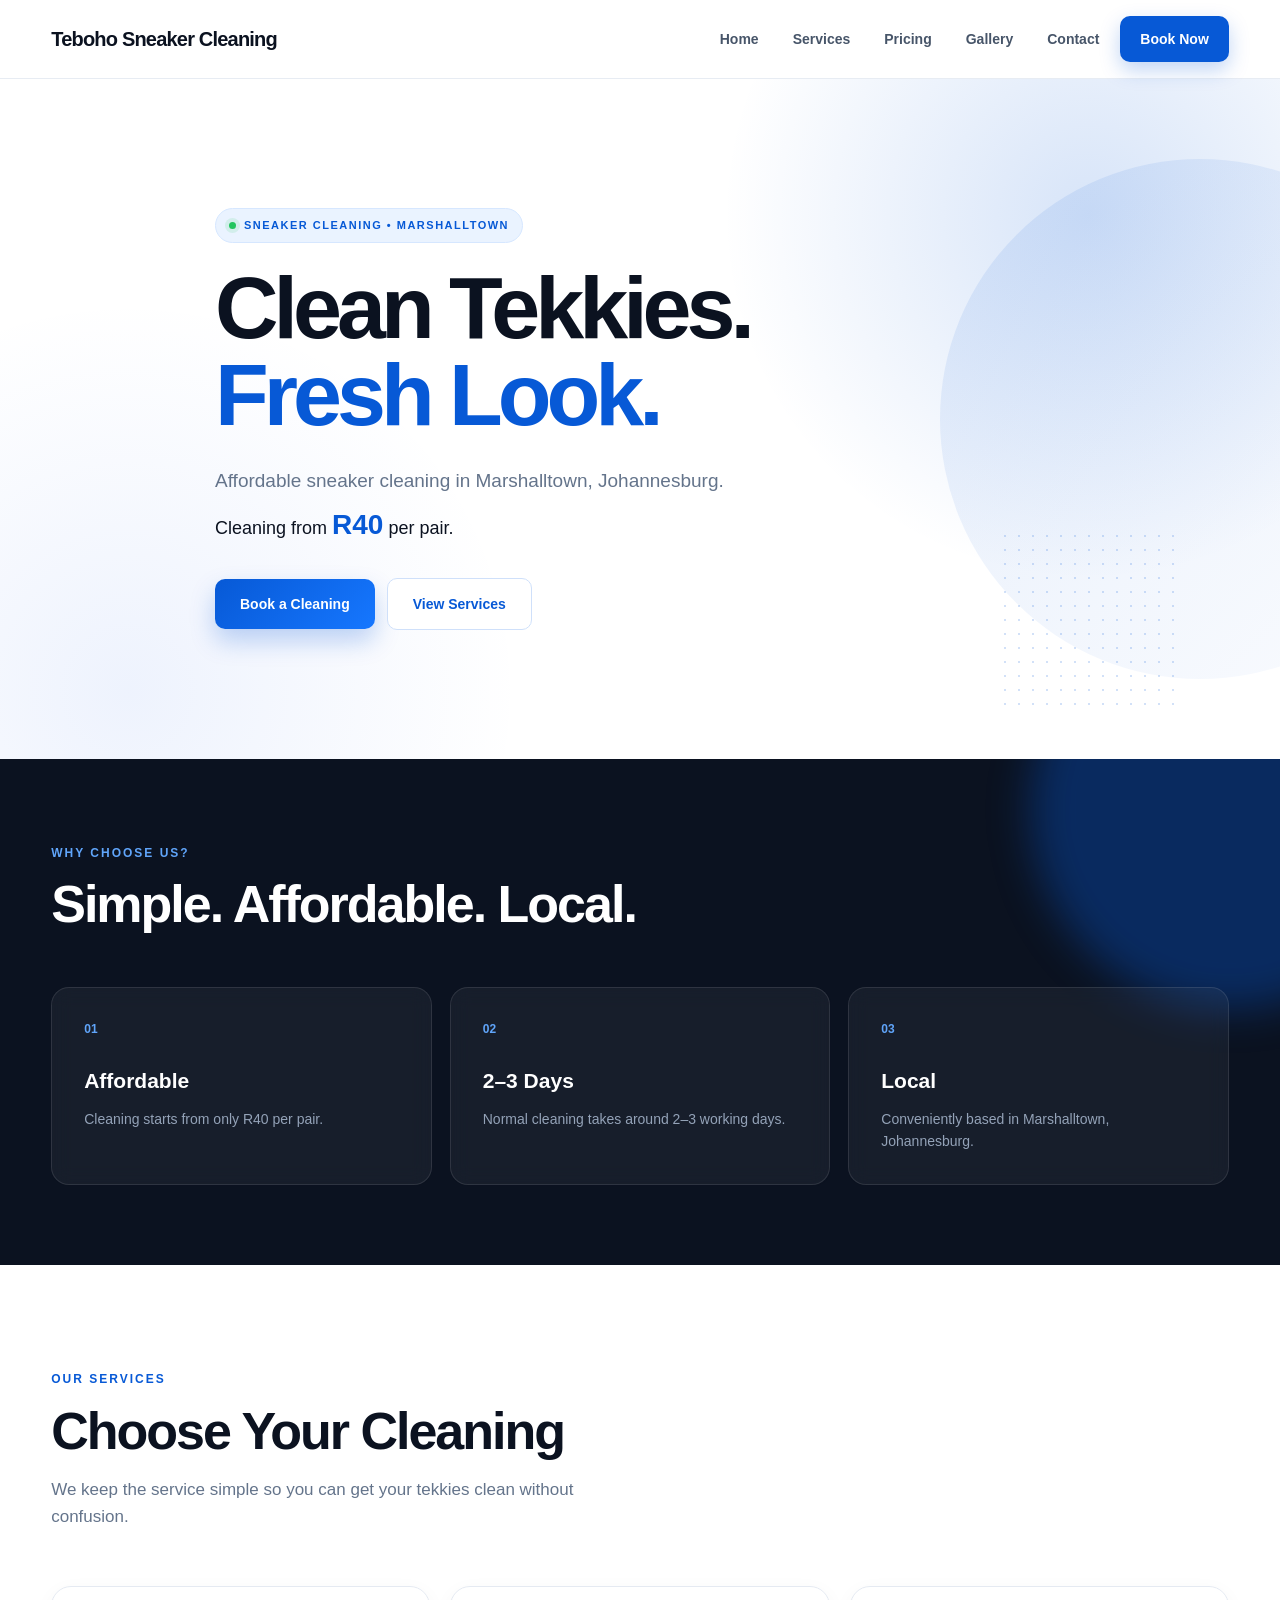
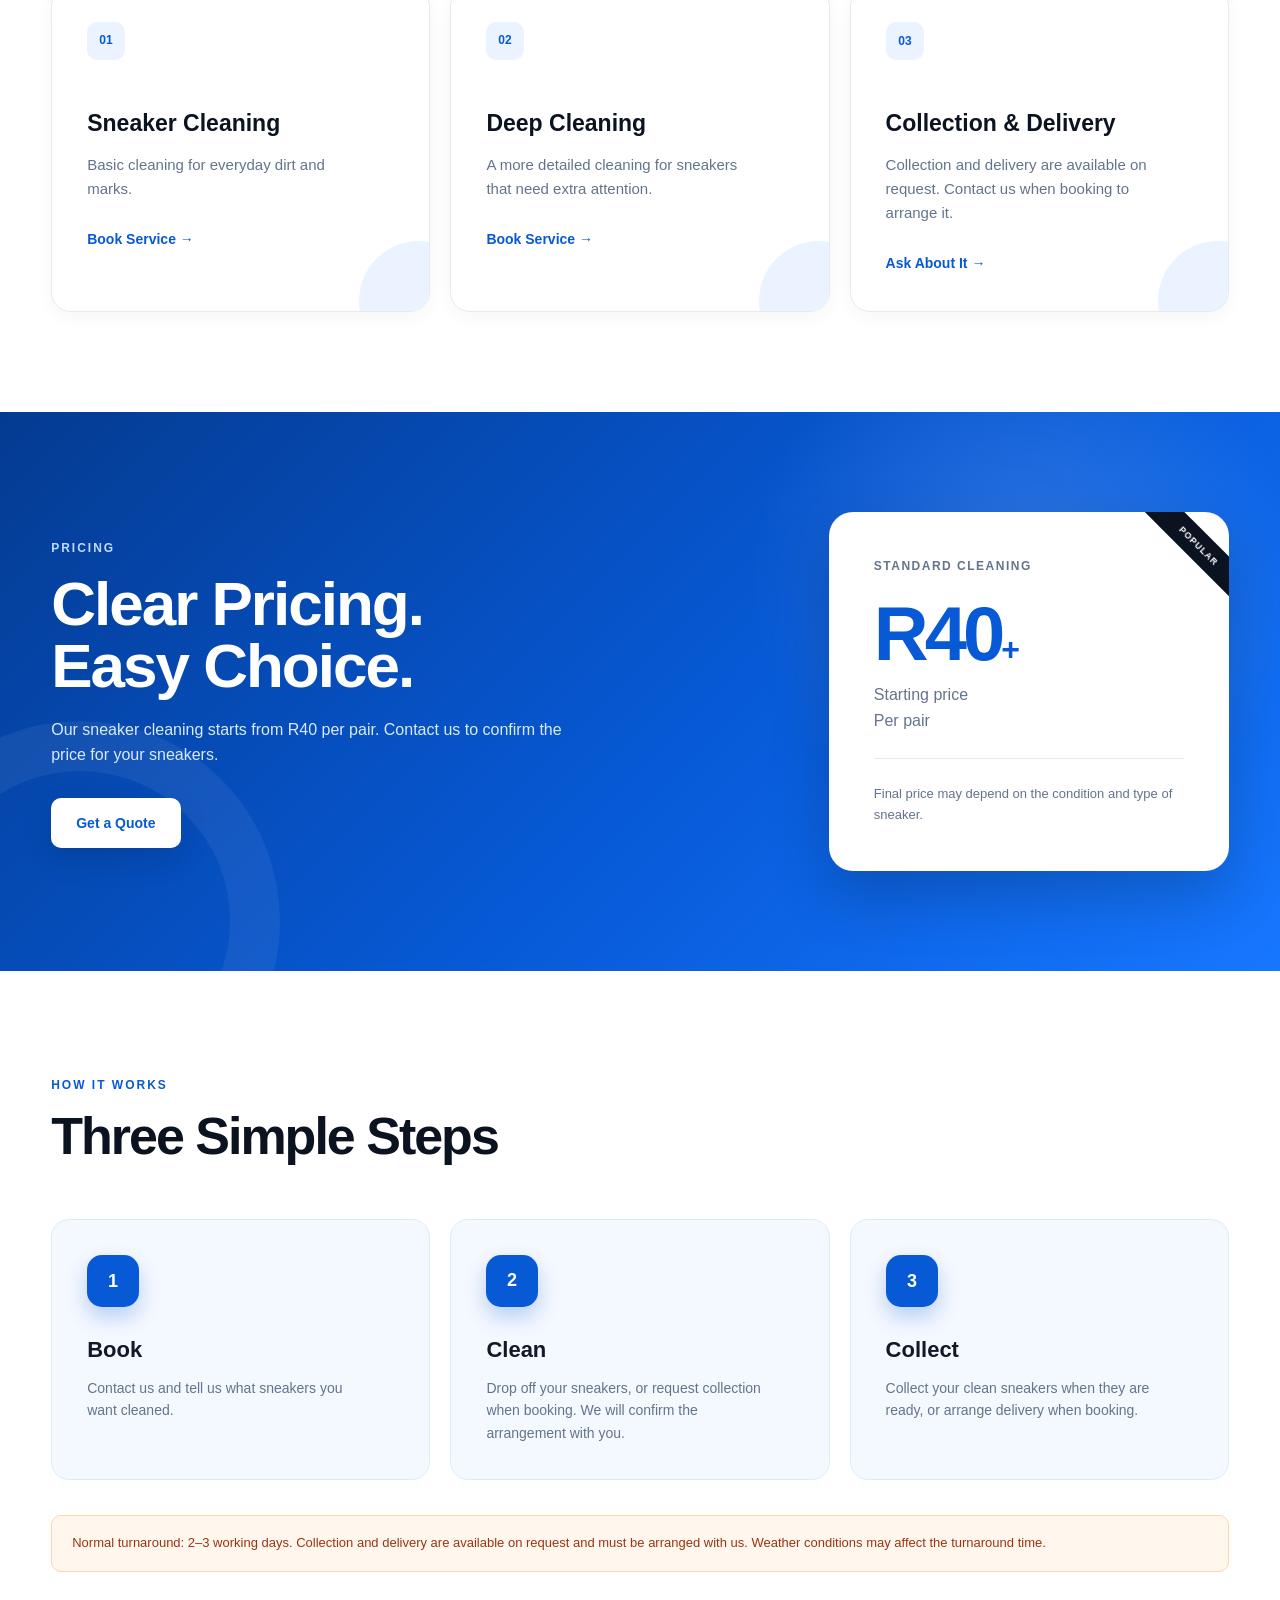
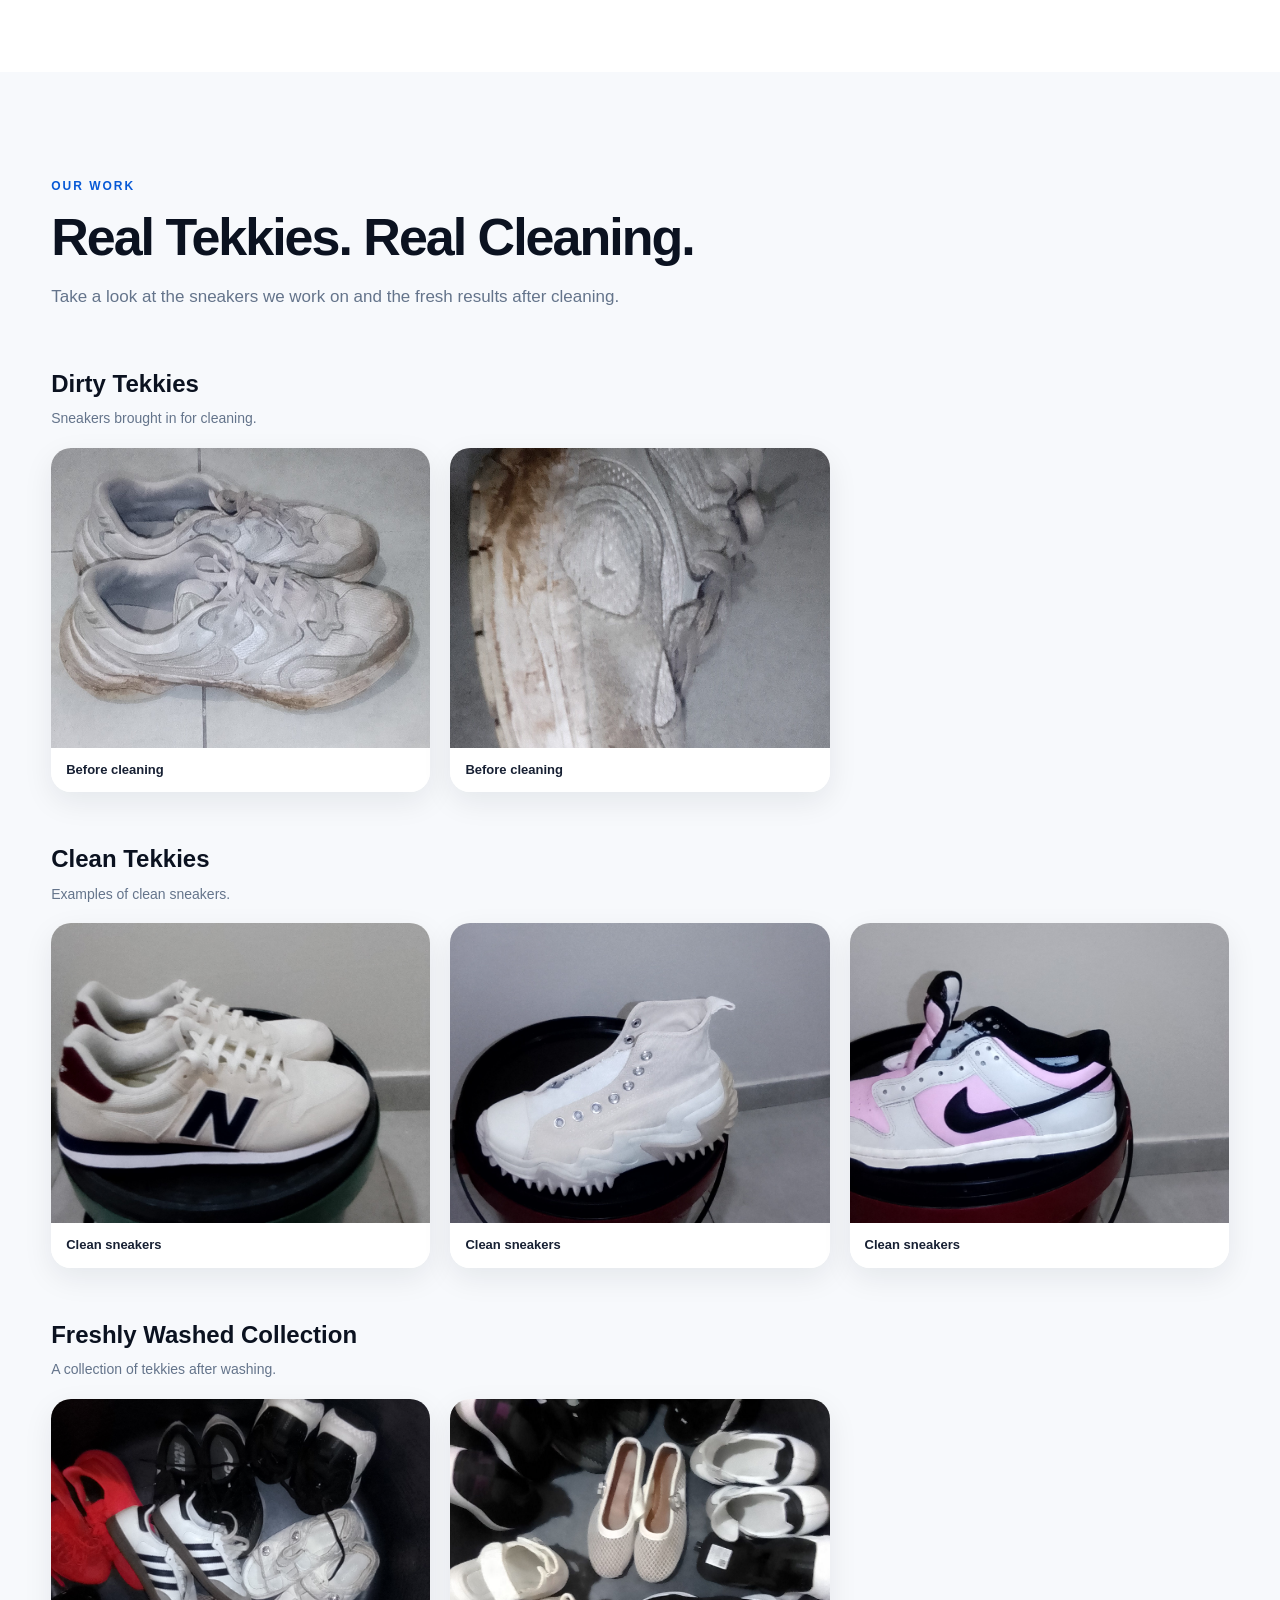
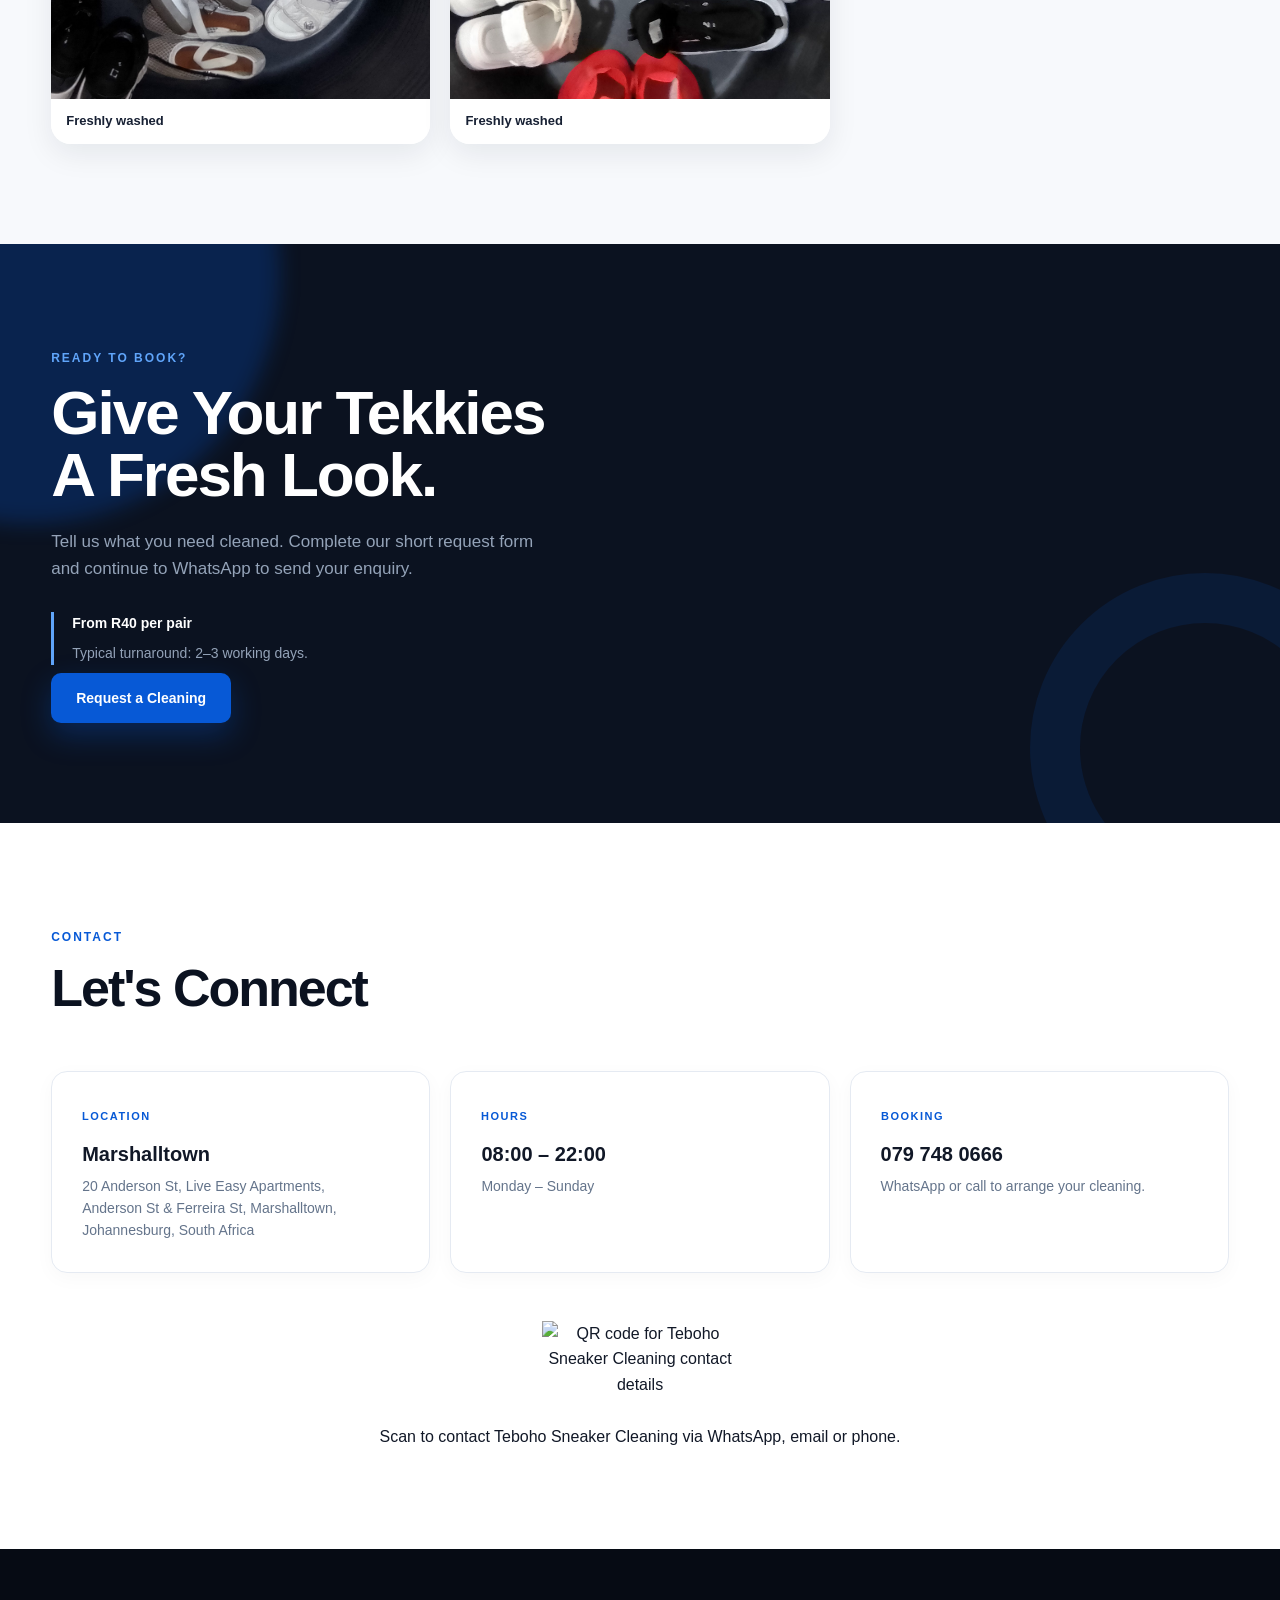
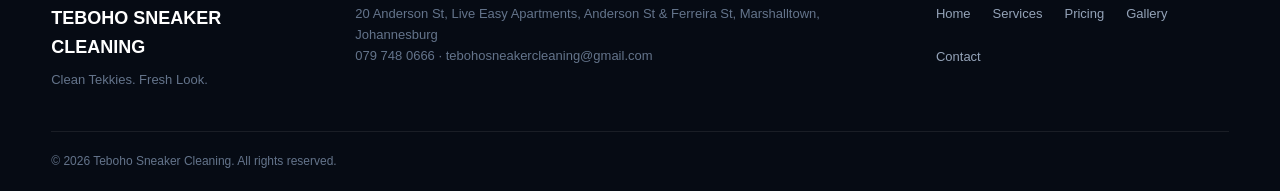
==== commit 08b7368a: "Remove stray newline text from homepage" ====
--- a/index.html
+++ b/index.html
@@ -533,5 +533,5 @@
             window.location.href = whatsappUrl;
         });
     </script>
-\n</body>
+</body>
 </html>
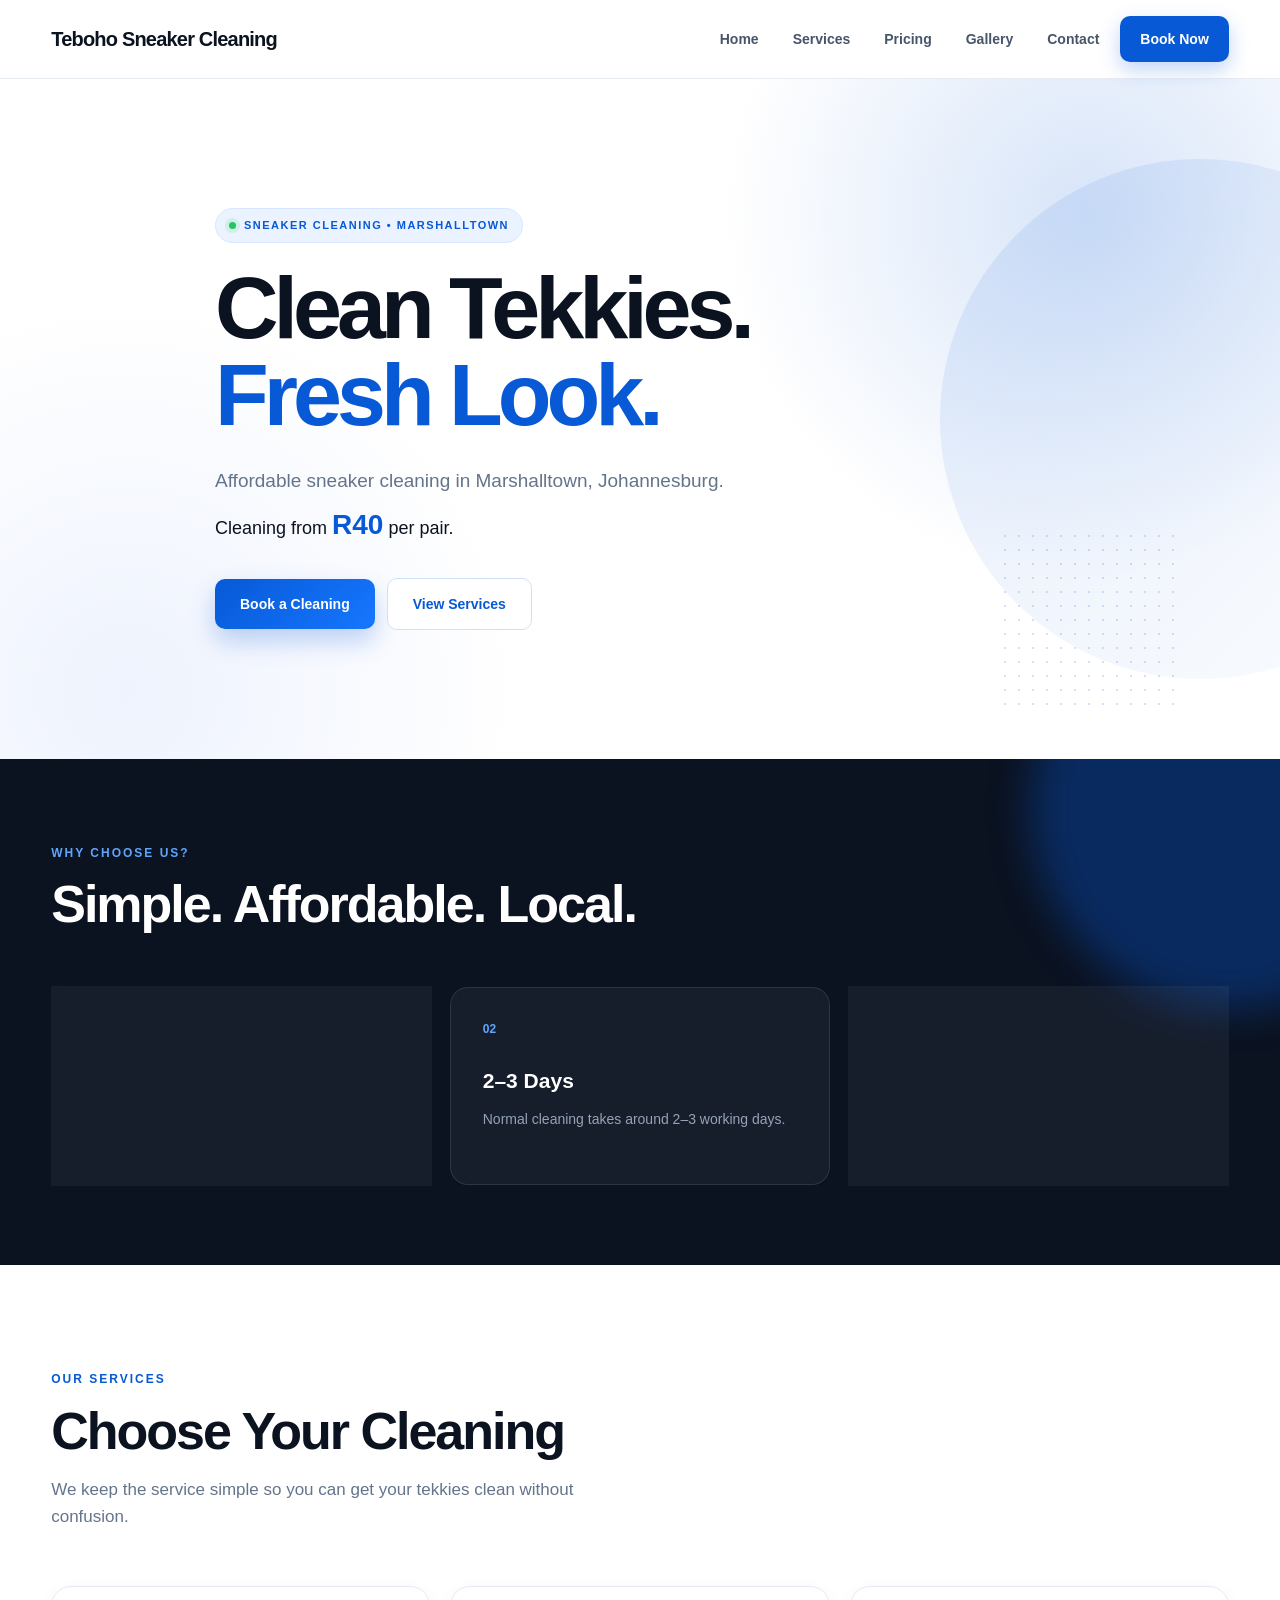
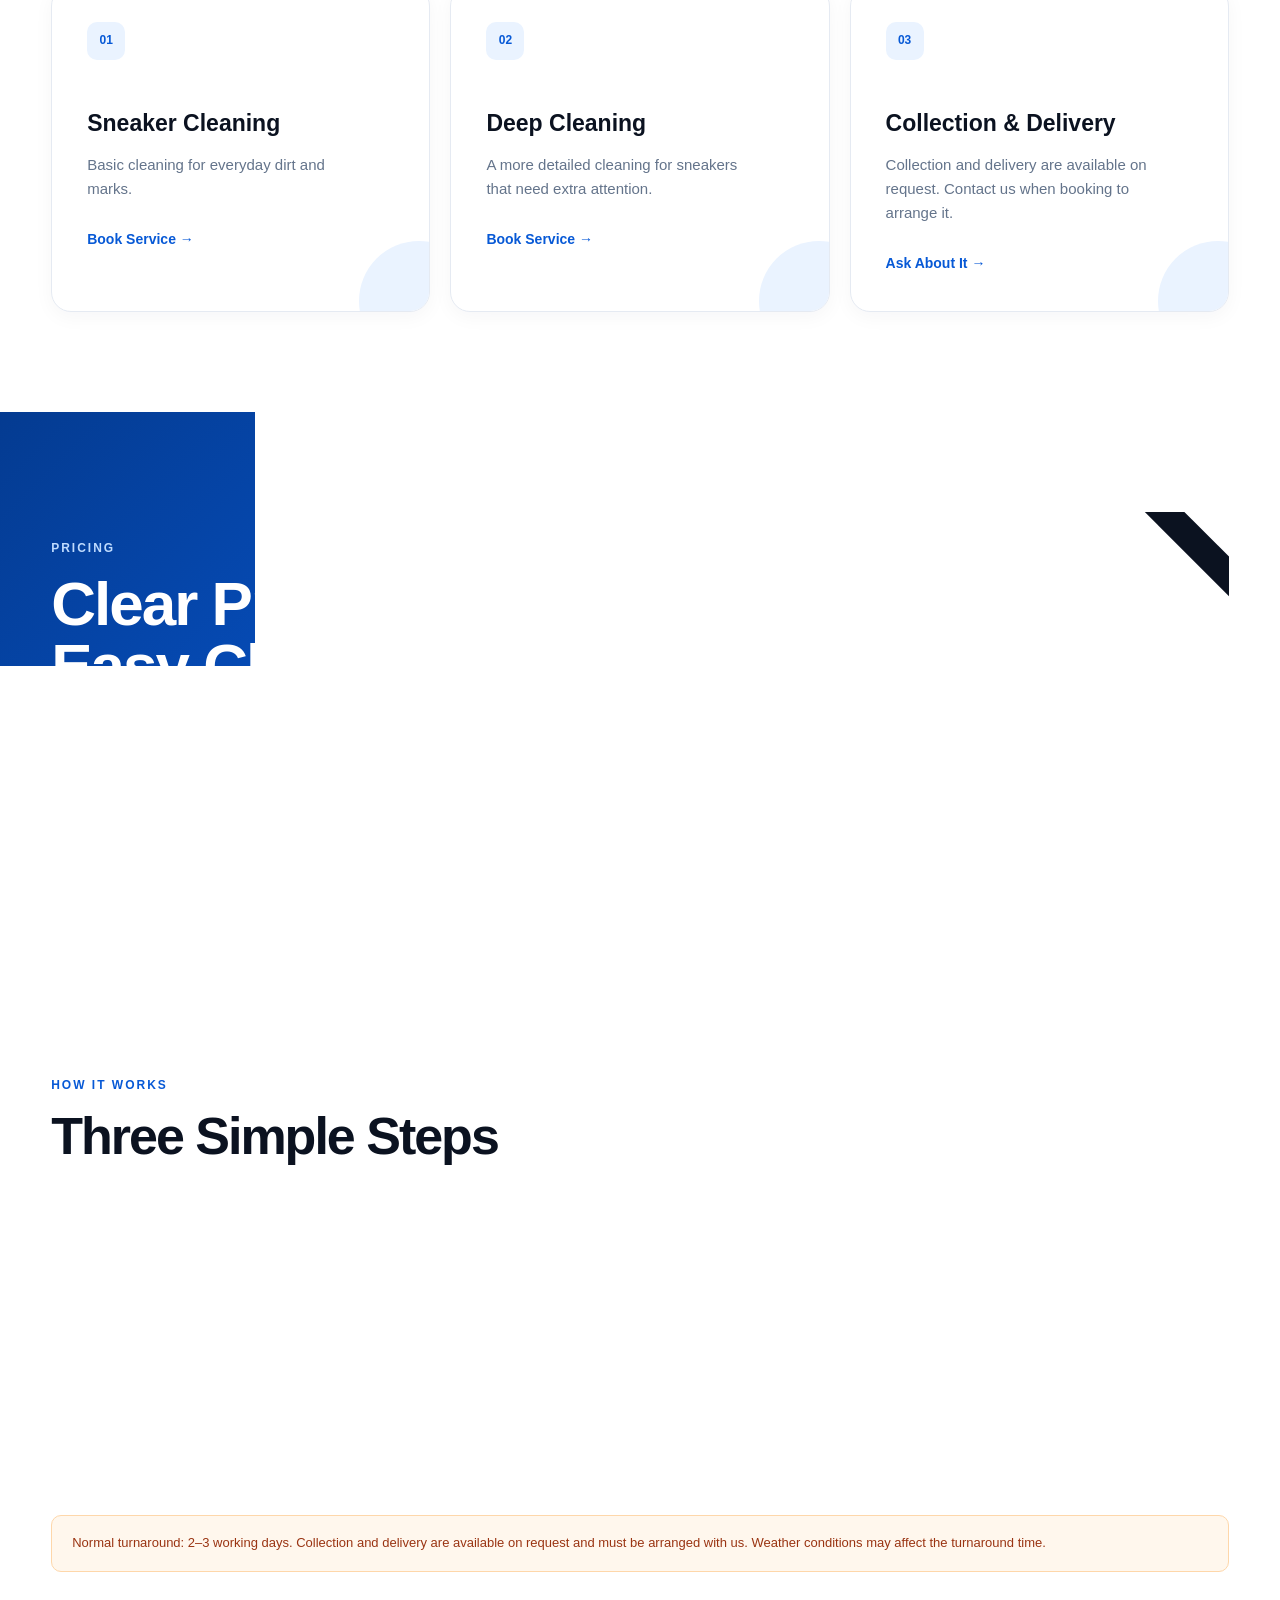
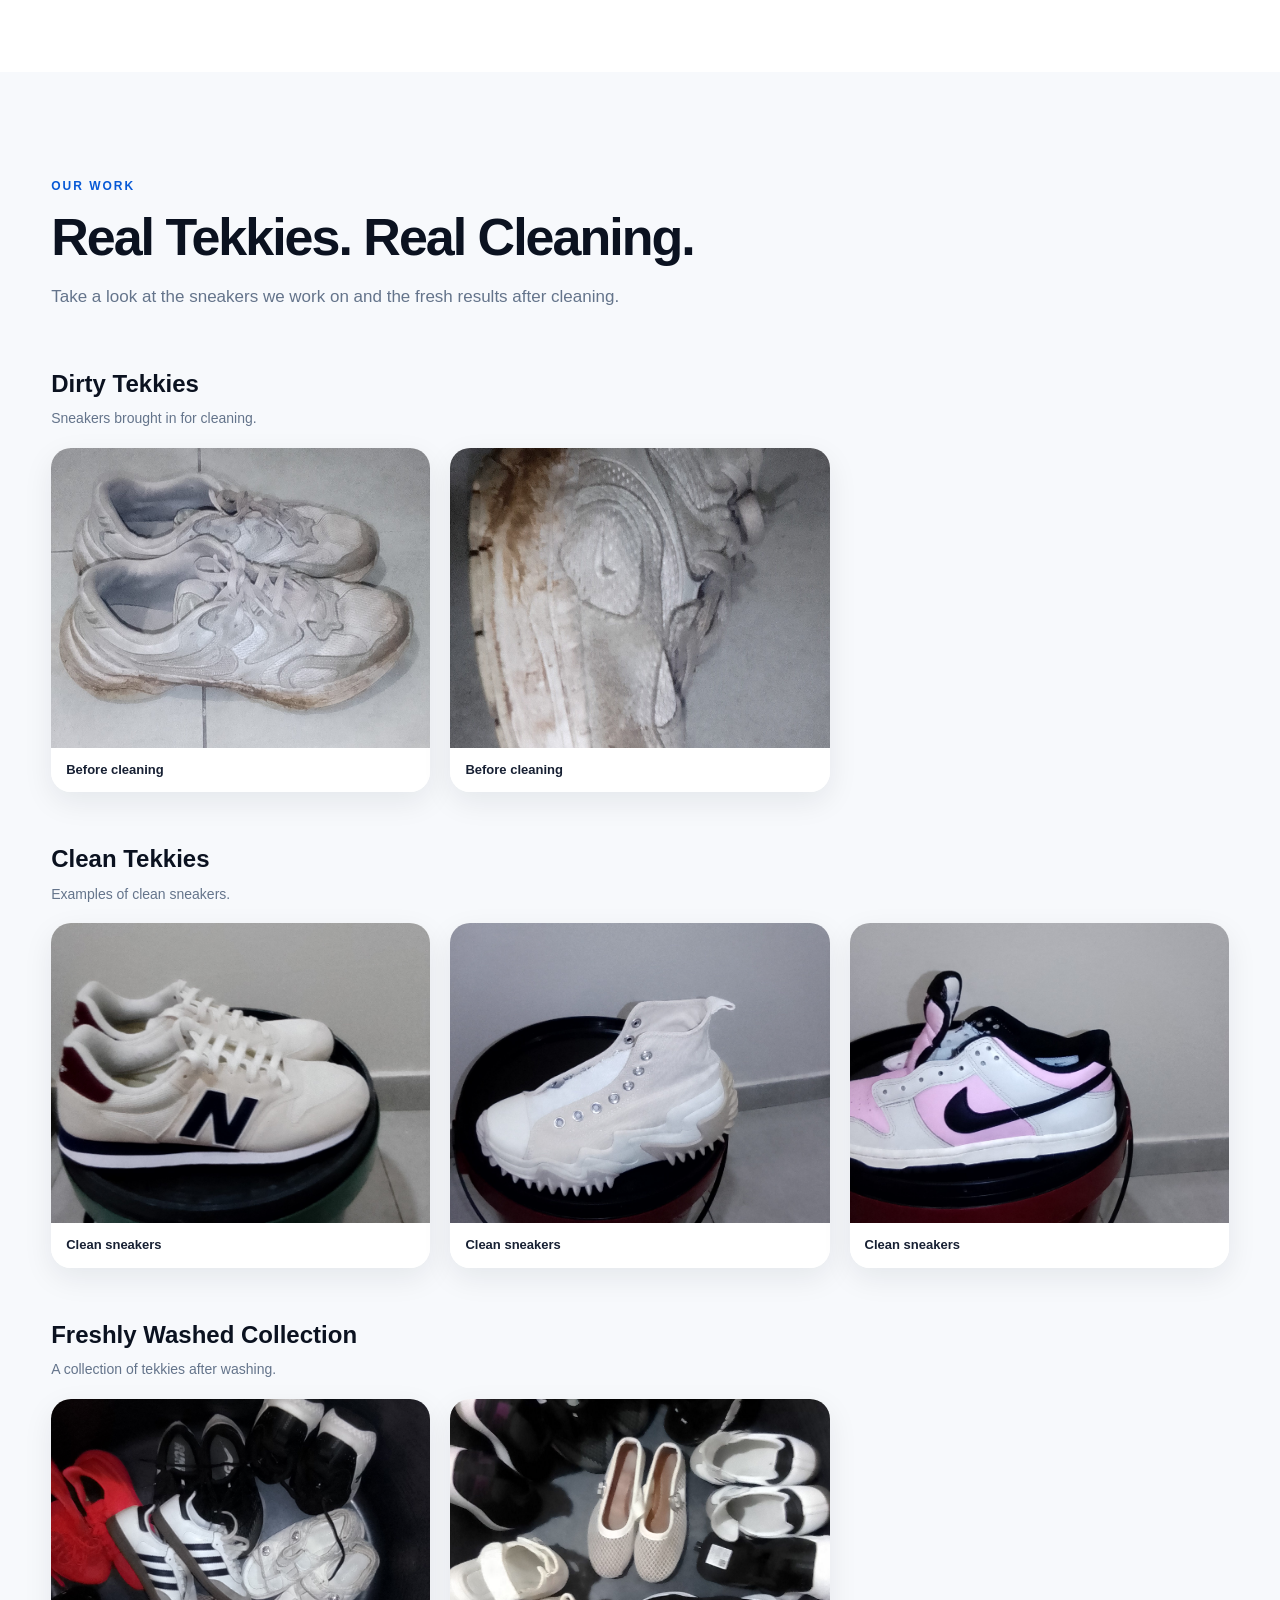
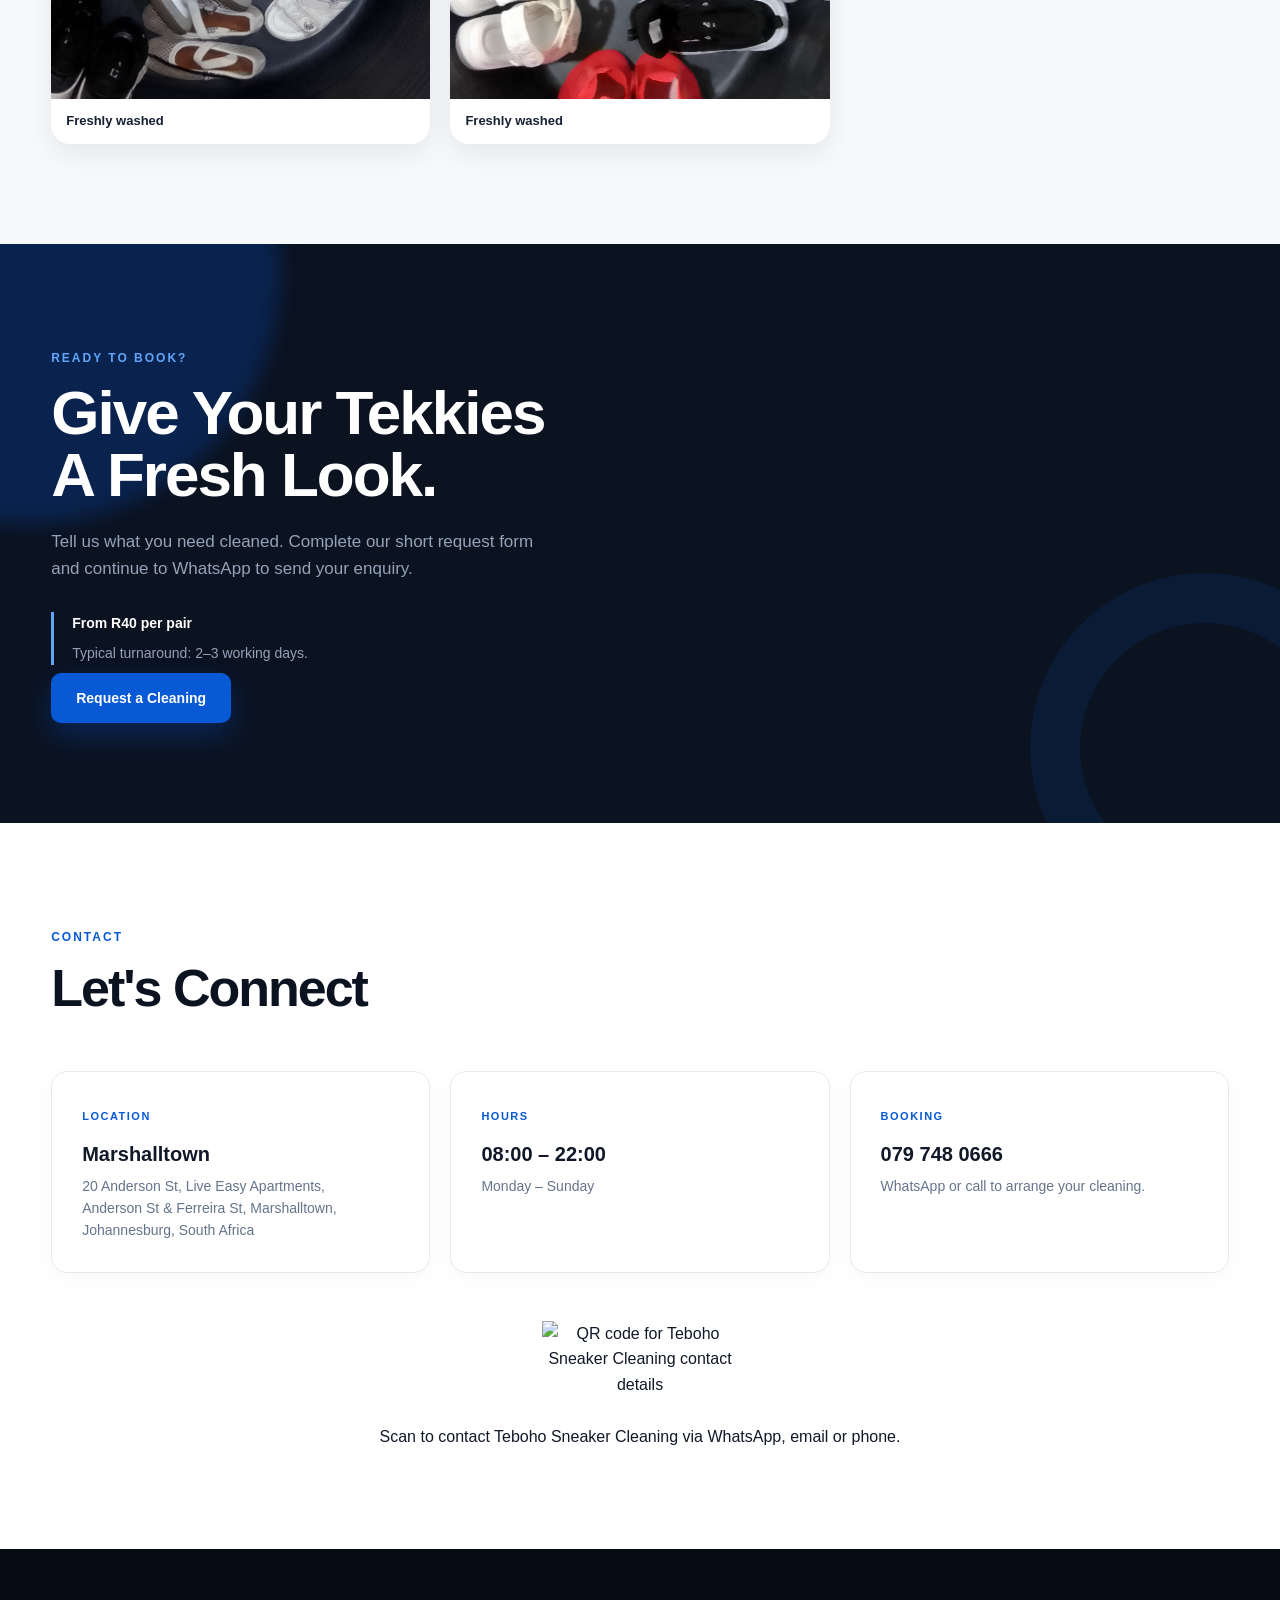
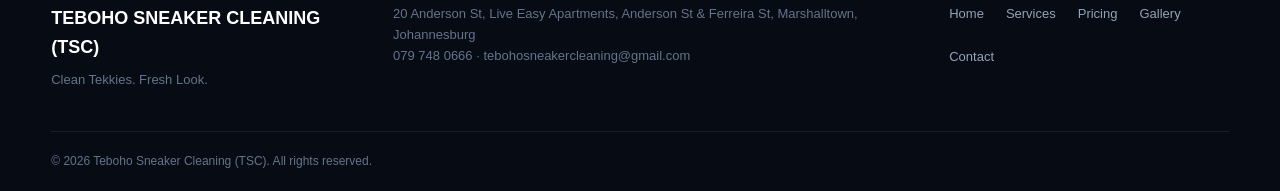
==== commit 6f5b3972: "Update website branding to Teboho Sneaker Cleaning (TSC)" ====
--- a/index.html
+++ b/index.html
@@ -4,9 +4,9 @@
     <meta charset="UTF-8">
     <meta name="viewport" content="width=device-width, initial-scale=1.0">
 
-    <title>Teboho Sneaker Cleaning | Sneaker Cleaning in Marshalltown</title>
-
-    <meta name="description" content="Teboho Sneaker Cleaning offers affordable sneaker cleaning in Marshalltown, Johannesburg. Cleaning from R40 per pair.">
+    <title>Teboho Sneaker Cleaning (TSC) | Sneaker Cleaning in Marshalltown</title>
+
+    <meta name="description" content="Teboho Sneaker Cleaning (TSC) offers affordable sneaker cleaning in Marshalltown, Johannesburg. Cleaning from R40 per pair.">
 
     <link rel="stylesheet" href="style.css">
 </head>
@@ -467,7 +467,7 @@
 
             <div>
 
-                <h3>TEBOHO SNEAKER CLEANING</h3>
+                <h3>TEBOHO SNEAKER CLEANING (TSC)</h3>
 
                 <p>
                     Clean Tekkies. Fresh Look.
@@ -497,7 +497,7 @@
         <div class="container copyright">
 
             <p>
-                © 2026 Teboho Sneaker Cleaning. All rights reserved.
+                © 2026 Teboho Sneaker Cleaning (TSC). All rights reserved.
             </p>
 
         </div>
@@ -516,7 +516,7 @@
 
             const formData = new FormData(bookingForm);
             const details = [
-                "Hi Teboho Sneaker Cleaning, I would like to request a sneaker cleaning.",
+                "Hi Teboho Sneaker Cleaning (TSC), I would like to request a sneaker cleaning.",
                 "",
                 "Name: " + formData.get("name"),
                 "Phone: " + formData.get("phone"),
